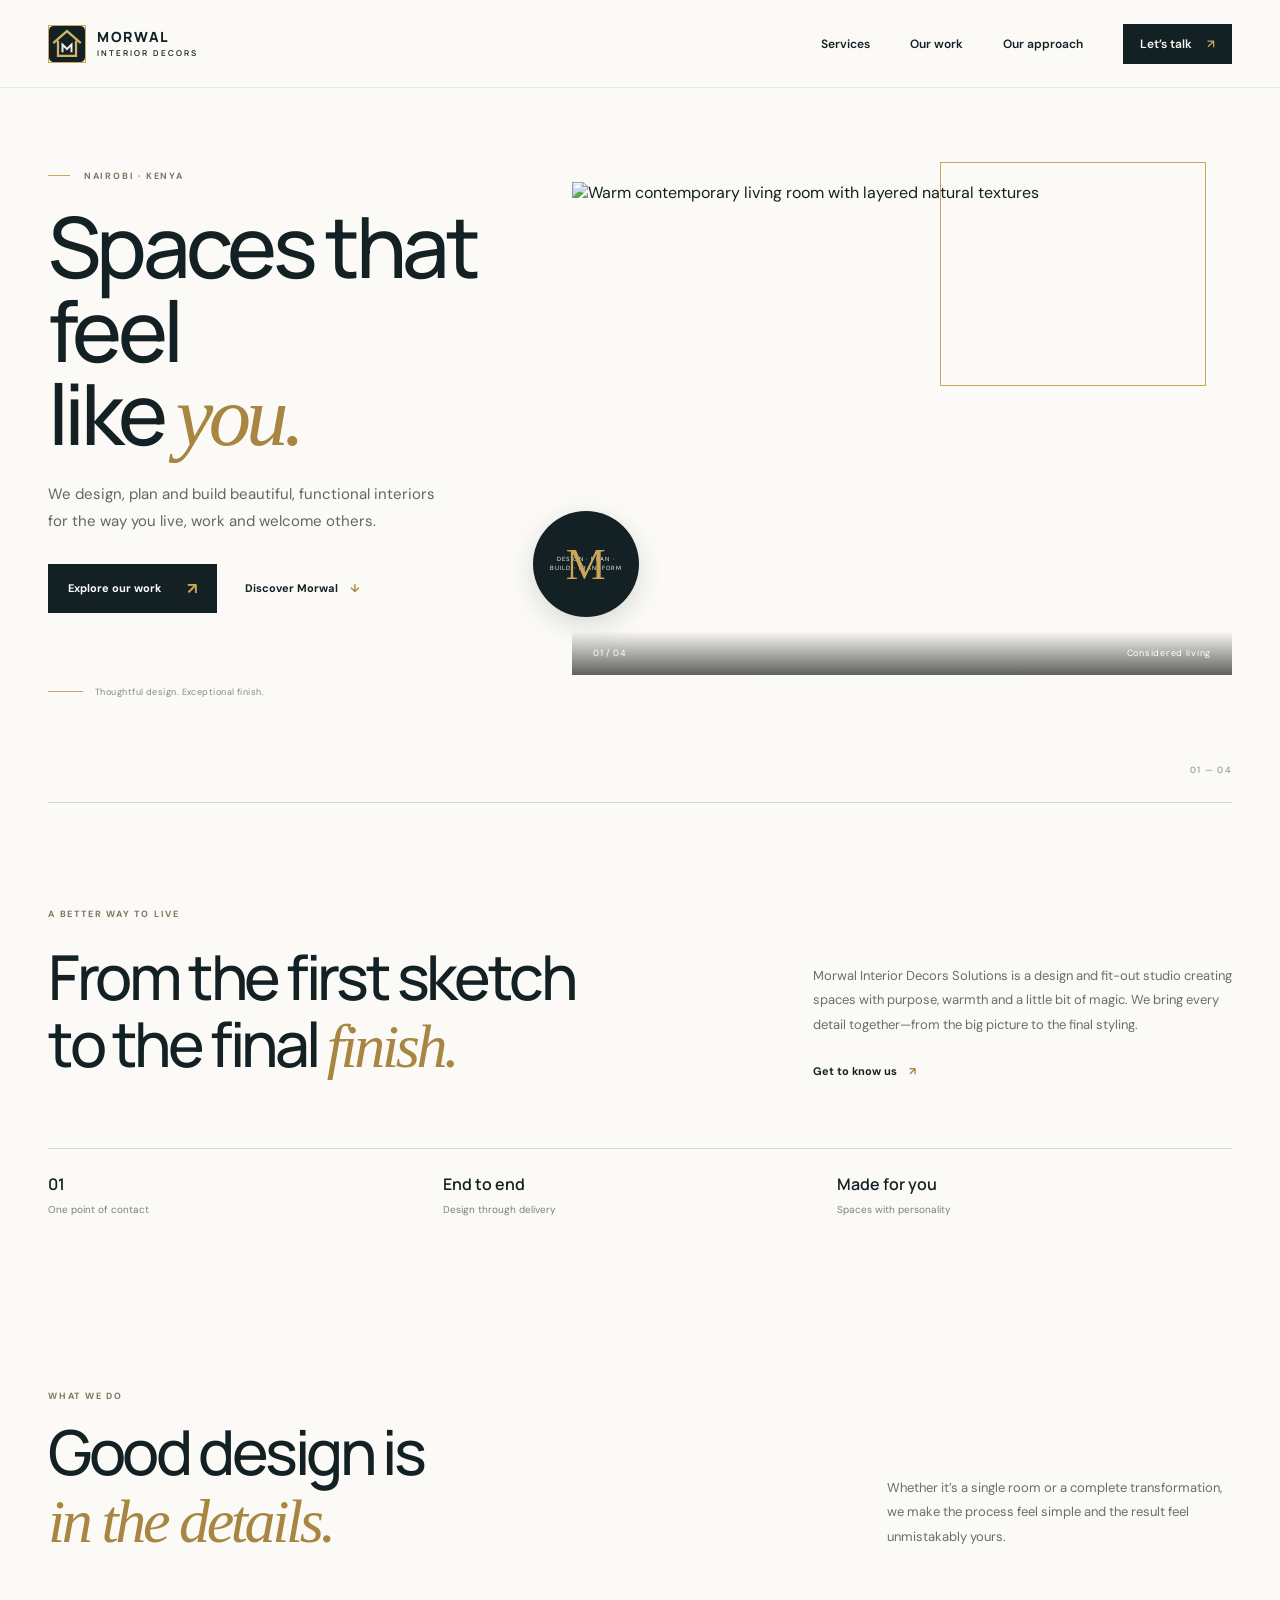
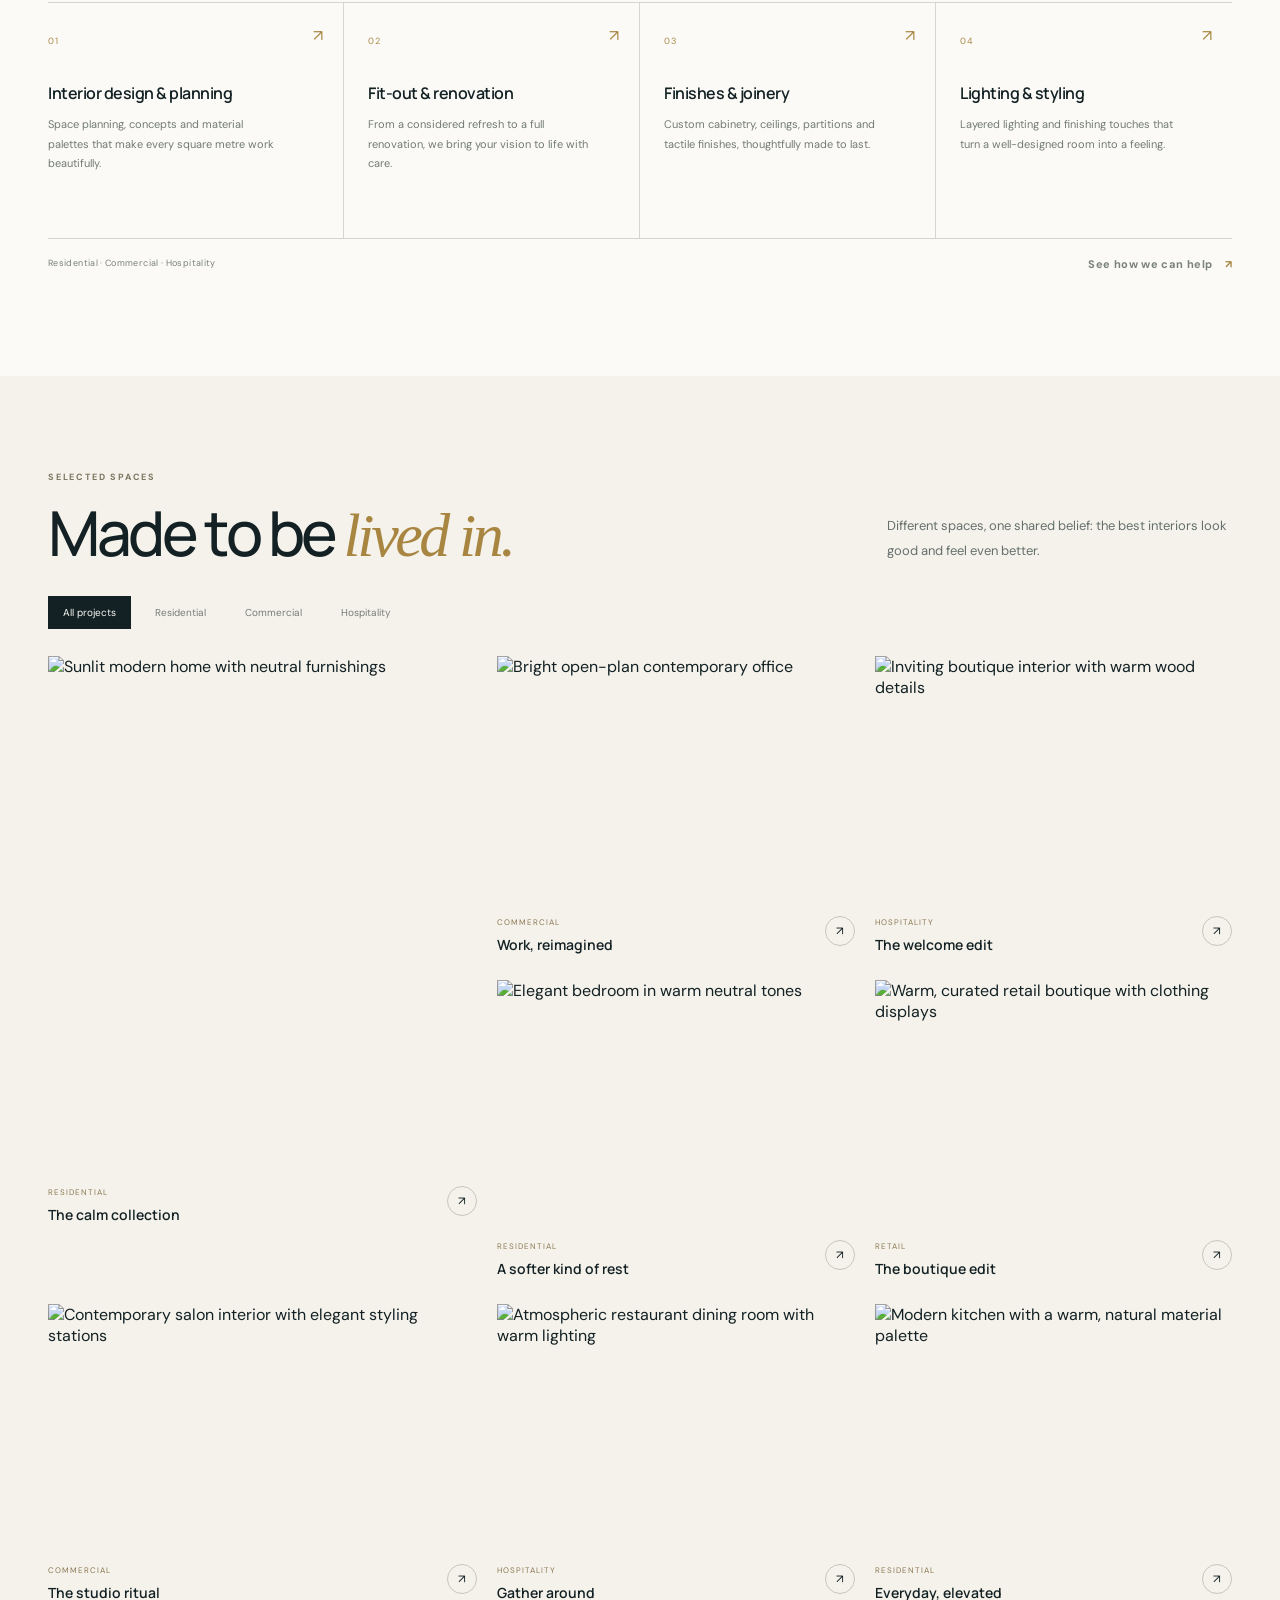
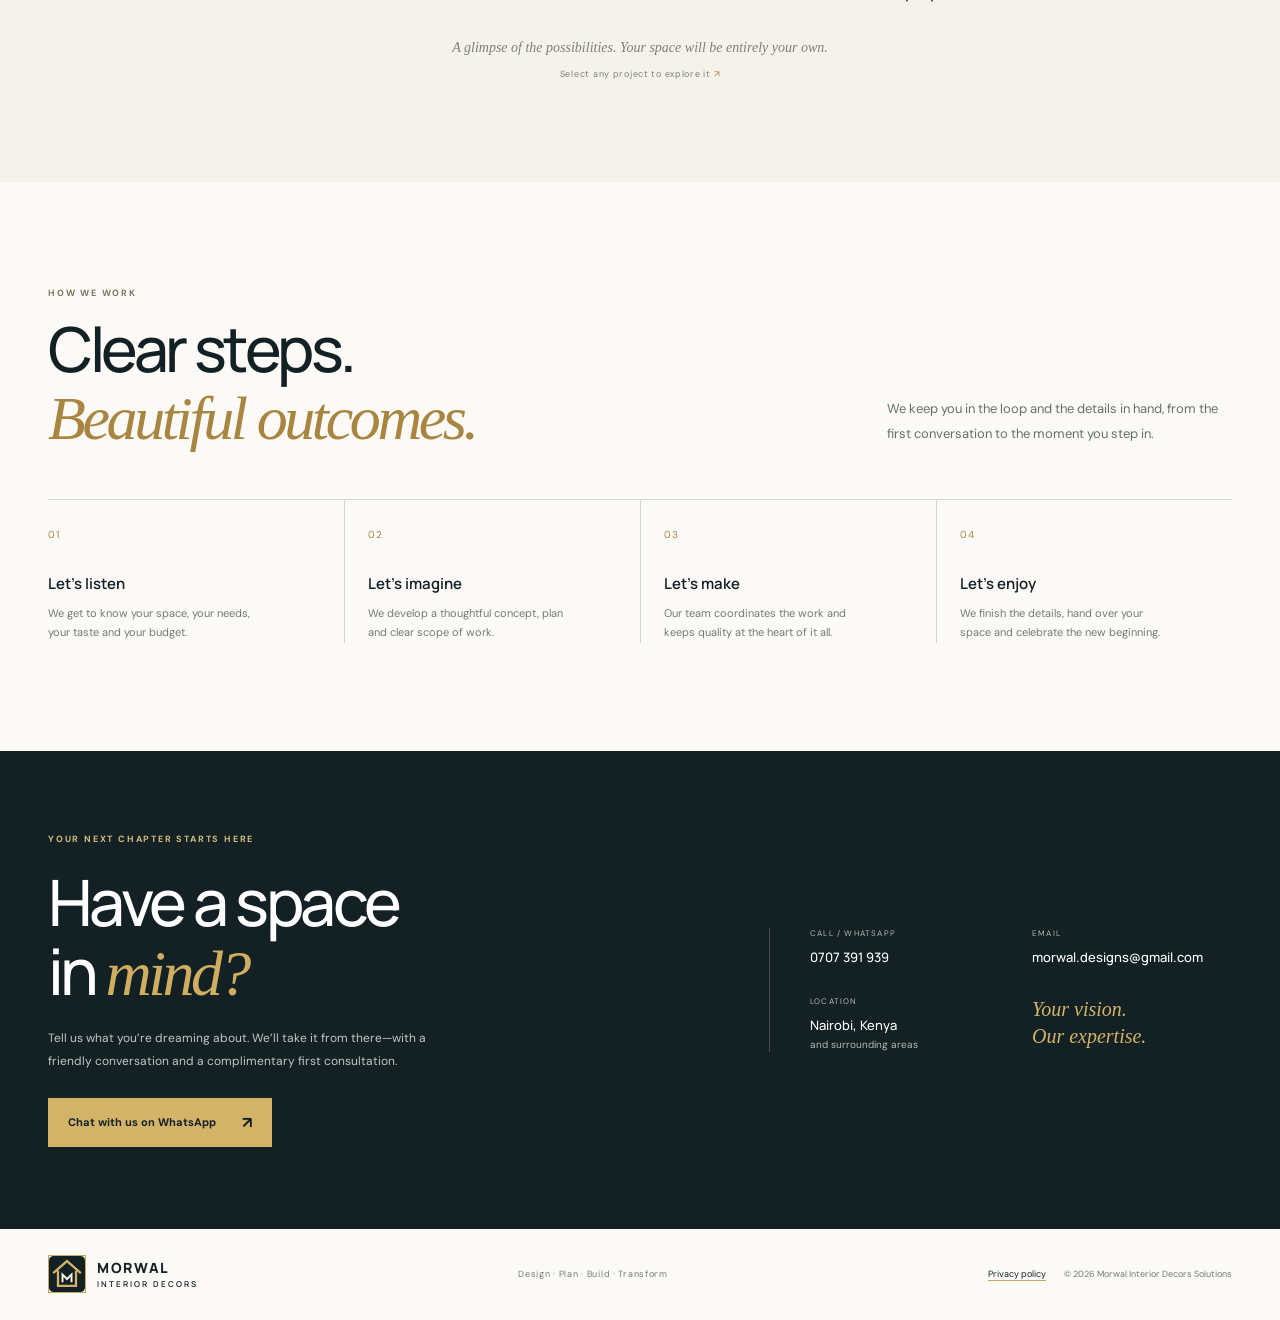
==== index.html @ 788d75ed "Add files via upload" ====
<!doctype html>
<html lang="en">
<head>
	<meta charset="utf-8">
	<meta name="viewport" content="width=device-width, initial-scale=1">
	<meta name="theme-color" content="#101d20">
	<meta name="description" content="Morwal Interior Decors Solutions.">
	<title>Morwal Interiors | Spaces that feel like you</title>
	<link rel="icon" href="favicon.svg" type="image/svg+xml">
	<link rel="preconnect" href="https://fonts.googleapis.com">
	<link rel="preconnect" href="https://fonts.gstatic.com" crossorigin>
	<link href="https://fonts.googleapis.com/css2?family=DM+Sans:wght@400;500;600;700&family=Manrope:wght@400;500;600;700;800&display=swap" rel="stylesheet">
	<link rel="stylesheet" href="style.css">
	<script src="script.js" defer></script>
</head>
<body>
	<header class="site-header" id="top">
		<a class="brand" href="#top" aria-label="Morwal Interiors home">
			<span class="brand-mark" aria-hidden="true"><img src="favicon.svg" alt=""></span>
			<span class="brand-name">MORWAL <small>INTERIOR DECORS</small></span>
		</a>
		<button class="menu-toggle" aria-label="Open navigation" aria-expanded="false" aria-controls="main-nav">
			<span></span><span></span>
		</button>
		<nav class="main-nav" id="main-nav" aria-label="Main navigation">
			<a href="#services">Services</a>
			<a href="#work">Our work</a>
			<a href="#about">Our approach</a>
			<a class="nav-cta" href="#contact">Let’s talk <span aria-hidden="true">↗</span></a>
		</nav>
	</header>

	<main>
		<section class="hero section-wrap">
			<div class="hero-copy reveal">
				<p class="eyebrow"><span></span> NAIROBI · KENYA</p>
				<h1>Spaces that feel<br>like <em>you.</em></h1>
				<p class="hero-intro">We design, plan and build beautiful, functional interiors for the way you live, work and welcome others.</p>
				<div class="hero-actions">
					<a class="button button-dark" href="#work">Explore our work <span aria-hidden="true">↗</span></a>
					<a class="text-link" href="#about">Discover Morwal <span aria-hidden="true">↓</span></a>
				</div>
				<div class="hero-note"><span class="note-line"></span><span>Thoughtful design. Exceptional finish.</span></div>
			</div>
			<div class="hero-visual reveal">
				<img src="https://images.unsplash.com/photo-1600210492486-724fe5c67fb0?auto=format&fit=crop&w=1500&q=85" alt="Warm contemporary living room with layered natural textures" fetchpriority="high">
				<div class="image-caption"><span>01 / 04</span><span>Considered living</span></div>
				<div class="hero-stamp" role="img" aria-label="Design, plan, build, transform"><span>DESIGN · PLAN · BUILD · TRANSFORM</span><b>M</b></div>
			</div>
			<div class="hero-index" aria-hidden="true">01 — 04</div>
		</section>

		<section class="intro-band section-wrap reveal" id="about">
			<p class="eyebrow">A BETTER WAY TO LIVE</p>
			<div class="intro-content">
				<h2>From the first sketch<br>to the final <em>finish.</em></h2>
				<div>
					<p>Morwal Interior Decors Solutions is a design and fit-out studio creating spaces with purpose, warmth and a little bit of magic. We bring every detail together—from the big picture to the final styling.</p>
					<a class="text-link" href="#contact">Get to know us <span aria-hidden="true">↗</span></a>
				</div>
			</div>
			<div class="stats-row">
				<div><strong>01</strong><span>One point of contact</span></div>
				<div><strong>End to end</strong><span>Design through delivery</span></div>
				<div><strong>Made for you</strong><span>Spaces with personality</span></div>
			</div>
		</section>

		<section class="services section-wrap" id="services">
			<div class="section-heading reveal">
				<div><p class="eyebrow">WHAT WE DO</p><h2>Good design is<br><em>in the details.</em></h2></div>
				<p>Whether it’s a single room or a complete transformation, we make the process feel simple and the result feel unmistakably yours.</p>
			</div>
			<div class="service-grid">
				<article class="service-card reveal"><span class="service-number">01</span><h3>Interior design & planning</h3><p>Space planning, concepts and material palettes that make every square metre work beautifully.</p><span class="service-arrow" aria-hidden="true">↗</span></article>
				<article class="service-card reveal"><span class="service-number">02</span><h3>Fit-out & renovation</h3><p>From a considered refresh to a full renovation, we bring your vision to life with care.</p><span class="service-arrow" aria-hidden="true">↗</span></article>
				<article class="service-card reveal"><span class="service-number">03</span><h3>Finishes & joinery</h3><p>Custom cabinetry, ceilings, partitions and tactile finishes, thoughtfully made to last.</p><span class="service-arrow" aria-hidden="true">↗</span></article>
				<article class="service-card reveal"><span class="service-number">04</span><h3>Lighting & styling</h3><p>Layered lighting and finishing touches that turn a well-designed room into a feeling.</p><span class="service-arrow" aria-hidden="true">↗</span></article>
			</div>
			<div class="service-foot"><span>Residential · Commercial · Hospitality</span><a class="text-link" href="#contact">See how we can help <span aria-hidden="true">↗</span></a></div>
		</section>

		<section class="work-section" id="work">
			<div class="section-wrap work-inner">
				<div class="section-heading reveal">
					<div><p class="eyebrow">SELECTED SPACES</p><h2>Made to be <em>lived in.</em></h2></div>
					<p>Different spaces, one shared belief: the best interiors look good and feel even better.</p>
				</div>
				<div class="filters reveal" role="group" aria-label="Filter projects">
					<button class="filter-button is-active" data-filter="all" aria-pressed="true">All projects</button>
					<button class="filter-button" data-filter="residential" aria-pressed="false">Residential</button>
					<button class="filter-button" data-filter="commercial" aria-pressed="false">Commercial</button>
					<button class="filter-button" data-filter="hospitality" aria-pressed="false">Hospitality</button>
				</div>
				<div class="project-grid">
					<a class="project-card project-large reveal" href="#work" data-category="residential" aria-label="View The calm collection project"><img src="https://images.unsplash.com/photo-1600210492486-724fe5c67fb0?auto=format&fit=crop&w=1200&q=85" alt="Sunlit modern home with neutral furnishings" loading="lazy"><div class="project-meta"><div><span>RESIDENTIAL</span><h3>The calm collection</h3></div><span class="round-arrow" aria-hidden="true">↗</span></div></a>
					<a class="project-card reveal" href="#work" data-category="commercial" aria-label="View Work, reimagined project"><img src="https://images.unsplash.com/photo-1497366754035-f200968a6e72?auto=format&fit=crop&w=1000&q=85" alt="Bright open-plan contemporary office" loading="lazy"><div class="project-meta"><div><span>COMMERCIAL</span><h3>Work, reimagined</h3></div><span class="round-arrow" aria-hidden="true">↗</span></div></a>
					<a class="project-card reveal" href="#work" data-category="hospitality" aria-label="View The welcome edit project"><img src="https://images.unsplash.com/photo-1600607687939-ce8a6c25118c?auto=format&fit=crop&w=1000&q=85" alt="Inviting boutique interior with warm wood details" loading="lazy"><div class="project-meta"><div><span>HOSPITALITY</span><h3>The welcome edit</h3></div><span class="round-arrow" aria-hidden="true">↗</span></div></a>
					<a class="project-card reveal" href="#work" data-category="residential" aria-label="View A softer kind of rest project"><img src="https://images.unsplash.com/photo-1600607687920-4e2a09cf159d?auto=format&fit=crop&w=1000&q=85" alt="Elegant bedroom in warm neutral tones" loading="lazy"><div class="project-meta"><div><span>RESIDENTIAL</span><h3>A softer kind of rest</h3></div><span class="round-arrow" aria-hidden="true">↗</span></div></a>
					<a class="project-card reveal" href="#work" data-category="commercial" aria-label="View The boutique edit project"><img src="https://images.unsplash.com/photo-1441986300917-64674bd600d8?auto=format&fit=crop&w=1000&q=85" alt="Warm, curated retail boutique with clothing displays" loading="lazy"><div class="project-meta"><div><span>RETAIL</span><h3>The boutique edit</h3></div><span class="round-arrow" aria-hidden="true">↗</span></div></a>
					<a class="project-card reveal" href="#work" data-category="commercial" aria-label="View The studio ritual project"><img src="https://images.unsplash.com/photo-1600948836101-f9ffda59d250?auto=format&fit=crop&w=1000&q=85" alt="Contemporary salon interior with elegant styling stations" loading="lazy"><div class="project-meta"><div><span>COMMERCIAL</span><h3>The studio ritual</h3></div><span class="round-arrow" aria-hidden="true">↗</span></div></a>
					<a class="project-card reveal" href="#work" data-category="hospitality" aria-label="View Gather around project"><img src="https://images.unsplash.com/photo-1414235077428-338989a2e8c0?auto=format&fit=crop&w=1000&q=85" alt="Atmospheric restaurant dining room with warm lighting" loading="lazy"><div class="project-meta"><div><span>HOSPITALITY</span><h3>Gather around</h3></div><span class="round-arrow" aria-hidden="true">↗</span></div></a>
					<a class="project-card reveal" href="#work" data-category="residential" aria-label="View Everyday, elevated project"><img src="https://images.unsplash.com/photo-1600566753086-00f18fb6b3ea?auto=format&fit=crop&w=1000&q=85" alt="Modern kitchen with a warm, natural material palette" loading="lazy"><div class="project-meta"><div><span>RESIDENTIAL</span><h3>Everyday, elevated</h3></div><span class="round-arrow" aria-hidden="true">↗</span></div></a>
				</div>
				<p class="portfolio-note">A glimpse of the possibilities. Your space will be entirely your own.</p>
				<p class="gallery-hint">Select any project to explore it <span aria-hidden="true">↗</span></p>
			</div>
		</section>

		<section class="process section-wrap">
			<div class="section-heading reveal"><div><p class="eyebrow">HOW WE WORK</p><h2>Clear steps.<br><em>Beautiful outcomes.</em></h2></div><p>We keep you in the loop and the details in hand, from the first conversation to the moment you step in.</p></div>
			<div class="process-grid">
				<article class="process-step reveal"><span>01</span><h3>Let’s listen</h3><p>We get to know your space, your needs, your taste and your budget.</p></article>
				<article class="process-step reveal"><span>02</span><h3>Let’s imagine</h3><p>We develop a thoughtful concept, plan and clear scope of work.</p></article>
				<article class="process-step reveal"><span>03</span><h3>Let’s make</h3><p>Our team coordinates the work and keeps quality at the heart of it all.</p></article>
				<article class="process-step reveal"><span>04</span><h3>Let’s enjoy</h3><p>We finish the details, hand over your space and celebrate the new beginning.</p></article>
			</div>
		</section>

		<section class="contact-section" id="contact">
			<div class="contact-inner section-wrap reveal">
				<div class="contact-copy"><p class="eyebrow">YOUR NEXT CHAPTER STARTS HERE</p><h2>Have a space<br>in <em>mind?</em></h2><p>Tell us what you’re dreaming about. We’ll take it from there—with a friendly conversation and a complimentary first consultation.</p><a class="button button-gold" href="https://wa.me/254707391939" target="_blank" rel="noopener">Chat with us on WhatsApp <span aria-hidden="true">↗</span></a></div>
				<div class="contact-details">
					<div><span>CALL / WHATSAPP</span><a href="tel:+254707391939">0707 391 939</a></div>
					<div><span>EMAIL</span><a href="mailto:morwal.designs@gmail.com">morwal.designs@gmail.com</a></div>
					<div><span>LOCATION</span><p>Nairobi, Kenya<br><small>and surrounding areas</small></p></div>
					<p class="contact-signoff">Your vision.<br><em>Our expertise.</em></p>
				</div>
			</div>
		</section>
	</main>

	<dialog class="project-dialog" aria-label="Project image viewer">
		<button class="dialog-close" type="button" aria-label="Close project viewer">×</button>
		<button class="dialog-arrow dialog-prev" type="button" aria-label="Previous project">←</button>
		<figure><img class="dialog-image" src="favicon.svg" alt=""><figcaption><span class="dialog-category"></span><h2 class="dialog-title">Project preview</h2><span class="dialog-count"></span></figcaption></figure>
		<button class="dialog-arrow dialog-next" type="button" aria-label="Next project">→</button>
	</dialog>

	<footer class="site-footer section-wrap"><a class="brand" href="#top" aria-label="Morwal Interiors home"><span class="brand-mark" aria-hidden="true"><img src="favicon.svg" alt=""></span><span class="brand-name">MORWAL <small>INTERIOR DECORS</small></span></a><p>Design · Plan · Build · Transform</p><div class="footer-legal"><a href="privacy.html">Privacy policy</a><span>© <span id="year"></span> Morwal Interior Decors Solutions</span></div></footer>
</body>
</html>
---- style.css ----
:root {
	--ink: #132124;
	--ink-soft: #263638;
	--cream: #f5f2eb;
	--paper: #fbfaf6;
	--gold: #c9a65a;
	--muted: #737b76;
	--line: rgba(19, 33, 36, .17);
	--serif: Georgia, 'Times New Roman', serif;
	--sans: 'DM Sans', sans-serif;
	--display: 'Manrope', sans-serif;
}

* { box-sizing: border-box; }
html { scroll-behavior: smooth; scroll-padding-top: 90px; }
body { margin: 0; color: var(--ink); background: var(--paper); font-family: var(--sans); -webkit-font-smoothing: antialiased; }
img { display: block; width: 100%; }
a { color: inherit; text-decoration: none; }
button { font: inherit; }
.section-wrap { width: min(1240px, calc(100% - 96px)); margin-inline: auto; }

.site-header { height: 88px; padding: 0 max(48px, calc((100vw - 1240px) / 2)); display: flex; align-items: center; justify-content: space-between; background: var(--paper); position: sticky; inset: 0 0 auto; z-index: 20; border-bottom: 1px solid rgba(19,33,36,.08); }
.brand { display: inline-flex; align-items: center; gap: 11px; }
.brand-mark { width: 38px; height: 38px; border: 1px solid var(--gold); display: grid; place-items: center; font: 800 24px/1 var(--display); letter-spacing: -3px; }
.brand-mark img { width: 100%; height: 100%; object-fit: cover; }
.brand-mark span { color: var(--gold); }
.brand-name { font: 800 14px/1.1 var(--display); letter-spacing: .12em; }
.brand-name small { display: block; margin-top: 5px; font-size: 8px; letter-spacing: .25em; font-weight: 600; }
.main-nav { display: flex; align-items: center; gap: 40px; font-size: 12px; font-weight: 600; }
.main-nav a:not(.nav-cta) { transition: color .2s ease; }
.main-nav a:not(.nav-cta):hover, .text-link:hover { color: #987638; }
.nav-cta { padding: 12px 17px; color: var(--paper); background: var(--ink); }
.nav-cta span { padding-left: 12px; color: var(--gold); }
.menu-toggle { display: none; }

.hero { position: relative; min-height: 610px; display: grid; grid-template-columns: .82fr 1.18fr; align-items: center; gap: 5.5%; padding-block: 36px 68px; }
.hero-copy { padding: 46px 0 36px; }
.eyebrow { margin: 0 0 22px; color: #7b765f; font-size: 9px; font-weight: 700; letter-spacing: .2em; }
.eyebrow span { display: inline-block; width: 22px; height: 1px; margin: 0 10px 3px 0; background: var(--gold); }
h1, h2, h3, p { margin-top: 0; }
h1, h2 { font-family: var(--display); letter-spacing: -.055em; }
h1 { margin-bottom: 22px; font-size: clamp(56px, 6.6vw, 88px); line-height: .99; font-weight: 500; }
h1 em, h2 em { color: #a88642; font-family: var(--serif); font-weight: 400; }
.hero-intro { max-width: 390px; margin-bottom: 29px; color: #5e6865; font-size: 15px; line-height: 1.8; }
.hero-actions { display: flex; align-items: center; gap: 28px; }
.button { min-height: 49px; display: inline-flex; align-items: center; justify-content: center; gap: 26px; padding: 0 20px; font-size: 11px; font-weight: 700; transition: transform .2s, background .2s; }
.button:hover { transform: translateY(-2px); }
.button-dark { color: white; background: var(--ink); }
.button-dark span, .button-gold span { color: var(--gold); font-size: 16px; }
.text-link { font-size: 11px; font-weight: 700; transition: color .2s; }
.text-link span { padding-left: 9px; color: #a88642; }
.hero-note { display: flex; align-items: center; gap: 12px; margin-top: 73px; color: #858981; font-size: 9px; letter-spacing: .05em; }
.note-line { width: 35px; height: 1px; background: var(--gold); }
.hero-visual { position: relative; height: 493px; margin-right: 0; }
.hero-visual::before { content: ''; position: absolute; z-index: -1; top: -20px; right: 4%; width: 40%; height: 45%; border: 1px solid var(--gold); }
.hero-visual img { height: 100%; object-fit: cover; }
.image-caption { position: absolute; right: 0; bottom: 0; left: 0; padding: 16px 21px; display: flex; justify-content: space-between; color: white; background: linear-gradient(transparent, rgba(0,0,0,.62)); font-size: 9px; letter-spacing: .08em; }
.hero-stamp { position: absolute; left: -39px; bottom: 58px; width: 106px; height: 106px; display: grid; place-items: center; border-radius: 50%; color: var(--paper); background: var(--ink); box-shadow: 0 8px 26px #14212426; }
.hero-stamp b { position: absolute; font: 400 45px var(--serif); color: var(--gold); }
.hero-stamp span { max-width: 78px; text-align: center; font-size: 6px; letter-spacing: .15em; line-height: 1.6; }
.hero-index { position: absolute; right: 0; bottom: 26px; color: #858981; font-size: 9px; letter-spacing: .14em; }

.intro-band { padding-block: 105px 92px; border-top: 1px solid var(--line); }
.intro-band > .eyebrow { margin-bottom: 24px; }
.intro-content { display: grid; grid-template-columns: 1.1fr .7fr; gap: 9%; align-items: end; }
.intro-content > *, .section-heading > *, .contact-inner > *, .contact-details > * { min-width: 0; }
h2 { margin-bottom: 0; font-size: clamp(40px, 5vw, 62px); line-height: 1.08; font-weight: 500; }
.intro-content > div { max-width: 430px; }
.intro-content p, .section-heading > p { margin-bottom: 21px; color: #65706c; font-size: 13px; line-height: 1.9; }
.stats-row { display: grid; grid-template-columns: repeat(3, 1fr); margin-top: 68px; border-top: 1px solid var(--line); }
.stats-row > * { min-width: 0; }
.stats-row div { padding: 24px 12px 0 0; display: grid; gap: 8px; }
.stats-row strong { font: 600 16px var(--display); }
.stats-row span { color: #7a817d; font-size: 10px; }

.services { padding-block: 82px 105px; }
.section-heading { display: flex; align-items: end; justify-content: space-between; gap: 50px; margin-bottom: 47px; }
.section-heading .eyebrow { margin-bottom: 17px; }
.section-heading > p { max-width: 345px; margin-bottom: 5px; }
.service-grid { display: grid; grid-template-columns: repeat(4, 1fr); border-top: 1px solid var(--line); border-bottom: 1px solid var(--line); }
.service-card { min-width: 0; }
.service-card { position: relative; min-height: 235px; padding: 25px 24px 27px 0; border-right: 1px solid var(--line); }
.service-card + .service-card { padding-left: 24px; }
.service-card:last-child { border-right: 0; }
.service-number { color: #aa8849; font-size: 9px; letter-spacing: .1em; }
.service-card h3 { max-width: 190px; margin: 34px 0 11px; font: 600 16px/1.35 var(--display); letter-spacing: -.03em; }
.service-card p { max-width: 230px; margin: 0; color: #727a76; font-size: 11px; line-height: 1.75; }
.service-arrow { position: absolute; top: 22px; right: 20px; color: #a88642; font-size: 16px; }
.service-foot { display: flex; justify-content: space-between; padding-top: 18px; color: #7a817d; font-size: 9px; letter-spacing: .04em; }

.work-section { padding-block: 95px 102px; background: var(--cream); }
.work-inner .section-heading { margin-bottom: 27px; }
.filters { display: flex; gap: 9px; margin-bottom: 27px; }
.filter-button { padding: 9px 14px; border: 1px solid transparent; color: #777d78; background: transparent; cursor: pointer; font-size: 10px; transition: .2s; }
.filter-button:hover, .filter-button.is-active { border-color: var(--ink); color: var(--paper); background: var(--ink); }
.project-grid { display: grid; grid-template-columns: 1.2fr 1fr 1fr; gap: 26px 20px; align-items: start; }
.project-card { min-width: 0; }
.project-card img { height: 240px; object-fit: cover; transition: transform .6s cubic-bezier(.2,.7,.2,1); }
.project-card { overflow: hidden; }
.project-card { cursor: zoom-in; }
.project-card:focus-visible { outline: 2px solid var(--gold); outline-offset: 4px; }
.project-card:hover img { transform: scale(1.035); }
.project-large { grid-row: span 2; }
.project-large img { height: 510px; }
.project-meta { padding-top: 13px; display: flex; align-items: center; justify-content: space-between; }
.project-meta div > span { color: #8b7854; font-size: 8px; letter-spacing: .13em; }
.project-meta h3 { margin: 5px 0 0; font: 600 14px var(--display); }
.round-arrow { width: 30px; height: 30px; display: grid; place-items: center; border: 1px solid #c7c5bc; border-radius: 50%; font-size: 12px; }
.portfolio-note { margin: 38px 0 0; color: #7b817c; text-align: center; font: italic 14px var(--serif); }
.gallery-hint { margin: 12px 0 0; color: #7b817c; text-align: center; font-size: 9px; letter-spacing: .08em; }
.gallery-hint span { color: #a88642; }

.project-dialog { width: min(1000px, calc(100% - 32px)); max-width: none; max-height: min(90vh, 820px); padding: 18px; overflow: visible; border: 1px solid #ffffff26; color: white; background: var(--ink); box-shadow: 0 24px 90px #0008; }
.project-dialog::backdrop { background: #10191bd9; backdrop-filter: blur(5px); }
.project-dialog figure { margin: 0; }
.dialog-image { width: 100%; max-height: min(68vh, 660px); object-fit: contain; background: #0c1517; }
.project-dialog figcaption { display: grid; grid-template-columns: 1fr auto; align-items: center; gap: 5px 16px; padding: 17px 5px 2px; }
.dialog-category { color: #d2b368; font-size: 9px; letter-spacing: .16em; }
.dialog-title { grid-column: 1; margin: 0; font: 500 21px var(--display); }
.dialog-count { grid-column: 2; grid-row: 1 / span 2; color: #c1c7c2; font-size: 10px; }
.dialog-close, .dialog-arrow { position: absolute; z-index: 1; display: grid; place-items: center; border: 1px solid #ffffff50; border-radius: 50%; color: white; background: #132124d9; cursor: pointer; transition: background .2s, transform .2s; }
.dialog-close:hover, .dialog-arrow:hover { background: #a88642; transform: scale(1.06); }
.dialog-close { top: -15px; right: -15px; width: 38px; height: 38px; font-size: 24px; }
.dialog-arrow { top: 46%; width: 44px; height: 44px; font-size: 20px; }
.dialog-prev { left: -22px; }
.dialog-next { right: -22px; }
.dialog-close:focus-visible, .dialog-arrow:focus-visible { outline: 2px solid white; outline-offset: 3px; }

.process { padding-block: 105px 108px; }
.process-grid { display: grid; grid-template-columns: repeat(4,1fr); border-top: 1px solid var(--line); }
.process-step { min-width: 0; }
.process-step { padding: 22px 24px 0 0; }
.process-step + .process-step { padding-left: 23px; border-left: 1px solid var(--line); }
.process-step > span { color: #a88642; font-size: 10px; letter-spacing: .08em; }
.process-step h3 { margin: 30px 0 10px; font: 600 15px var(--display); }
.process-step p { max-width: 215px; margin: 0; color: #727a76; font-size: 11px; line-height: 1.8; }

.contact-section { padding-block: 82px; color: white; background: var(--ink); }
.contact-inner { display: grid; grid-template-columns: 1fr .8fr; gap: 12%; align-items: center; }
.contact-copy .eyebrow { color: #d3bb80; }
.contact-copy h2 { margin-bottom: 19px; font-size: clamp(46px, 5vw, 66px); }
.contact-copy h2 em { color: #d0ad60; }
.contact-copy > p:not(.eyebrow) { max-width: 400px; margin-bottom: 25px; color: #c1c7c2; font-size: 12px; line-height: 1.9; }
.button-gold { color: var(--ink); background: #d2b368; }
.button-gold span { color: var(--ink); }
.contact-details { display: grid; grid-template-columns: 1fr 1fr; gap: 30px 22px; padding-left: 40px; border-left: 1px solid #ffffff32; }
.contact-details > div { display: grid; gap: 10px; }
.contact-details > div > span { color: #b6b9b1; font-size: 8px; letter-spacing: .15em; }
.contact-details a, .contact-details p { margin: 0; font: 500 13px var(--display); }
.contact-details a { overflow-wrap: anywhere; }
.contact-details small { color: #b6b9b1; font: 400 10px var(--sans); }
.contact-signoff { grid-column: 2; color: #d2b368; font: italic 20px/1.35 var(--serif) !important; }
.site-footer { min-height: 91px; display: flex; align-items: center; justify-content: space-between; gap: 20px; color: #737b76; font-size: 9px; }
.site-footer .brand { color: var(--ink); }
.site-footer > p { margin: 0; letter-spacing: .08em; }
.footer-legal { display: flex; align-items: center; gap: 18px; }
.footer-legal a { color: var(--ink); text-decoration: underline; text-decoration-color: var(--gold); text-underline-offset: 3px; }
.footer-legal a:hover { color: #987638; }

.policy-main { max-width: 860px; padding-block: 86px 100px; }
.policy-main > h1 { margin-bottom: 12px; font-size: clamp(48px, 7vw, 78px); }
.policy-updated { margin-bottom: 32px; color: var(--muted); font-size: 11px; }
.policy-intro { max-width: 720px; margin-bottom: 52px; color: #53605c; font-size: 16px; line-height: 1.9; }
.policy-section { max-width: 720px; padding-block: 24px; border-top: 1px solid var(--line); }
.policy-section h2 { margin-bottom: 12px; font-size: 24px; letter-spacing: -.035em; }
.policy-section p, .policy-note { color: #626d68; font-size: 13px; line-height: 1.9; }
.policy-section p { margin-bottom: 0; }
.policy-section p + p { margin-top: 12px; }
.policy-section a { color: #80632c; text-decoration: underline; text-underline-offset: 3px; }
.policy-note { margin: 30px 0 0; padding: 18px 20px; border-left: 2px solid var(--gold); background: var(--cream); font-size: 11px; }
.policy-home-link { display: inline-flex; align-items: center; gap: 10px; white-space: nowrap; }
.policy-home-link span { color: var(--gold); }

.reveal { opacity: 0; transform: translateY(18px); transition: opacity .65s ease, transform .65s ease; }
.reveal.is-visible { opacity: 1; transform: translateY(0); }
.project-card[hidden] { display: none; }

@media (max-width: 900px) {
	.section-wrap { width: min(100% - 56px, 700px); }
	.site-header { height: 74px; padding-inline: 28px; }
	.main-nav { gap: 22px; }
	.hero { min-height: 520px; grid-template-columns: .9fr 1.1fr; gap: 4%; }
	.hero-visual { height: 410px; margin-right: 0; }
	.hero-note { margin-top: 48px; }
	.service-grid { grid-template-columns: repeat(2, 1fr); }
	.service-card { min-height: 205px; border-bottom: 1px solid var(--line); }
	.service-card:nth-child(2) { border-right: 0; }
	.service-card:nth-child(3) { padding-left: 0; border-bottom: 0; }
	.service-card:nth-child(4) { border-bottom: 0; }
	.project-grid { grid-template-columns: 1fr 1fr; }
	.project-large { grid-row: span 1; }
	.project-large img, .project-card img { height: 260px; }
	.contact-inner { gap: 8%; }
	.contact-details { padding-left: 25px; }
}

@media (max-width: 620px) {
	html { scroll-padding-top: 70px; }
	.section-wrap { width: calc(100% - 40px); }
	.site-header { height: 68px; padding-inline: 20px; }
	.brand-mark { width: 33px; height: 33px; font-size: 21px; }
	.brand-name { font-size: 12px; }
	.menu-toggle { width: 40px; height: 40px; display: grid; align-content: center; justify-items: center; gap: 6px; border: 0; background: transparent; cursor: pointer; }
	.menu-toggle span { width: 22px; height: 1px; background: var(--ink); transition: transform .2s; }
	.menu-toggle[aria-expanded="true"] span:first-child { transform: translateY(3.5px) rotate(45deg); }
	.menu-toggle[aria-expanded="true"] span:last-child { transform: translateY(-3.5px) rotate(-45deg); }
	.main-nav { position: absolute; top: 68px; right: 0; left: 0; display: none; align-items: stretch; gap: 0; padding: 10px 20px 20px; border-bottom: 1px solid var(--line); background: var(--paper); }
	.main-nav.is-open { display: flex; flex-direction: column; }
	.main-nav > a:not(.nav-cta) { padding: 14px 0; border-bottom: 1px solid var(--line); }
	.nav-cta { margin-top: 15px; text-align: center; }
	.hero { display: flex; flex-direction: column; align-items: stretch; gap: 28px; padding-block: 47px 55px; }
	.hero-copy { padding: 0; }
	.eyebrow { margin-bottom: 18px; font-size: 8px; }
	h1 { font-size: clamp(48px, 14vw, 72px); }
	.hero-intro { max-width: 340px; font-size: 13px; }
	.hero-note { margin-top: 37px; }
	.hero-visual { height: 330px; margin: 0 0 0 10px; }
	.hero-stamp { left: -19px; bottom: 38px; width: 78px; height: 78px; }
	.hero-stamp b { font-size: 35px; }
	.hero-stamp span { max-width: 57px; font-size: 5px; }
	.hero-index { bottom: 24px; }
	.intro-band { padding-block: 72px 64px; }
	.intro-content { grid-template-columns: 1fr; gap: 22px; }
	h2 { font-size: clamp(39px, 11vw, 55px); }
	.intro-content p { font-size: 12px; }
	.stats-row { margin-top: 38px; }
	.stats-row div { gap: 7px; }
	.stats-row strong { font-size: 13px; }
	.stats-row span { font-size: 8px; line-height: 1.5; }
	.services, .process { padding-block: 68px; }
	.section-heading { display: block; margin-bottom: 30px; }
	.section-heading > p { max-width: 360px; margin-top: 17px; font-size: 12px; }
	.service-grid { grid-template-columns: 1fr 1fr; }
	.service-card { min-height: 222px; padding: 19px 13px 20px 0; }
	.service-card + .service-card { padding-left: 14px; }
	.service-card:nth-child(3) { padding-left: 0; }
	.service-card:nth-child(2) { padding-right: 0; }
	.service-card h3 { margin-top: 29px; font-size: 14px; }
	.service-card p { font-size: 10px; }
	.service-arrow { right: 10px; }
	.service-foot { flex-direction: column; align-items: flex-start; gap: 12px; font-size: 8px; }
	.service-foot .text-link { text-align: left; white-space: normal; font-size: 10px; }
	.work-section { padding-block: 69px; }
	.filters { flex-wrap: wrap; gap: 5px; margin-bottom: 20px; }
	.filter-button { min-height: 40px; padding: 8px 10px; font-size: 9px; }
	.project-grid { grid-template-columns: 1fr; gap: 24px; }
	.project-large img, .project-card img { height: 260px; }
	.portfolio-note { font-size: 12px; }
	.project-dialog { padding: 10px; }
	.dialog-arrow { top: 42%; width: 36px; height: 36px; }
	.dialog-prev { left: 8px; }
	.dialog-next { right: 8px; }
	.dialog-close { top: 8px; right: 8px; width: 40px; height: 40px; }
	.project-dialog figcaption { padding-top: 12px; }
	.dialog-title { font-size: 17px; }
	.process-grid { grid-template-columns: 1fr 1fr; }
	.process-step { min-height: 175px; padding: 18px 13px 18px 0; }
	.process-step + .process-step { padding-left: 14px; }
	.process-step:nth-child(3) { padding-left: 0; border-left: 0; border-top: 1px solid var(--line); }
	.process-step:nth-child(4) { border-top: 1px solid var(--line); }
	.process-step h3 { margin-top: 23px; }
	.contact-section { padding-block: 65px; }
	.contact-inner { grid-template-columns: 1fr; gap: 42px; }
	.contact-copy h2 { font-size: 55px; }
	.contact-details { padding: 25px 0 0; border-top: 1px solid #ffffff32; border-left: 0; }
	.contact-signoff { font-size: 18px !important; }
	.site-footer { padding-block: 20px; min-height: 125px; flex-wrap: wrap; justify-content: space-between; }
	.site-footer > p { order: 3; width: 100%; }
	.site-footer > span { font-size: 8px; }
	.footer-legal { width: 100%; justify-content: space-between; gap: 12px; font-size: 8px; }
	.policy-main { padding-block: 62px 72px; }
	.policy-main > h1 { font-size: clamp(48px, 13vw, 64px); }
	.policy-intro { margin-bottom: 34px; font-size: 14px; }
	.policy-section h2 { font-size: 21px; }
	.policy-section p { font-size: 12px; }
	.policy-note { padding: 14px; }
	.policy-home-link { padding: 10px 12px; font-size: 10px; }
}

@media (max-width: 380px) {
	.section-wrap { width: calc(100% - 32px); }
	.site-header { padding-inline: 16px; }
	.hero { padding-top: 38px; }
	.hero-actions { flex-wrap: wrap; gap: 14px 18px; }
	.hero-visual { height: 290px; }
	.stats-row { grid-template-columns: repeat(3, minmax(0, 1fr)); gap: 8px; }
	.stats-row strong { font-size: 12px; }
	.stats-row span { overflow-wrap: anywhere; }
	.service-card { padding-right: 9px; }
	.service-card + .service-card { padding-left: 10px; }
	.service-card:nth-child(3) { padding-left: 0; }
	.service-card h3 { font-size: 13px; }
	.contact-details { grid-template-columns: minmax(0, 1fr) minmax(0, 1fr); gap: 24px 12px; }
	.contact-details a { font-size: 12px; }
	.site-footer { column-gap: 12px; }
	.footer-legal { align-items: flex-start; flex-direction: column; }
}

@media (prefers-reduced-motion: reduce) {
	*, *::before, *::after { scroll-behavior: auto !important; transition-duration: .01ms !important; animation-duration: .01ms !important; }
	.reveal { opacity: 1; transform: none; }
}
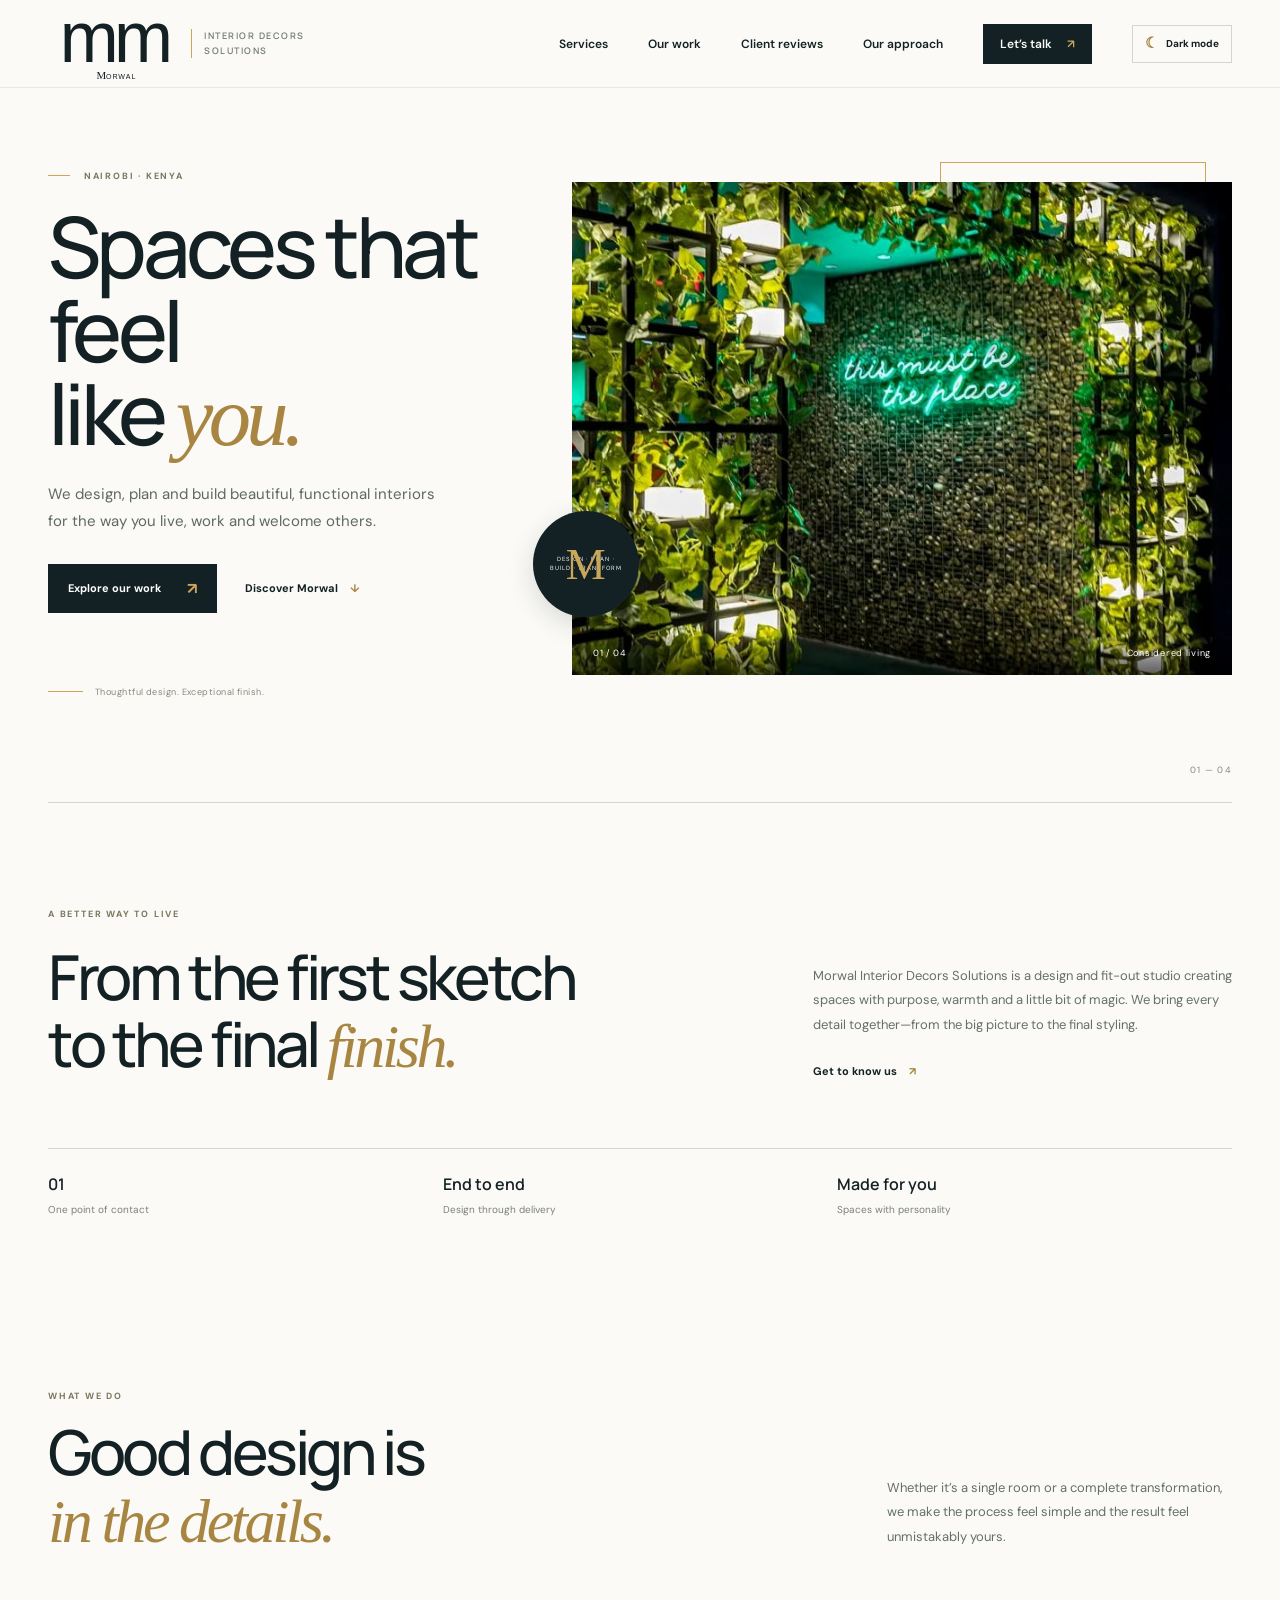
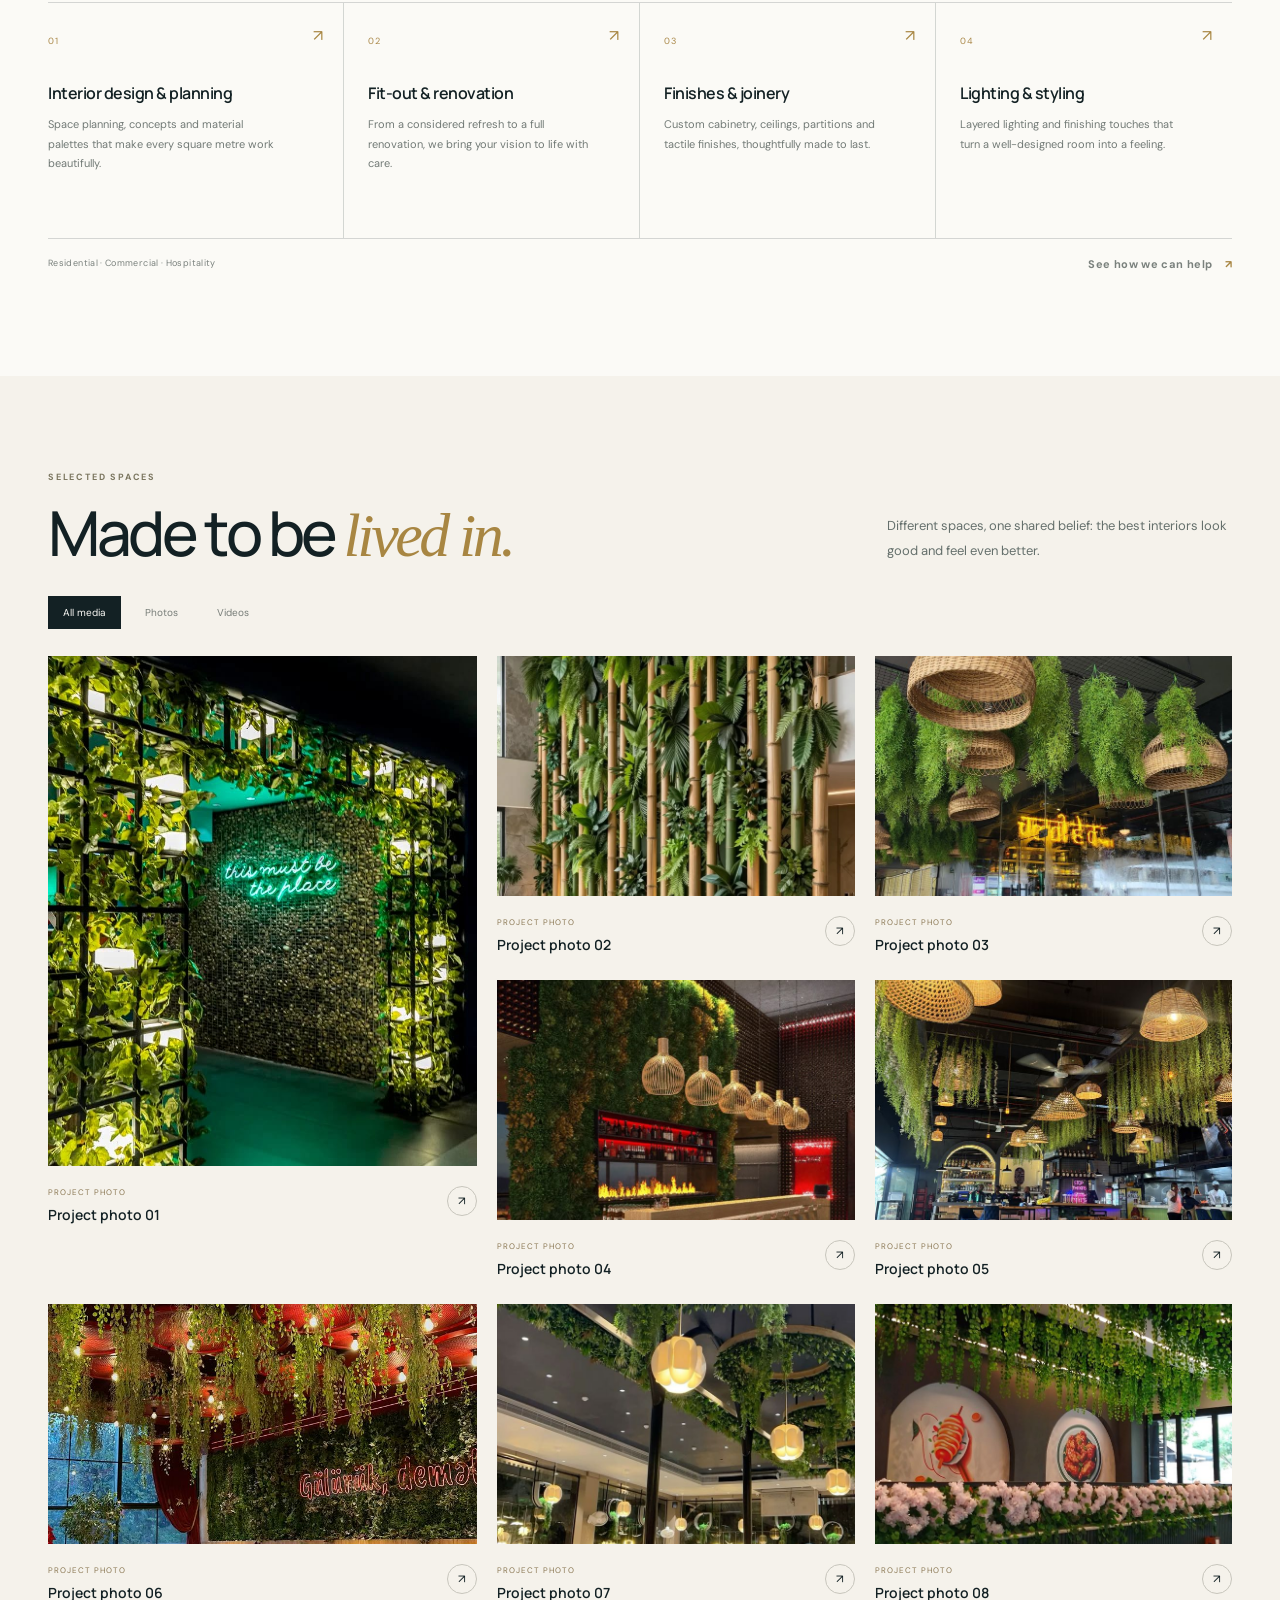
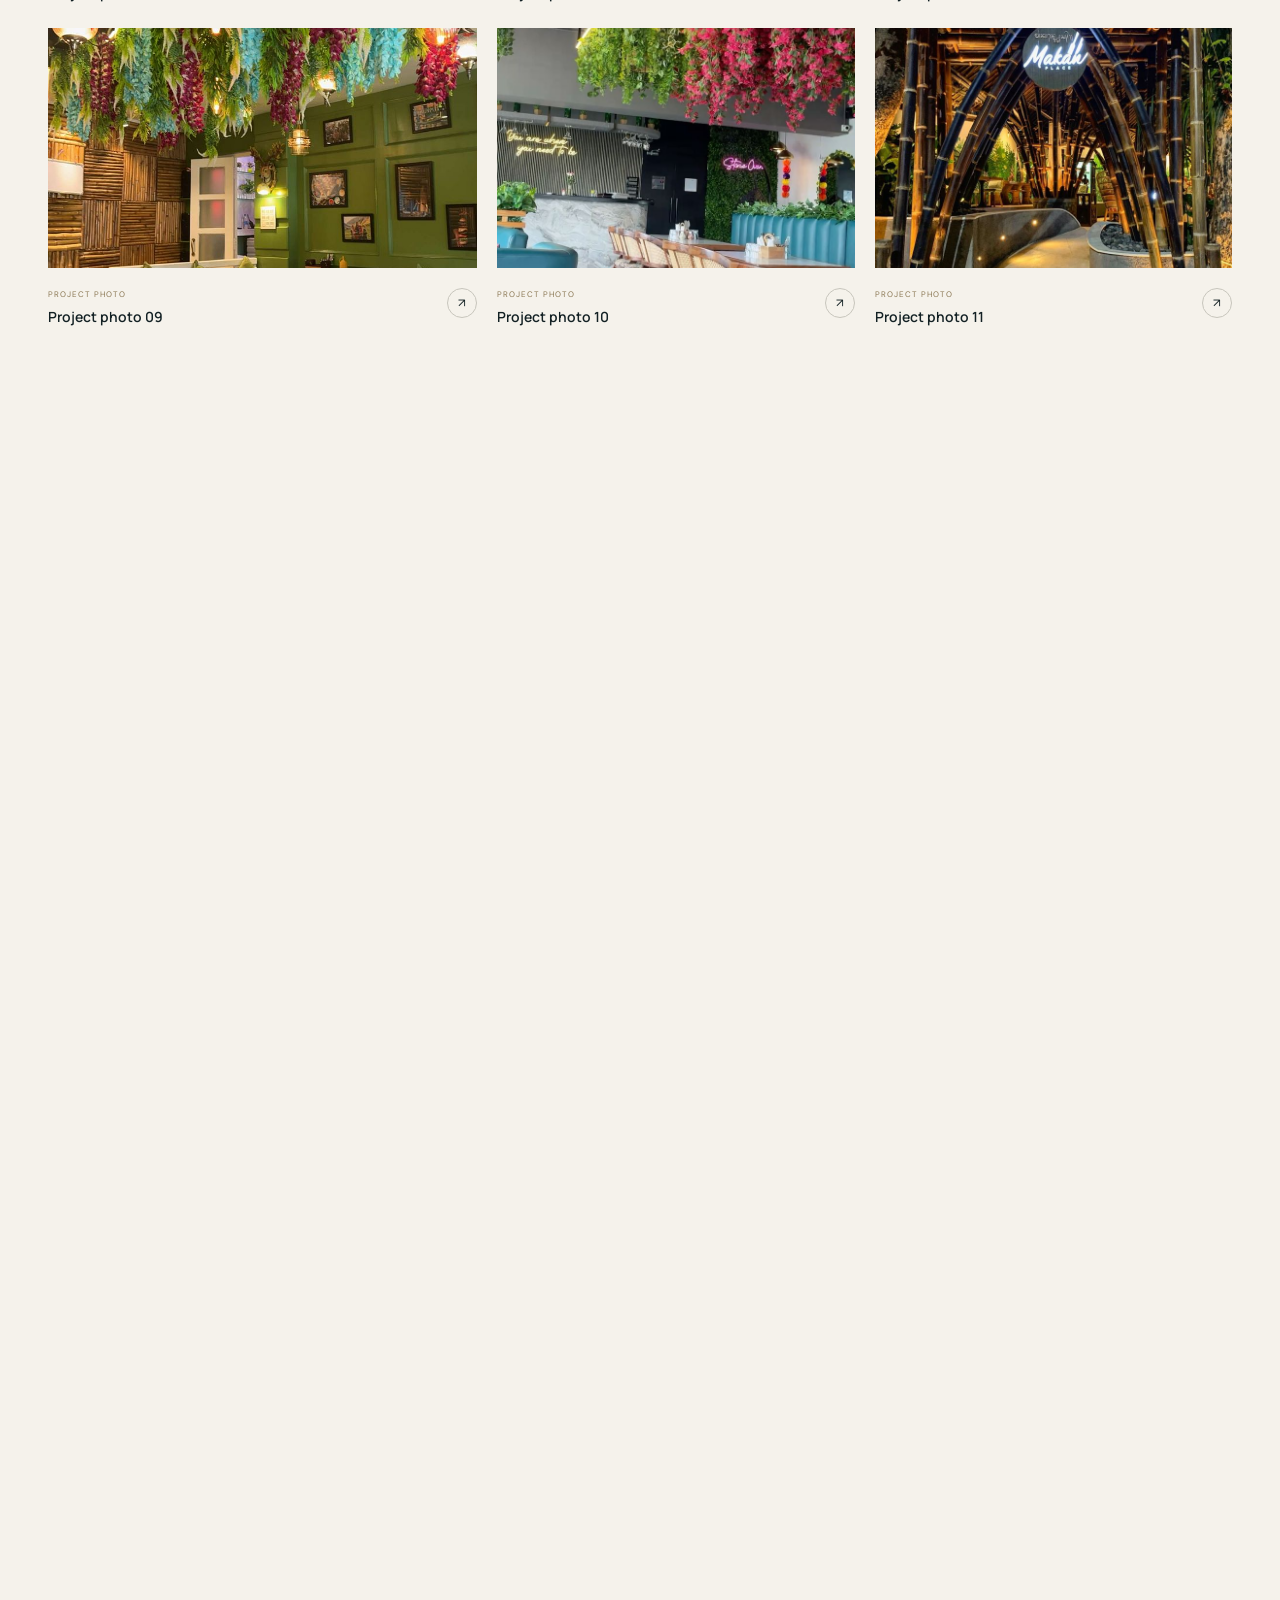
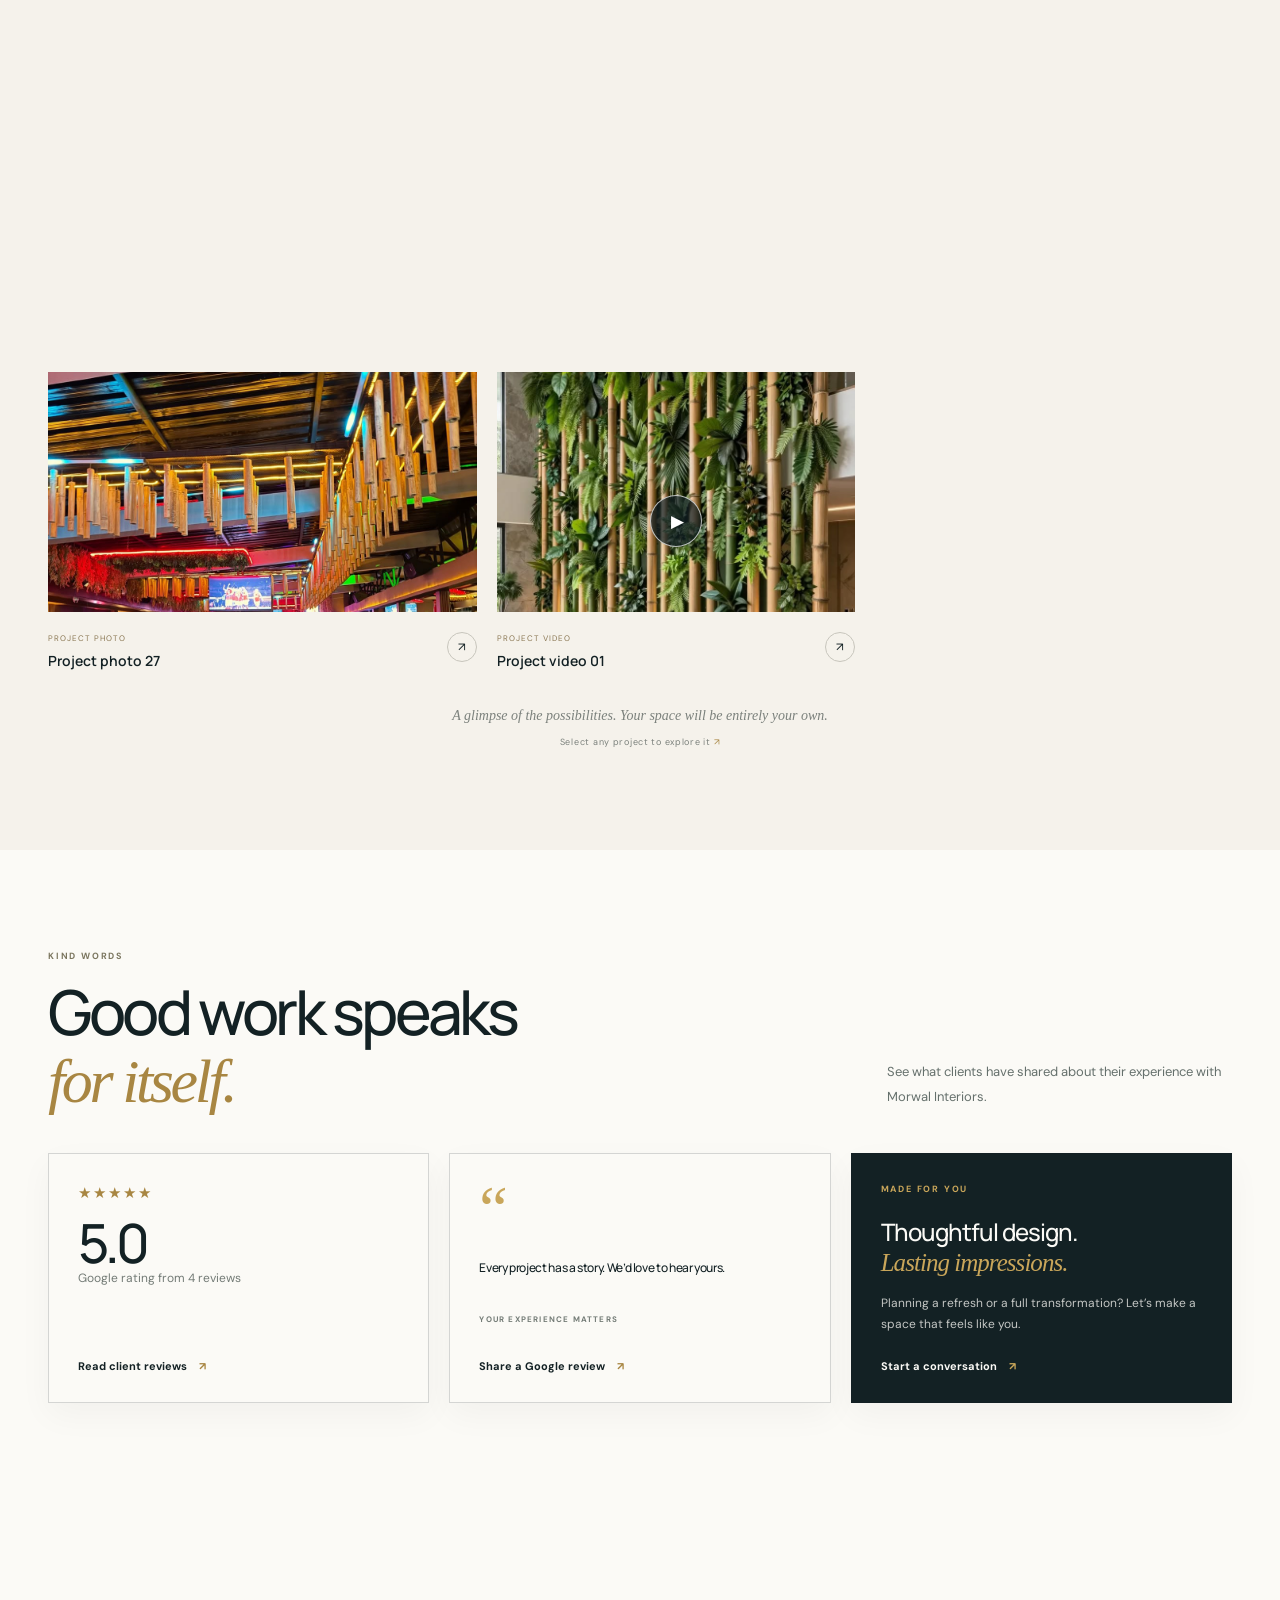
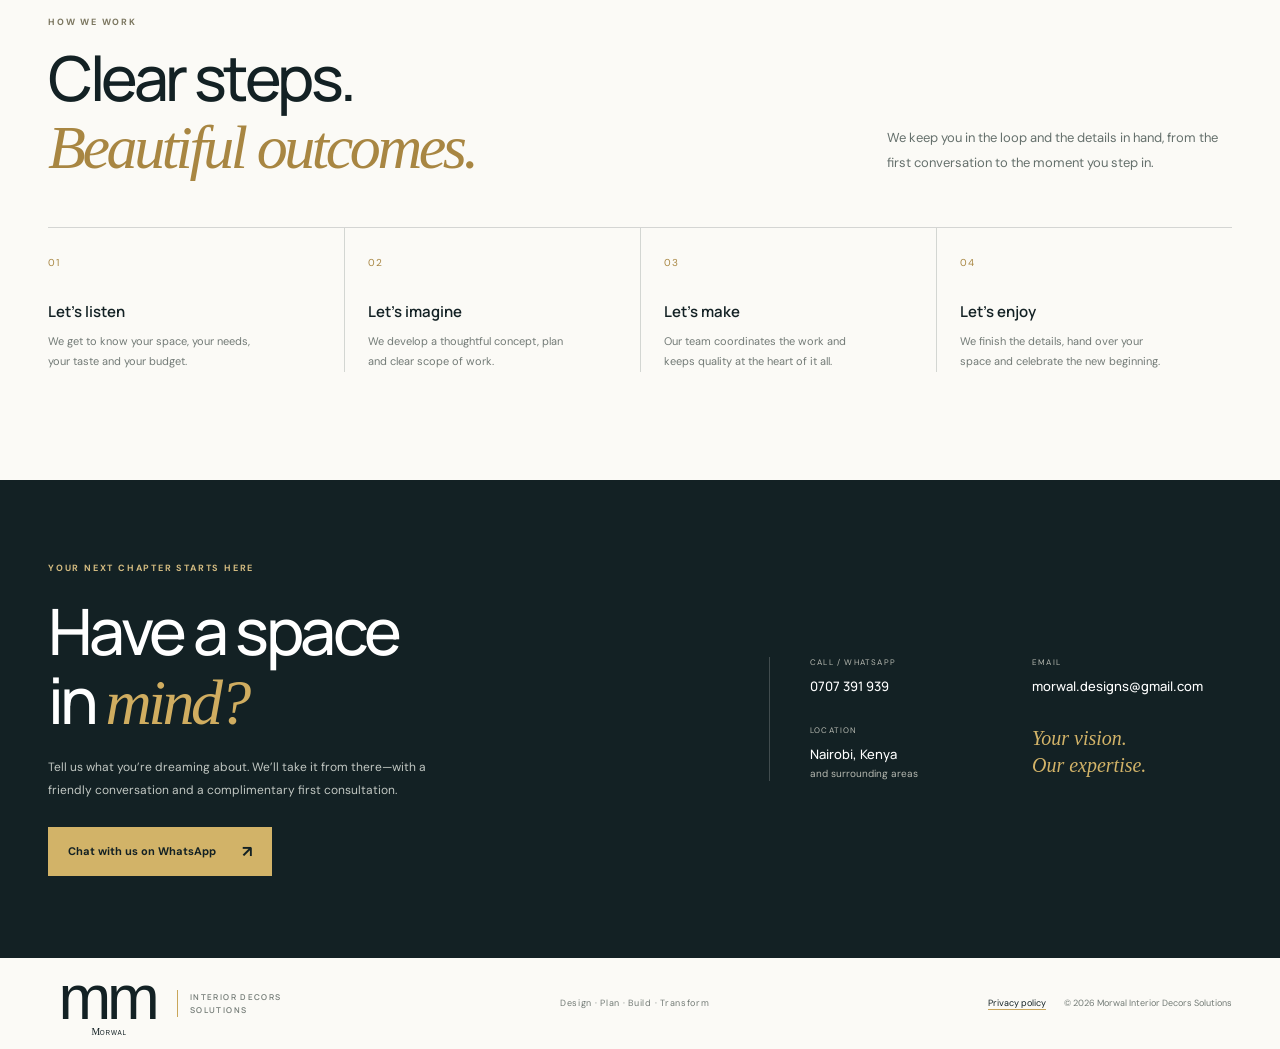
==== commit 4fe3687d: "Update Morwal website" ====
--- a/index.html
+++ b/index.html
@@ -16,8 +16,8 @@
 <body>
 	<header class="site-header" id="top">
 		<a class="brand" href="#top" aria-label="Morwal Interiors home">
-			<span class="brand-mark" aria-hidden="true"><img src="favicon.svg" alt=""></span>
-			<span class="brand-name">MORWAL <small>INTERIOR DECORS</small></span>
+			<img class="brand-logo" src="logo.svg" alt="Morwal">
+			<span class="brand-descriptor">INTERIOR DECORS<br>SOLUTIONS</span>
 		</a>
 		<button class="menu-toggle" aria-label="Open navigation" aria-expanded="false" aria-controls="main-nav">
 			<span></span><span></span>
@@ -25,8 +25,10 @@
 		<nav class="main-nav" id="main-nav" aria-label="Main navigation">
 			<a href="#services">Services</a>
 			<a href="#work">Our work</a>
+			<a href="#testimonials">Client reviews</a>
 			<a href="#about">Our approach</a>
 			<a class="nav-cta" href="#contact">Let’s talk <span aria-hidden="true">↗</span></a>
+			<button class="theme-toggle" type="button" aria-label="Switch to dark mode" aria-pressed="false"><span class="theme-icon" aria-hidden="true">☾</span><span class="theme-label">Dark mode</span></button>
 		</nav>
 	</header>
 
@@ -43,7 +45,7 @@
 				<div class="hero-note"><span class="note-line"></span><span>Thoughtful design. Exceptional finish.</span></div>
 			</div>
 			<div class="hero-visual reveal">
-				<img src="https://images.unsplash.com/photo-1600210492486-724fe5c67fb0?auto=format&fit=crop&w=1500&q=85" alt="Warm contemporary living room with layered natural textures" fetchpriority="high">
+				<img src="Photos/photo.jpeg" alt="Morwal interior design project" fetchpriority="high">
 				<div class="image-caption"><span>01 / 04</span><span>Considered living</span></div>
 				<div class="hero-stamp" role="img" aria-label="Design, plan, build, transform"><span>DESIGN · PLAN · BUILD · TRANSFORM</span><b>M</b></div>
 			</div>
@@ -87,23 +89,69 @@
 					<p>Different spaces, one shared belief: the best interiors look good and feel even better.</p>
 				</div>
 				<div class="filters reveal" role="group" aria-label="Filter projects">
-					<button class="filter-button is-active" data-filter="all" aria-pressed="true">All projects</button>
-					<button class="filter-button" data-filter="residential" aria-pressed="false">Residential</button>
-					<button class="filter-button" data-filter="commercial" aria-pressed="false">Commercial</button>
-					<button class="filter-button" data-filter="hospitality" aria-pressed="false">Hospitality</button>
+					<button class="filter-button is-active" data-filter="all" aria-pressed="true">All media</button>
+					<button class="filter-button" data-filter="photo" aria-pressed="false">Photos</button>
+					<button class="filter-button" data-filter="video" aria-pressed="false">Videos</button>
 				</div>
 				<div class="project-grid">
-					<a class="project-card project-large reveal" href="#work" data-category="residential" aria-label="View The calm collection project"><img src="https://images.unsplash.com/photo-1600210492486-724fe5c67fb0?auto=format&fit=crop&w=1200&q=85" alt="Sunlit modern home with neutral furnishings" loading="lazy"><div class="project-meta"><div><span>RESIDENTIAL</span><h3>The calm collection</h3></div><span class="round-arrow" aria-hidden="true">↗</span></div></a>
-					<a class="project-card reveal" href="#work" data-category="commercial" aria-label="View Work, reimagined project"><img src="https://images.unsplash.com/photo-1497366754035-f200968a6e72?auto=format&fit=crop&w=1000&q=85" alt="Bright open-plan contemporary office" loading="lazy"><div class="project-meta"><div><span>COMMERCIAL</span><h3>Work, reimagined</h3></div><span class="round-arrow" aria-hidden="true">↗</span></div></a>
-					<a class="project-card reveal" href="#work" data-category="hospitality" aria-label="View The welcome edit project"><img src="https://images.unsplash.com/photo-1600607687939-ce8a6c25118c?auto=format&fit=crop&w=1000&q=85" alt="Inviting boutique interior with warm wood details" loading="lazy"><div class="project-meta"><div><span>HOSPITALITY</span><h3>The welcome edit</h3></div><span class="round-arrow" aria-hidden="true">↗</span></div></a>
-					<a class="project-card reveal" href="#work" data-category="residential" aria-label="View A softer kind of rest project"><img src="https://images.unsplash.com/photo-1600607687920-4e2a09cf159d?auto=format&fit=crop&w=1000&q=85" alt="Elegant bedroom in warm neutral tones" loading="lazy"><div class="project-meta"><div><span>RESIDENTIAL</span><h3>A softer kind of rest</h3></div><span class="round-arrow" aria-hidden="true">↗</span></div></a>
-					<a class="project-card reveal" href="#work" data-category="commercial" aria-label="View The boutique edit project"><img src="https://images.unsplash.com/photo-1441986300917-64674bd600d8?auto=format&fit=crop&w=1000&q=85" alt="Warm, curated retail boutique with clothing displays" loading="lazy"><div class="project-meta"><div><span>RETAIL</span><h3>The boutique edit</h3></div><span class="round-arrow" aria-hidden="true">↗</span></div></a>
-					<a class="project-card reveal" href="#work" data-category="commercial" aria-label="View The studio ritual project"><img src="https://images.unsplash.com/photo-1600948836101-f9ffda59d250?auto=format&fit=crop&w=1000&q=85" alt="Contemporary salon interior with elegant styling stations" loading="lazy"><div class="project-meta"><div><span>COMMERCIAL</span><h3>The studio ritual</h3></div><span class="round-arrow" aria-hidden="true">↗</span></div></a>
-					<a class="project-card reveal" href="#work" data-category="hospitality" aria-label="View Gather around project"><img src="https://images.unsplash.com/photo-1414235077428-338989a2e8c0?auto=format&fit=crop&w=1000&q=85" alt="Atmospheric restaurant dining room with warm lighting" loading="lazy"><div class="project-meta"><div><span>HOSPITALITY</span><h3>Gather around</h3></div><span class="round-arrow" aria-hidden="true">↗</span></div></a>
-					<a class="project-card reveal" href="#work" data-category="residential" aria-label="View Everyday, elevated project"><img src="https://images.unsplash.com/photo-1600566753086-00f18fb6b3ea?auto=format&fit=crop&w=1000&q=85" alt="Modern kitchen with a warm, natural material palette" loading="lazy"><div class="project-meta"><div><span>RESIDENTIAL</span><h3>Everyday, elevated</h3></div><span class="round-arrow" aria-hidden="true">↗</span></div></a>
+					<a class="project-card project-large reveal" href="#work" data-category="photo" aria-label="View project photo 01"><img src="Photos/photo.jpeg" alt="Morwal interior project photo 01" loading="lazy"><div class="project-meta"><div><span>PROJECT PHOTO</span><h3>Project photo 01</h3></div><span class="round-arrow" aria-hidden="true">↗</span></div></a>
+					<a class="project-card reveal" href="#work" data-category="photo" aria-label="View project photo 02"><img src="Photos/WhatsApp%20Image%202026-10-30%20at%205.00.52%20PM%20%281%29.jpeg" alt="Morwal interior project photo 02" loading="lazy"><div class="project-meta"><div><span>PROJECT PHOTO</span><h3>Project photo 02</h3></div><span class="round-arrow" aria-hidden="true">↗</span></div></a>
+					<a class="project-card reveal" href="#work" data-category="photo" aria-label="View project photo 03"><img src="Photos/WhatsApp%20Image%202026-10-30%20at%205.00.52%20PM%20%283%29.jpeg" alt="Morwal interior project photo 03" loading="lazy"><div class="project-meta"><div><span>PROJECT PHOTO</span><h3>Project photo 03</h3></div><span class="round-arrow" aria-hidden="true">↗</span></div></a>
+					<a class="project-card reveal" href="#work" data-category="photo" aria-label="View project photo 04"><img src="Photos/WhatsApp%20Image%202026-10-30%20at%205.00.52%20PM%20%282%29.jpeg" alt="Morwal interior project photo 04" loading="lazy"><div class="project-meta"><div><span>PROJECT PHOTO</span><h3>Project photo 04</h3></div><span class="round-arrow" aria-hidden="true">↗</span></div></a>
+					<a class="project-card reveal" href="#work" data-category="photo" aria-label="View project photo 05"><img src="Photos/WhatsApp%20Image%202026-10-30%20at%205.00.52%20PM.jpeg" alt="Morwal interior project photo 05" loading="lazy"><div class="project-meta"><div><span>PROJECT PHOTO</span><h3>Project photo 05</h3></div><span class="round-arrow" aria-hidden="true">↗</span></div></a>
+					<a class="project-card reveal" href="#work" data-category="photo" aria-label="View project photo 06"><img src="Photos/WhatsApp%20Image%202026-10-30%20at%205.00.53%20PM%20%281%29.jpeg" alt="Morwal interior project photo 06" loading="lazy"><div class="project-meta"><div><span>PROJECT PHOTO</span><h3>Project photo 06</h3></div><span class="round-arrow" aria-hidden="true">↗</span></div></a>
+					<a class="project-card reveal" href="#work" data-category="photo"><img src="Photos/WhatsApp%20Image%202026-10-30%20at%205.00.53%20PM%20%282%29.jpeg" alt="Morwal interior project photo 07" loading="lazy"><div class="project-meta"><div><span>PROJECT PHOTO</span><h3>Project photo 07</h3></div><span class="round-arrow" aria-hidden="true">↗</span></div></a>
+					<a class="project-card reveal" href="#work" data-category="photo"><img src="Photos/WhatsApp%20Image%202026-10-30%20at%205.00.53%20PM%20%283%29.jpeg" alt="Morwal interior project photo 08" loading="lazy"><div class="project-meta"><div><span>PROJECT PHOTO</span><h3>Project photo 08</h3></div><span class="round-arrow" aria-hidden="true">↗</span></div></a>
+					<a class="project-card reveal" href="#work" data-category="photo"><img src="Photos/WhatsApp%20Image%202026-10-30%20at%205.00.53%20PM.jpeg" alt="Morwal interior project photo 09" loading="lazy"><div class="project-meta"><div><span>PROJECT PHOTO</span><h3>Project photo 09</h3></div><span class="round-arrow" aria-hidden="true">↗</span></div></a>
+					<a class="project-card reveal" href="#work" data-category="photo"><img src="Photos/WhatsApp%20Image%202026-10-30%20at%205.00.54%20PM%20%281%29.jpeg" alt="Morwal interior project photo 10" loading="lazy"><div class="project-meta"><div><span>PROJECT PHOTO</span><h3>Project photo 10</h3></div><span class="round-arrow" aria-hidden="true">↗</span></div></a>
+					<a class="project-card reveal" href="#work" data-category="photo"><img src="Photos/WhatsApp%20Image%202026-10-30%20at%205.00.54%20PM%20%282%29.jpeg" alt="Morwal interior project photo 11" loading="lazy"><div class="project-meta"><div><span>PROJECT PHOTO</span><h3>Project photo 11</h3></div><span class="round-arrow" aria-hidden="true">↗</span></div></a>
+					<a class="project-card reveal" href="#work" data-category="photo"><img src="Photos/WhatsApp%20Image%202026-10-30%20at%205.00.54%20PM%20%283%29.jpeg" alt="Morwal interior project photo 12" loading="lazy"><div class="project-meta"><div><span>PROJECT PHOTO</span><h3>Project photo 12</h3></div><span class="round-arrow" aria-hidden="true">↗</span></div></a>
+					<a class="project-card reveal" href="#work" data-category="photo"><img src="Photos/WhatsApp%20Image%202026-10-30%20at%205.00.54%20PM.jpeg" alt="Morwal interior project photo 13" loading="lazy"><div class="project-meta"><div><span>PROJECT PHOTO</span><h3>Project photo 13</h3></div><span class="round-arrow" aria-hidden="true">↗</span></div></a>
+					<a class="project-card reveal" href="#work" data-category="photo"><img src="Photos/WhatsApp%20Image%202026-10-30%20at%205.00.55%20PM%20%281%29.jpeg" alt="Morwal interior project photo 14" loading="lazy"><div class="project-meta"><div><span>PROJECT PHOTO</span><h3>Project photo 14</h3></div><span class="round-arrow" aria-hidden="true">↗</span></div></a>
+					<a class="project-card reveal" href="#work" data-category="photo"><img src="Photos/WhatsApp%20Image%202026-10-30%20at%205.00.55%20PM%20%282%29.jpeg" alt="Morwal interior project photo 15" loading="lazy"><div class="project-meta"><div><span>PROJECT PHOTO</span><h3>Project photo 15</h3></div><span class="round-arrow" aria-hidden="true">↗</span></div></a>
+					<a class="project-card reveal" href="#work" data-category="photo"><img src="Photos/WhatsApp%20Image%202026-10-30%20at%205.00.55%20PM%20%283%29.jpeg" alt="Morwal interior project photo 16" loading="lazy"><div class="project-meta"><div><span>PROJECT PHOTO</span><h3>Project photo 16</h3></div><span class="round-arrow" aria-hidden="true">↗</span></div></a>
+					<a class="project-card reveal" href="#work" data-category="photo"><img src="Photos/WhatsApp%20Image%202026-10-30%20at%205.00.55%20PM.jpeg" alt="Morwal interior project photo 17" loading="lazy"><div class="project-meta"><div><span>PROJECT PHOTO</span><h3>Project photo 17</h3></div><span class="round-arrow" aria-hidden="true">↗</span></div></a>
+					<a class="project-card reveal" href="#work" data-category="photo"><img src="Photos/WhatsApp%20Image%202026-10-30%20at%205.00.56%20PM%20%281%29.jpeg" alt="Morwal interior project photo 18" loading="lazy"><div class="project-meta"><div><span>PROJECT PHOTO</span><h3>Project photo 18</h3></div><span class="round-arrow" aria-hidden="true">↗</span></div></a>
+					<a class="project-card reveal" href="#work" data-category="photo"><img src="Photos/WhatsApp%20Image%202026-10-30%20at%205.00.56%20PM%20%282%29.jpeg" alt="Morwal interior project photo 19" loading="lazy"><div class="project-meta"><div><span>PROJECT PHOTO</span><h3>Project photo 19</h3></div><span class="round-arrow" aria-hidden="true">↗</span></div></a>
+					<a class="project-card reveal" href="#work" data-category="photo"><img src="Photos/WhatsApp%20Image%202026-10-30%20at%205.00.56%20PM.jpeg" alt="Morwal interior project photo 20" loading="lazy"><div class="project-meta"><div><span>PROJECT PHOTO</span><h3>Project photo 20</h3></div><span class="round-arrow" aria-hidden="true">↗</span></div></a>
+					<a class="project-card reveal" href="#work" data-category="photo"><img src="Photos/WhatsApp%20Image%202026-10-30%20at%205.00.57%20PM%20%281%29.jpeg" alt="Morwal interior project photo 21" loading="lazy"><div class="project-meta"><div><span>PROJECT PHOTO</span><h3>Project photo 21</h3></div><span class="round-arrow" aria-hidden="true">↗</span></div></a>
+					<a class="project-card reveal" href="#work" data-category="photo"><img src="Photos/WhatsApp%20Image%202026-10-30%20at%205.00.57%20PM%20%282%29.jpeg" alt="Morwal interior project photo 22" loading="lazy"><div class="project-meta"><div><span>PROJECT PHOTO</span><h3>Project photo 22</h3></div><span class="round-arrow" aria-hidden="true">↗</span></div></a>
+					<a class="project-card reveal" href="#work" data-category="photo"><img src="Photos/WhatsApp%20Image%202026-10-30%20at%205.00.57%20PM.jpeg" alt="Morwal interior project photo 23" loading="lazy"><div class="project-meta"><div><span>PROJECT PHOTO</span><h3>Project photo 23</h3></div><span class="round-arrow" aria-hidden="true">↗</span></div></a>
+					<a class="project-card reveal" href="#work" data-category="photo"><img src="Photos/WhatsApp%20Image%202026-10-30%20at%205.00.58%20PM%20%281%29.jpeg" alt="Morwal interior project photo 24" loading="lazy"><div class="project-meta"><div><span>PROJECT PHOTO</span><h3>Project photo 24</h3></div><span class="round-arrow" aria-hidden="true">↗</span></div></a>
+					<a class="project-card reveal" href="#work" data-category="photo"><img src="Photos/WhatsApp%20Image%202026-10-30%20at%205.00.58%20PM.jpeg" alt="Morwal interior project photo 25" loading="lazy"><div class="project-meta"><div><span>PROJECT PHOTO</span><h3>Project photo 25</h3></div><span class="round-arrow" aria-hidden="true">↗</span></div></a>
+					<a class="project-card reveal" href="#work" data-category="photo"><img src="Photos/WhatsApp%20Image%202026-10-30%20at%205.00.59%20PM%20%281%29.jpeg" alt="Morwal interior project photo 26" loading="lazy"><div class="project-meta"><div><span>PROJECT PHOTO</span><h3>Project photo 26</h3></div><span class="round-arrow" aria-hidden="true">↗</span></div></a>
+					<a class="project-card reveal" href="#work" data-category="photo"><img src="Photos/WhatsApp%20Image%202026-10-30%20at%205.00.59%20PM.jpeg" alt="Morwal interior project photo 27" loading="lazy"><div class="project-meta"><div><span>PROJECT PHOTO</span><h3>Project photo 27</h3></div><span class="round-arrow" aria-hidden="true">↗</span></div></a>
+					<a class="project-card reveal" href="#work" data-category="video" data-media-type="video" data-media-src="Photos/WhatsApp%20Video%202026-10-30%20at%205.00.59%20PM.mp4" aria-label="Play Morwal project video"><img src="Photos/WhatsApp%20Image%202026-10-30%20at%205.00.52%20PM%20%281%29.jpeg" alt="Preview for Morwal project video" loading="lazy"><span class="video-play" aria-hidden="true">▶</span><div class="project-meta"><div><span>PROJECT VIDEO</span><h3>Project video 01</h3></div><span class="round-arrow" aria-hidden="true">↗</span></div></a>
 				</div>
 				<p class="portfolio-note">A glimpse of the possibilities. Your space will be entirely your own.</p>
 				<p class="gallery-hint">Select any project to explore it <span aria-hidden="true">↗</span></p>
+			</div>
+		</section>
+
+		<section class="testimonials section-wrap" id="testimonials">
+			<div class="section-heading reveal">
+				<div><p class="eyebrow">KIND WORDS</p><h2>Good work speaks<br><em>for itself.</em></h2></div>
+				<p>See what clients have shared about their experience with Morwal Interiors.</p>
+			</div>
+			<div class="testimonial-grid">
+				<article class="testimonial-card testimonial-rating reveal">
+					<span class="testimonial-stars" aria-label="5 out of 5 stars">★★★★★</span>
+					<strong class="rating-score">5.0</strong>
+					<p>Google rating from 4 reviews</p>
+					<a class="text-link" href="https://share.google/jXkJpjpmjjiddEKMH" target="_blank" rel="noopener">Read client reviews <span aria-hidden="true">↗</span></a>
+				</article>
+				<article class="testimonial-card reveal">
+					<span class="testimonial-mark" aria-hidden="true">“</span>
+					<p class="testimonial-prompt">Every project has a story. We’d love to hear yours.</p>
+					<span class="testimonial-author">YOUR EXPERIENCE MATTERS</span>
+					<a class="text-link" href="https://share.google/jXkJpjpmjjiddEKMH" target="_blank" rel="noopener">Share a Google review <span aria-hidden="true">↗</span></a>
+				</article>
+				<article class="testimonial-card testimonial-feature reveal">
+					<p class="eyebrow">MADE FOR YOU</p>
+					<h3>Thoughtful design.<br><em>Lasting impressions.</em></h3>
+					<p>Planning a refresh or a full transformation? Let’s make a space that feels like you.</p>
+					<a class="text-link" href="#contact">Start a conversation <span aria-hidden="true">↗</span></a>
+				</article>
 			</div>
 		</section>
 
@@ -133,10 +181,10 @@
 	<dialog class="project-dialog" aria-label="Project image viewer">
 		<button class="dialog-close" type="button" aria-label="Close project viewer">×</button>
 		<button class="dialog-arrow dialog-prev" type="button" aria-label="Previous project">←</button>
-		<figure><img class="dialog-image" src="favicon.svg" alt=""><figcaption><span class="dialog-category"></span><h2 class="dialog-title">Project preview</h2><span class="dialog-count"></span></figcaption></figure>
+		<figure><img class="dialog-image" src="favicon.svg" alt=""><video class="dialog-video" controls playsinline hidden></video><figcaption><span class="dialog-category"></span><h2 class="dialog-title">Project preview</h2><span class="dialog-count"></span></figcaption></figure>
 		<button class="dialog-arrow dialog-next" type="button" aria-label="Next project">→</button>
 	</dialog>
 
-	<footer class="site-footer section-wrap"><a class="brand" href="#top" aria-label="Morwal Interiors home"><span class="brand-mark" aria-hidden="true"><img src="favicon.svg" alt=""></span><span class="brand-name">MORWAL <small>INTERIOR DECORS</small></span></a><p>Design · Plan · Build · Transform</p><div class="footer-legal"><a href="privacy.html">Privacy policy</a><span>© <span id="year"></span> Morwal Interior Decors Solutions</span></div></footer>
+	<footer class="site-footer section-wrap"><a class="brand" href="#top" aria-label="Morwal Interiors home"><img class="brand-logo" src="logo.svg" alt="Morwal"><span class="brand-descriptor">INTERIOR DECORS<br>SOLUTIONS</span></a><p>Design · Plan · Build · Transform</p><div class="footer-legal"><a href="privacy.html">Privacy policy</a><span>© <span id="year"></span> Morwal Interior Decors Solutions</span></div></footer>
 </body>
 </html>
--- a/style.css
+++ b/style.css
@@ -6,6 +6,10 @@
 	--gold: #c9a65a;
 	--muted: #737b76;
 	--line: rgba(19, 33, 36, .17);
+	--accent: #a88642;
+	--contact-bg: #132124;
+	--button-bg: #132124;
+	--button-text: #ffffff;
 	--serif: Georgia, 'Times New Roman', serif;
 	--sans: 'DM Sans', sans-serif;
 	--display: 'Manrope', sans-serif;
@@ -13,24 +17,40 @@
 
 * { box-sizing: border-box; }
 html { scroll-behavior: smooth; scroll-padding-top: 90px; }
-body { margin: 0; color: var(--ink); background: var(--paper); font-family: var(--sans); -webkit-font-smoothing: antialiased; }
+body { margin: 0; color: var(--ink); background: var(--paper); font-family: var(--sans); -webkit-font-smoothing: antialiased; transition: color .3s ease, background-color .3s ease; }
 img { display: block; width: 100%; }
 a { color: inherit; text-decoration: none; }
 button { font: inherit; }
 .section-wrap { width: min(1240px, calc(100% - 96px)); margin-inline: auto; }
 
+:root[data-theme="dark"] {
+	color-scheme: dark;
+	--ink: #e9e6dc;
+	--ink-soft: #d3d4ca;
+	--cream: #1c2728;
+	--paper: #11191a;
+	--gold: #d2b368;
+	--muted: #aab2ad;
+	--line: rgba(233, 230, 220, .16);
+	--accent: #d2b368;
+	--contact-bg: #090f10;
+	--button-bg: #d2b368;
+	--button-text: #132124;
+}
+
 .site-header { height: 88px; padding: 0 max(48px, calc((100vw - 1240px) / 2)); display: flex; align-items: center; justify-content: space-between; background: var(--paper); position: sticky; inset: 0 0 auto; z-index: 20; border-bottom: 1px solid rgba(19,33,36,.08); }
 .brand { display: inline-flex; align-items: center; gap: 11px; }
-.brand-mark { width: 38px; height: 38px; border: 1px solid var(--gold); display: grid; place-items: center; font: 800 24px/1 var(--display); letter-spacing: -3px; }
-.brand-mark img { width: 100%; height: 100%; object-fit: cover; }
-.brand-mark span { color: var(--gold); }
-.brand-name { font: 800 14px/1.1 var(--display); letter-spacing: .12em; }
-.brand-name small { display: block; margin-top: 5px; font-size: 8px; letter-spacing: .25em; font-weight: 600; }
+.brand-logo { display: block; width: 132px; height: 86px; object-fit: contain; }
+.brand-descriptor { padding-left: 12px; border-left: 1px solid var(--gold); color: var(--muted); font: 600 9px/1.65 var(--display); letter-spacing: .17em; white-space: nowrap; }
 .main-nav { display: flex; align-items: center; gap: 40px; font-size: 12px; font-weight: 600; }
 .main-nav a:not(.nav-cta) { transition: color .2s ease; }
 .main-nav a:not(.nav-cta):hover, .text-link:hover { color: #987638; }
 .nav-cta { padding: 12px 17px; color: var(--paper); background: var(--ink); }
 .nav-cta span { padding-left: 12px; color: var(--gold); }
+.theme-toggle { min-height: 38px; display: inline-flex; align-items: center; justify-content: center; gap: 8px; padding: 0 12px; border: 1px solid var(--line); color: var(--ink); background: transparent; cursor: pointer; font-size: 10px; font-weight: 700; transition: color .2s, background .2s, border-color .2s; }
+.theme-toggle:hover { border-color: var(--gold); background: var(--cream); }
+.theme-toggle:focus-visible { outline: 2px solid var(--gold); outline-offset: 3px; }
+.theme-icon { color: var(--accent); font-size: 15px; line-height: 1; }
 .menu-toggle { display: none; }
 
 .hero { position: relative; min-height: 610px; display: grid; grid-template-columns: .82fr 1.18fr; align-items: center; gap: 5.5%; padding-block: 36px 68px; }
@@ -40,12 +60,12 @@
 h1, h2, h3, p { margin-top: 0; }
 h1, h2 { font-family: var(--display); letter-spacing: -.055em; }
 h1 { margin-bottom: 22px; font-size: clamp(56px, 6.6vw, 88px); line-height: .99; font-weight: 500; }
-h1 em, h2 em { color: #a88642; font-family: var(--serif); font-weight: 400; }
+h1 em, h2 em { color: var(--accent); font-family: var(--serif); font-weight: 400; }
 .hero-intro { max-width: 390px; margin-bottom: 29px; color: #5e6865; font-size: 15px; line-height: 1.8; }
 .hero-actions { display: flex; align-items: center; gap: 28px; }
 .button { min-height: 49px; display: inline-flex; align-items: center; justify-content: center; gap: 26px; padding: 0 20px; font-size: 11px; font-weight: 700; transition: transform .2s, background .2s; }
 .button:hover { transform: translateY(-2px); }
-.button-dark { color: white; background: var(--ink); }
+.button-dark { color: var(--button-text); background: var(--button-bg); }
 .button-dark span, .button-gold span { color: var(--gold); font-size: 16px; }
 .text-link { font-size: 11px; font-weight: 700; transition: color .2s; }
 .text-link span { padding-left: 9px; color: #a88642; }
@@ -100,6 +120,10 @@
 .project-card { cursor: zoom-in; }
 .project-card:focus-visible { outline: 2px solid var(--gold); outline-offset: 4px; }
 .project-card:hover img { transform: scale(1.035); }
+.video-play { position: absolute; top: 50%; left: 50%; width: 52px; height: 52px; display: grid; place-items: center; padding-left: 4px; transform: translate(-50%, -50%); border: 1px solid #ffffffb0; border-radius: 50%; color: white; background: #132124b8; font-size: 17px; pointer-events: none; }
+.project-card[data-media-type="video"] { position: relative; }
+.dialog-video { display: block; width: 100%; max-height: min(68vh, 660px); background: #0c1517; }
+.dialog-video[hidden], .dialog-image[hidden] { display: none; }
 .project-large { grid-row: span 2; }
 .project-large img { height: 510px; }
 .project-meta { padding-top: 13px; display: flex; align-items: center; justify-content: space-between; }
@@ -109,6 +133,25 @@
 .portfolio-note { margin: 38px 0 0; color: #7b817c; text-align: center; font: italic 14px var(--serif); }
 .gallery-hint { margin: 12px 0 0; color: #7b817c; text-align: center; font-size: 9px; letter-spacing: .08em; }
 .gallery-hint span { color: #a88642; }
+
+.testimonials { padding-block: 100px 108px; }
+.testimonials .section-heading { margin-bottom: 38px; }
+.testimonial-grid { display: grid; grid-template-columns: repeat(3, 1fr); gap: 20px; }
+.testimonial-card { min-width: 0; min-height: 250px; padding: 29px; display: flex; flex-direction: column; align-items: flex-start; border: 1px solid var(--line); background: var(--paper); box-shadow: 0 12px 32px #1421240a; }
+.testimonial-stars { color: var(--accent); font-size: 15px; letter-spacing: .13em; }
+.rating-score { margin-top: 14px; font: 500 54px/.95 var(--display); letter-spacing: -.07em; }
+.testimonial-card > p:not(.eyebrow) { color: var(--muted); font-size: 12px; line-height: 1.8; }
+.testimonial-card .text-link { margin-top: auto; }
+.testimonial-mark { color: var(--gold); font: 400 64px/.8 var(--serif); }
+.testimonial-prompt { margin: 23px 0 18px; color: var(--ink) !important; font: 500 19px/1.5 var(--display); letter-spacing: -.03em; }
+.testimonial-author { margin: auto 0 17px; color: var(--muted); font-size: 8px; font-weight: 700; letter-spacing: .15em; }
+.testimonial-feature { color: var(--paper); background: var(--ink); }
+.testimonial-feature .eyebrow { color: var(--gold); }
+.testimonial-feature h3 { margin: 0 0 16px; font: 500 24px/1.25 var(--display); letter-spacing: -.04em; }
+.testimonial-feature h3 em { color: var(--gold); font: italic 400 25px var(--serif); }
+.testimonial-feature > p:not(.eyebrow) { color: var(--paper); opacity: .76; }
+.testimonial-feature .text-link { color: var(--paper); }
+.testimonial-feature .text-link span { color: var(--gold); }
 
 .project-dialog { width: min(1000px, calc(100% - 32px)); max-width: none; max-height: min(90vh, 820px); padding: 18px; overflow: visible; border: 1px solid #ffffff26; color: white; background: var(--ink); box-shadow: 0 24px 90px #0008; }
 .project-dialog::backdrop { background: #10191bd9; backdrop-filter: blur(5px); }
@@ -135,13 +178,13 @@
 .process-step h3 { margin: 30px 0 10px; font: 600 15px var(--display); }
 .process-step p { max-width: 215px; margin: 0; color: #727a76; font-size: 11px; line-height: 1.8; }
 
-.contact-section { padding-block: 82px; color: white; background: var(--ink); }
+.contact-section { padding-block: 82px; color: white; background: var(--contact-bg); }
 .contact-inner { display: grid; grid-template-columns: 1fr .8fr; gap: 12%; align-items: center; }
 .contact-copy .eyebrow { color: #d3bb80; }
 .contact-copy h2 { margin-bottom: 19px; font-size: clamp(46px, 5vw, 66px); }
 .contact-copy h2 em { color: #d0ad60; }
 .contact-copy > p:not(.eyebrow) { max-width: 400px; margin-bottom: 25px; color: #c1c7c2; font-size: 12px; line-height: 1.9; }
-.button-gold { color: var(--ink); background: #d2b368; }
+.button-gold { color: #132124; background: #d2b368; }
 .button-gold span { color: var(--ink); }
 .contact-details { display: grid; grid-template-columns: 1fr 1fr; gap: 30px 22px; padding-left: 40px; border-left: 1px solid #ffffff32; }
 .contact-details > div { display: grid; gap: 10px; }
@@ -152,6 +195,8 @@
 .contact-signoff { grid-column: 2; color: #d2b368; font: italic 20px/1.35 var(--serif) !important; }
 .site-footer { min-height: 91px; display: flex; align-items: center; justify-content: space-between; gap: 20px; color: #737b76; font-size: 9px; }
 .site-footer .brand { color: var(--ink); }
+.site-footer .brand-logo { width: 118px; height: 77px; }
+.site-footer .brand-descriptor { font-size: 8px; }
 .site-footer > p { margin: 0; letter-spacing: .08em; }
 .footer-legal { display: flex; align-items: center; gap: 18px; }
 .footer-legal a { color: var(--ink); text-decoration: underline; text-decoration-color: var(--gold); text-underline-offset: 3px; }
@@ -170,15 +215,50 @@
 .policy-note { margin: 30px 0 0; padding: 18px 20px; border-left: 2px solid var(--gold); background: var(--cream); font-size: 11px; }
 .policy-home-link { display: inline-flex; align-items: center; gap: 10px; white-space: nowrap; }
 .policy-home-link span { color: var(--gold); }
-
-.reveal { opacity: 0; transform: translateY(18px); transition: opacity .65s ease, transform .65s ease; }
-.reveal.is-visible { opacity: 1; transform: translateY(0); }
+.policy-header-actions { display: flex; align-items: center; gap: 12px; }
+
+.reveal { opacity: 0; transform: translateY(24px) scale(.985); filter: blur(3px); transition: opacity .7s ease, transform .7s cubic-bezier(.2,.7,.2,1), filter .7s ease; }
+.reveal.is-visible { opacity: 1; transform: translateY(0) scale(1); filter: blur(0); }
+.service-card:nth-child(2), .process-step:nth-child(2), .testimonial-card:nth-child(2), .project-card:nth-child(3n + 2) { transition-delay: .08s; }
+.service-card:nth-child(3), .process-step:nth-child(3), .testimonial-card:nth-child(3), .project-card:nth-child(3n + 3) { transition-delay: .16s; }
+.service-card:nth-child(4), .process-step:nth-child(4) { transition-delay: .24s; }
 .project-card[hidden] { display: none; }
+
+:root[data-theme="dark"] .hero-intro,
+:root[data-theme="dark"] .intro-content p,
+:root[data-theme="dark"] .section-heading > p,
+:root[data-theme="dark"] .service-card p,
+:root[data-theme="dark"] .service-foot,
+:root[data-theme="dark"] .stats-row span,
+:root[data-theme="dark"] .process-step p,
+:root[data-theme="dark"] .portfolio-note,
+:root[data-theme="dark"] .gallery-hint,
+:root[data-theme="dark"] .policy-intro,
+:root[data-theme="dark"] .policy-section p,
+:root[data-theme="dark"] .policy-note { color: var(--muted); }
+:root[data-theme="dark"] .site-header { border-bottom-color: var(--line); }
+:root[data-theme="dark"] .brand-logo { filter: invert(1); }
+:root[data-theme="dark"] .eyebrow,
+:root[data-theme="dark"] .project-meta div > span,
+:root[data-theme="dark"] .service-number,
+:root[data-theme="dark"] .service-arrow,
+:root[data-theme="dark"] .process-step > span,
+:root[data-theme="dark"] .hero-note,
+:root[data-theme="dark"] .hero-index { color: var(--gold); }
+:root[data-theme="dark"] .text-link span,
+:root[data-theme="dark"] .main-nav a:not(.nav-cta):hover,
+:root[data-theme="dark"] .text-link:hover { color: var(--gold); }
+:root[data-theme="dark"] .button-dark span { color: var(--button-text); }
+:root[data-theme="dark"] .contact-section { color: white; }
+:root[data-theme="dark"] .policy-note { background: var(--cream); }
 
 @media (max-width: 900px) {
 	.section-wrap { width: min(100% - 56px, 700px); }
 	.site-header { height: 74px; padding-inline: 28px; }
 	.main-nav { gap: 22px; }
+	.theme-toggle { padding-inline: 9px; }
+	.testimonial-grid { grid-template-columns: repeat(2, 1fr); }
+	.testimonial-card:last-child { grid-column: 1 / -1; }
 	.hero { min-height: 520px; grid-template-columns: .9fr 1.1fr; gap: 4%; }
 	.hero-visual { height: 410px; margin-right: 0; }
 	.hero-note { margin-top: 48px; }
@@ -198,8 +278,8 @@
 	html { scroll-padding-top: 70px; }
 	.section-wrap { width: calc(100% - 40px); }
 	.site-header { height: 68px; padding-inline: 20px; }
-	.brand-mark { width: 33px; height: 33px; font-size: 21px; }
-	.brand-name { font-size: 12px; }
+	.brand-logo { width: 104px; height: 68px; }
+	.brand-descriptor { padding-left: 8px; font-size: 8px; letter-spacing: .1em; }
 	.menu-toggle { width: 40px; height: 40px; display: grid; align-content: center; justify-items: center; gap: 6px; border: 0; background: transparent; cursor: pointer; }
 	.menu-toggle span { width: 22px; height: 1px; background: var(--ink); transition: transform .2s; }
 	.menu-toggle[aria-expanded="true"] span:first-child { transform: translateY(3.5px) rotate(45deg); }
@@ -207,6 +287,9 @@
 	.main-nav { position: absolute; top: 68px; right: 0; left: 0; display: none; align-items: stretch; gap: 0; padding: 10px 20px 20px; border-bottom: 1px solid var(--line); background: var(--paper); }
 	.main-nav.is-open { display: flex; flex-direction: column; }
 	.main-nav > a:not(.nav-cta) { padding: 14px 0; border-bottom: 1px solid var(--line); }
+	.main-nav .theme-toggle { margin-top: 12px; }
+	.policy-header-actions { gap: 7px; }
+	.policy-header-actions .theme-toggle { padding-inline: 8px; }
 	.nav-cta { margin-top: 15px; text-align: center; }
 	.hero { display: flex; flex-direction: column; align-items: stretch; gap: 28px; padding-block: 47px 55px; }
 	.hero-copy { padding: 0; }
@@ -244,6 +327,10 @@
 	.filters { flex-wrap: wrap; gap: 5px; margin-bottom: 20px; }
 	.filter-button { min-height: 40px; padding: 8px 10px; font-size: 9px; }
 	.project-grid { grid-template-columns: 1fr; gap: 24px; }
+	.testimonials { padding-block: 68px; }
+	.testimonial-grid { grid-template-columns: 1fr; gap: 14px; }
+	.testimonial-card { min-height: 220px; padding: 24px; }
+	.testimonial-card:last-child { grid-column: auto; }
 	.project-large img, .project-card img { height: 260px; }
 	.portfolio-note { font-size: 12px; }
 	.project-dialog { padding: 10px; }
@@ -298,5 +385,5 @@
 
 @media (prefers-reduced-motion: reduce) {
 	*, *::before, *::after { scroll-behavior: auto !important; transition-duration: .01ms !important; animation-duration: .01ms !important; }
-	.reveal { opacity: 1; transform: none; }
-}
+	.reveal { opacity: 1; transform: none; filter: none; }
+}
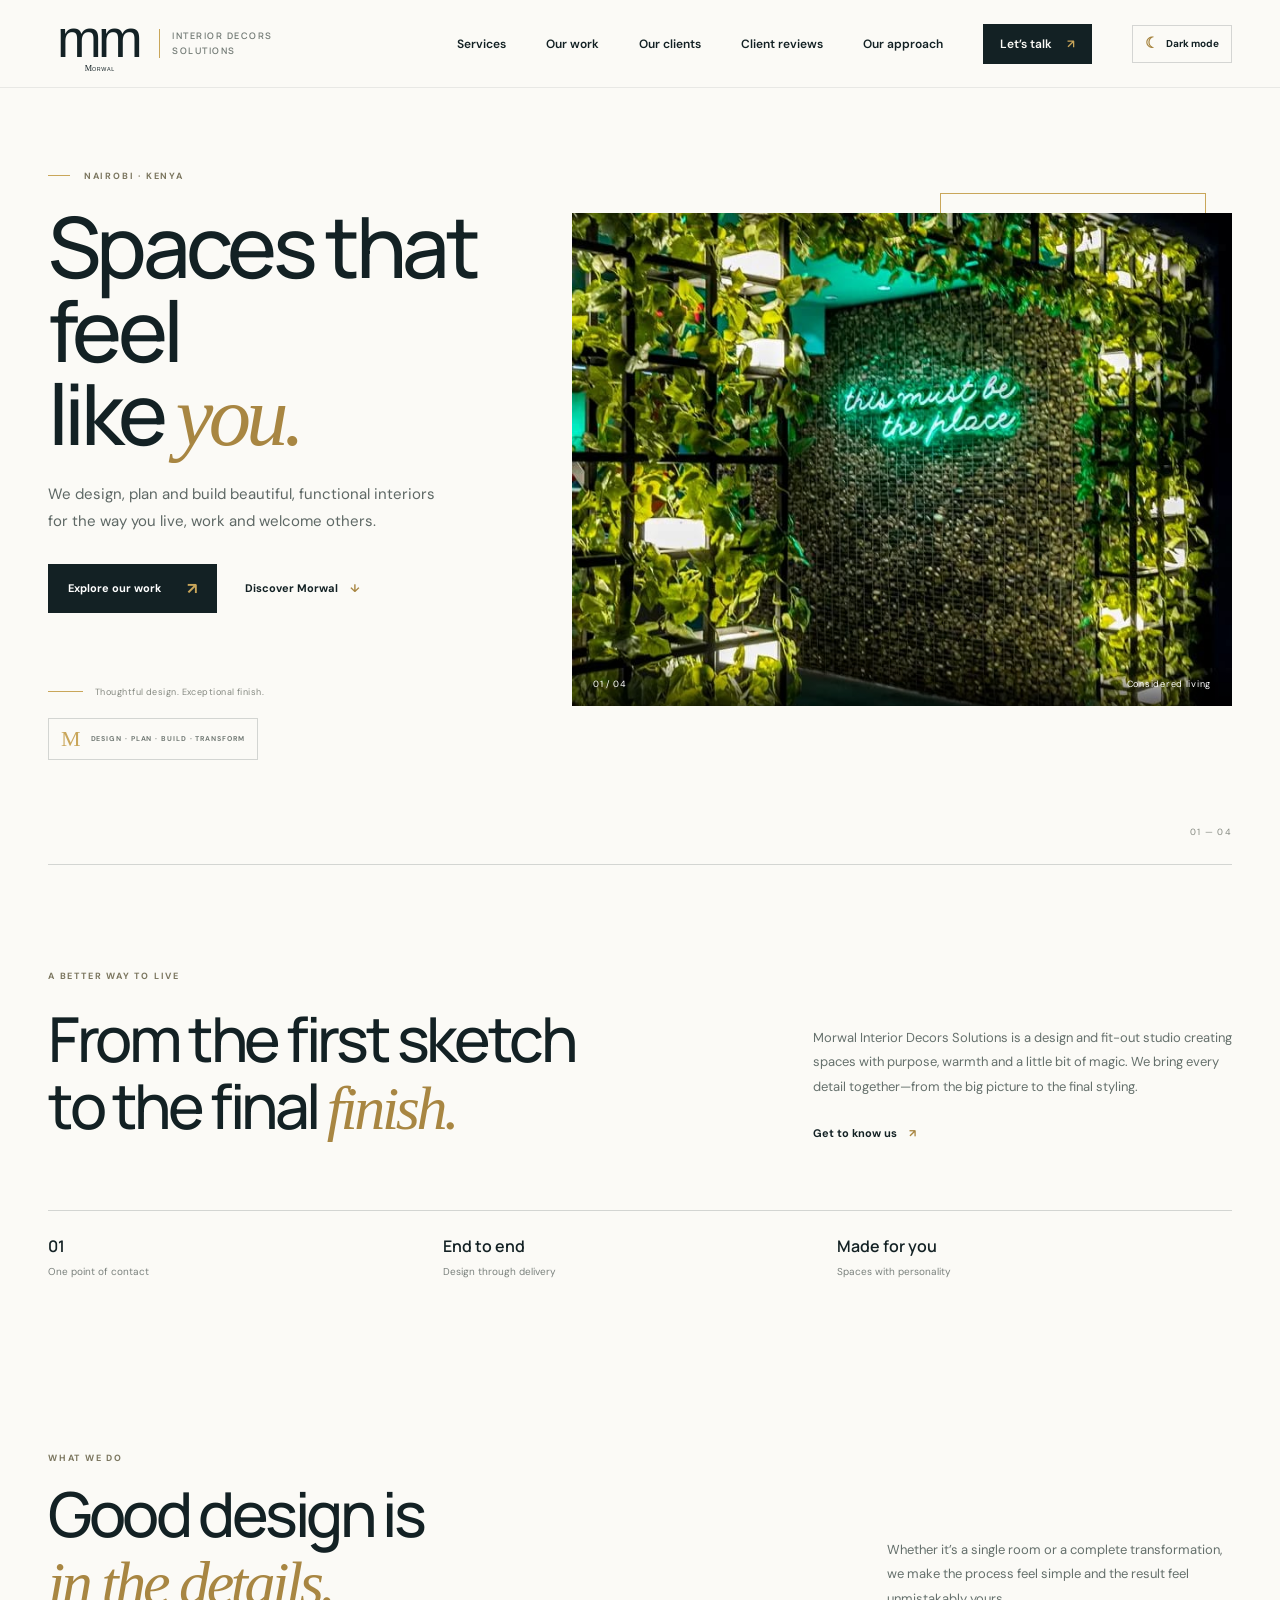
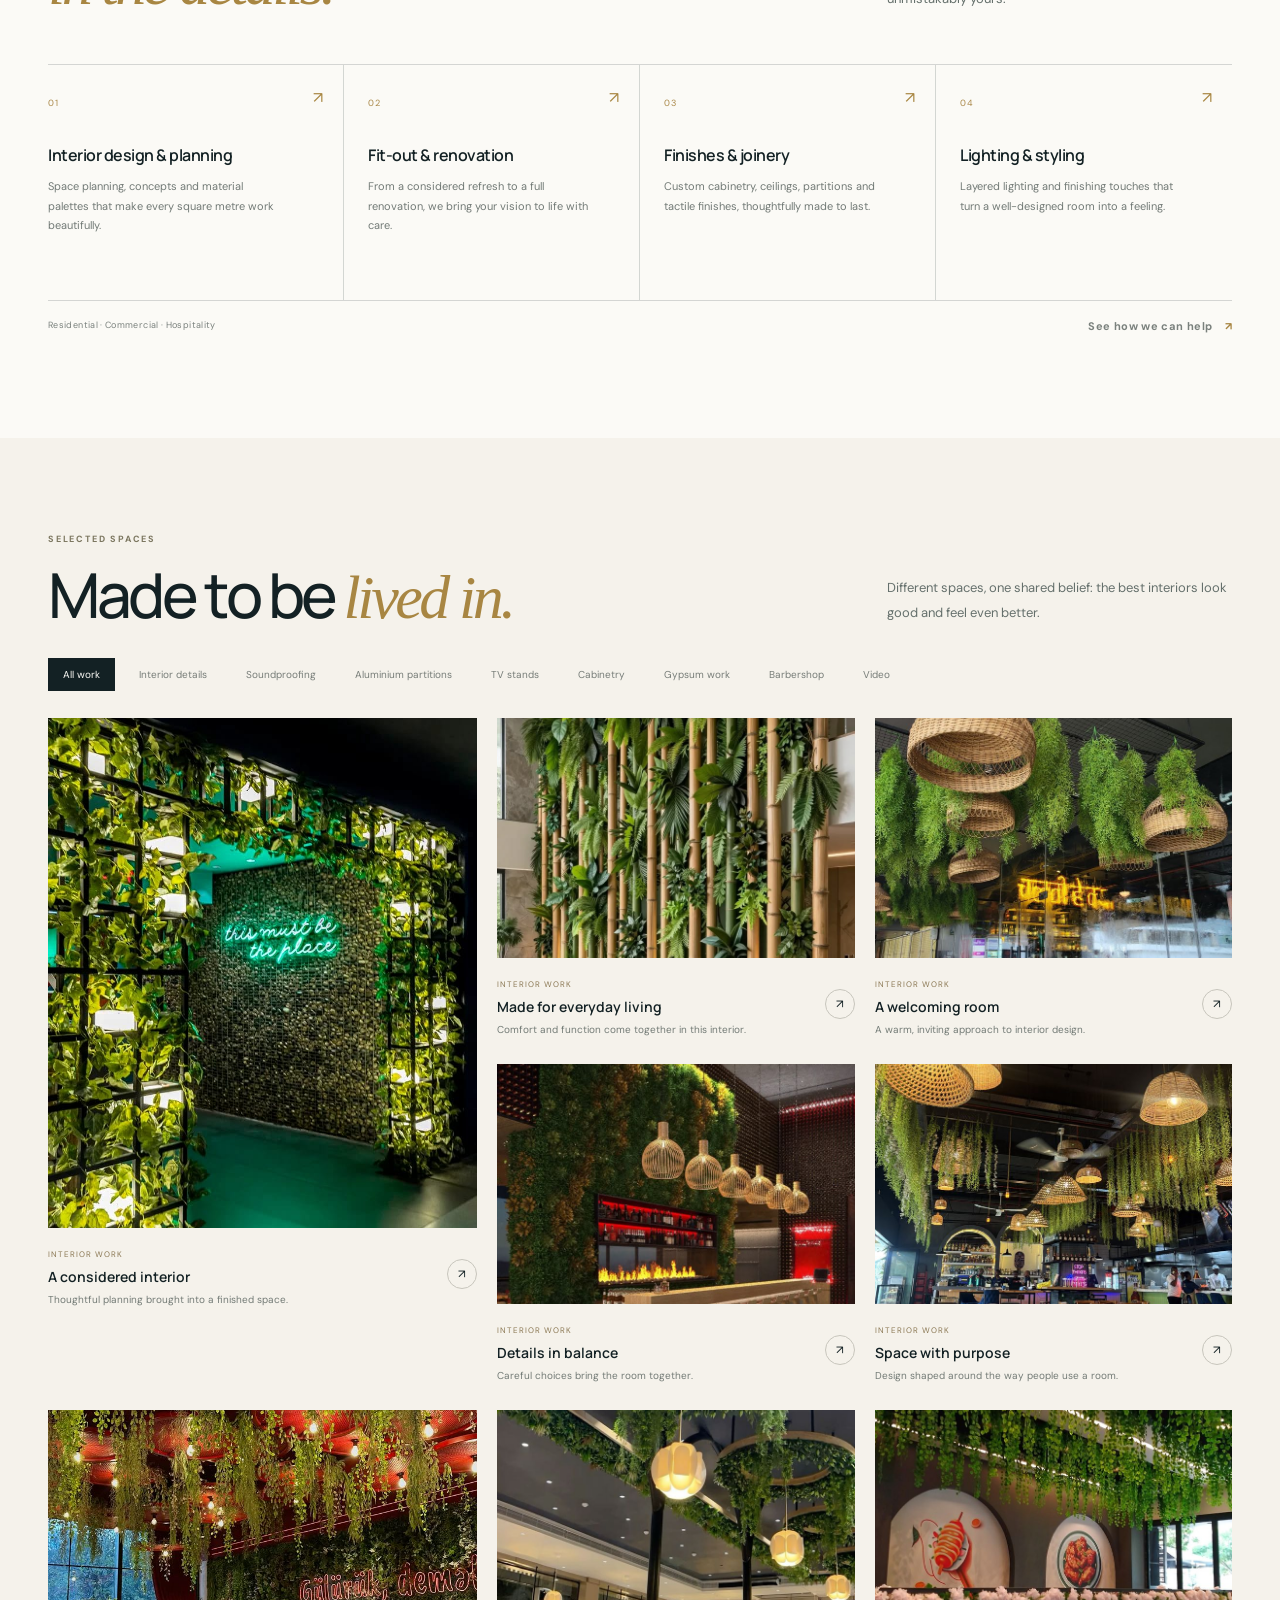
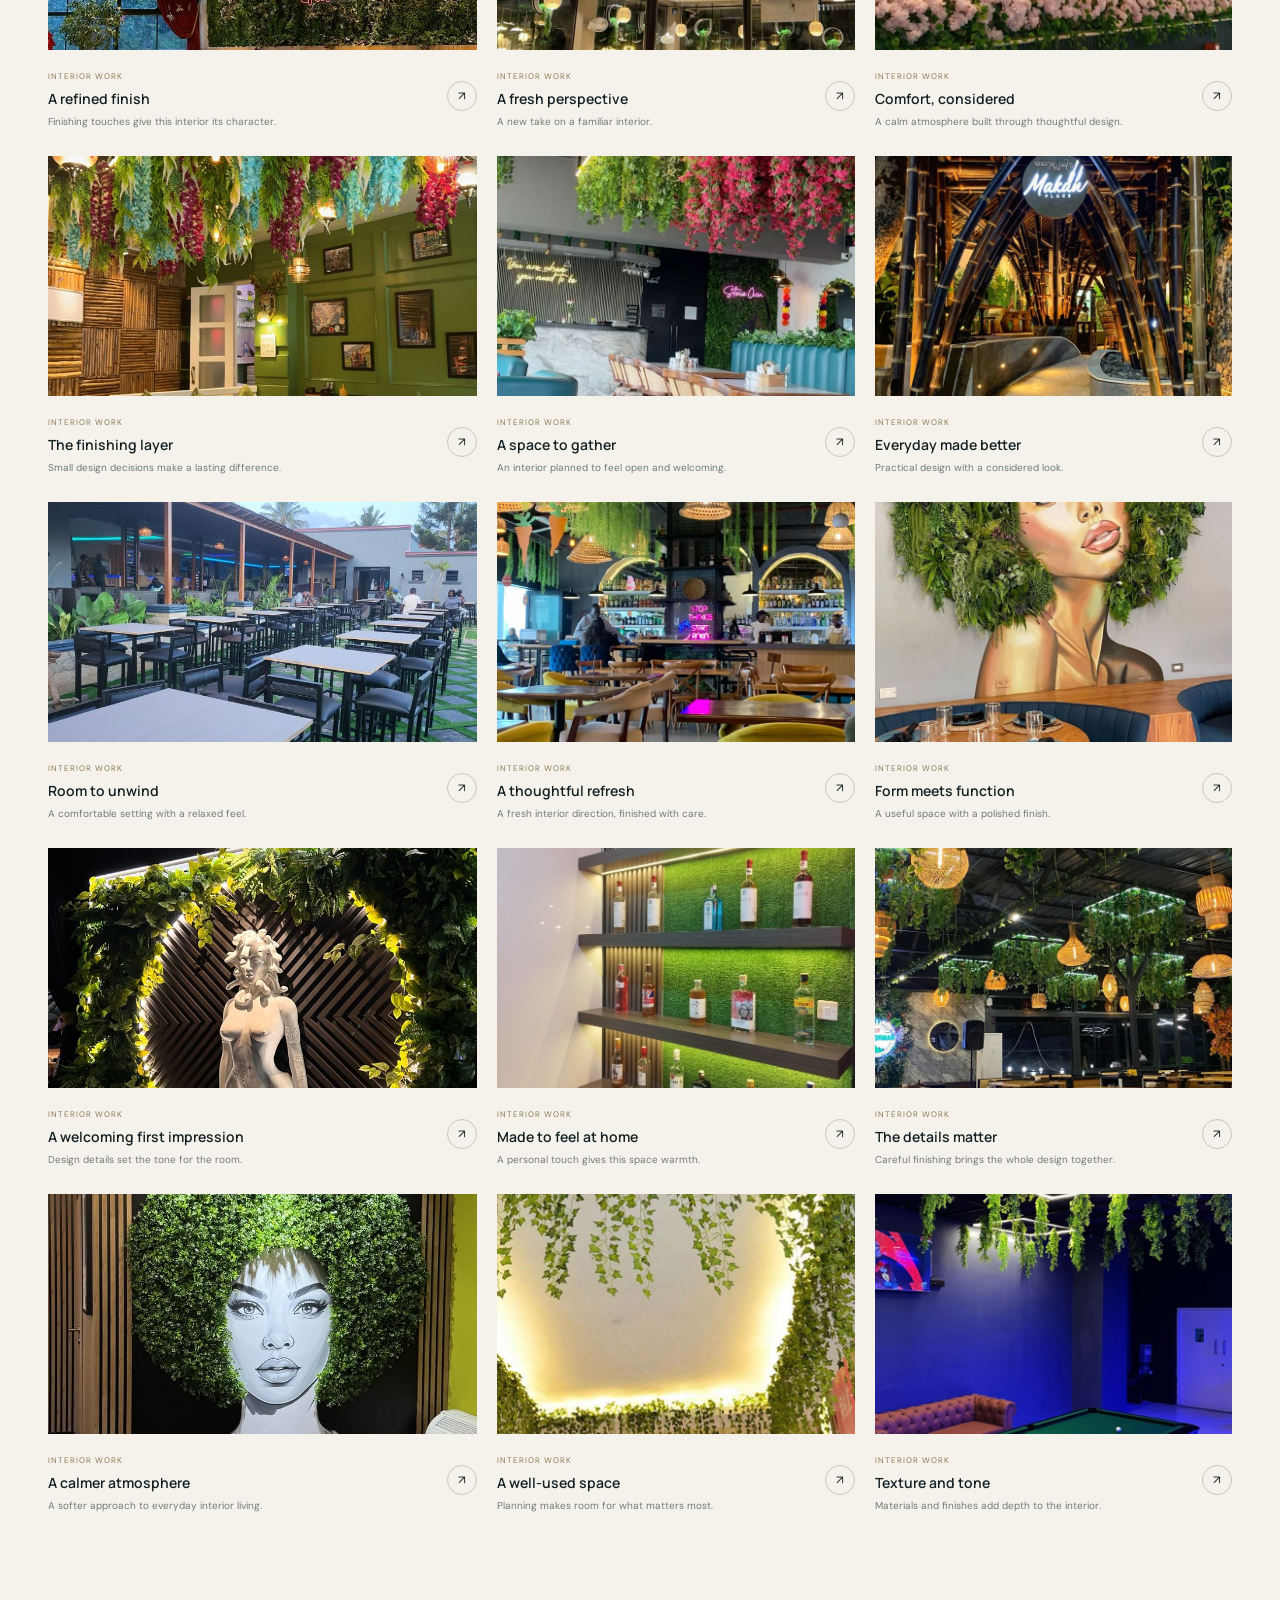
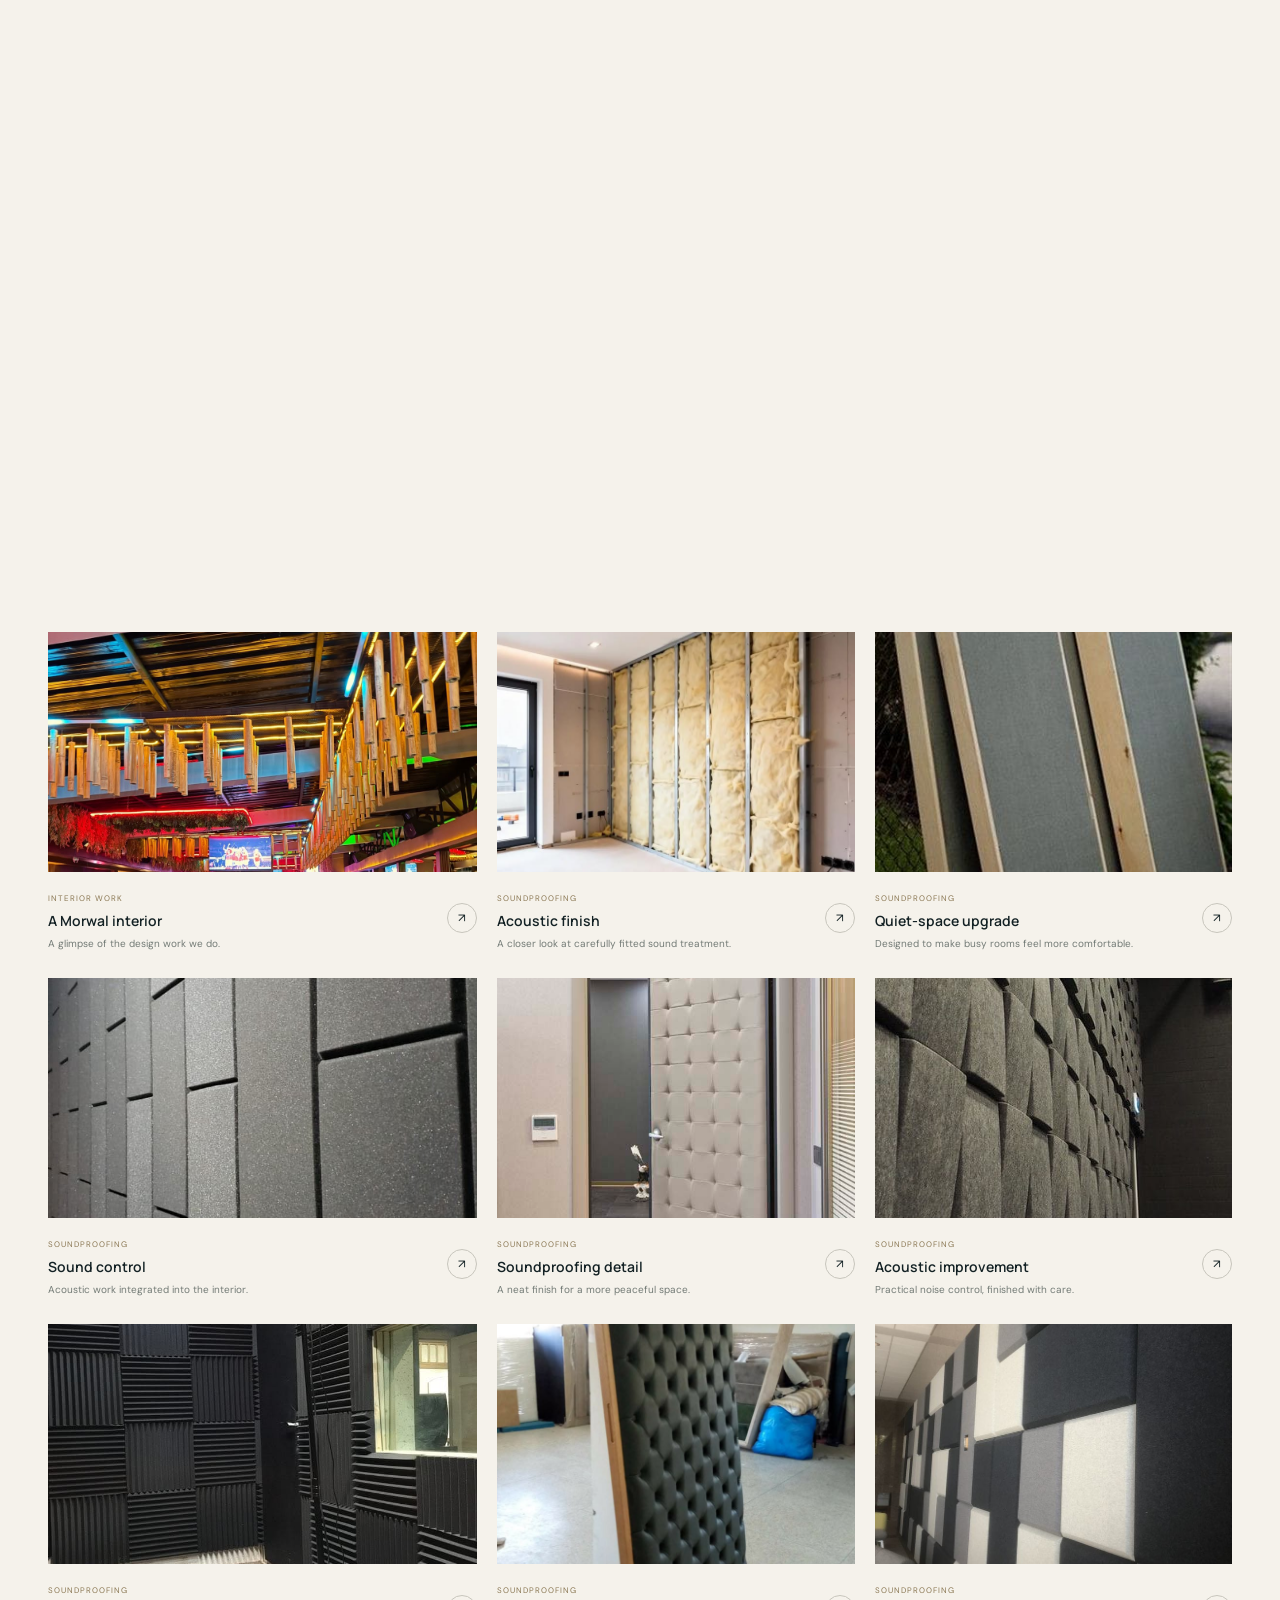
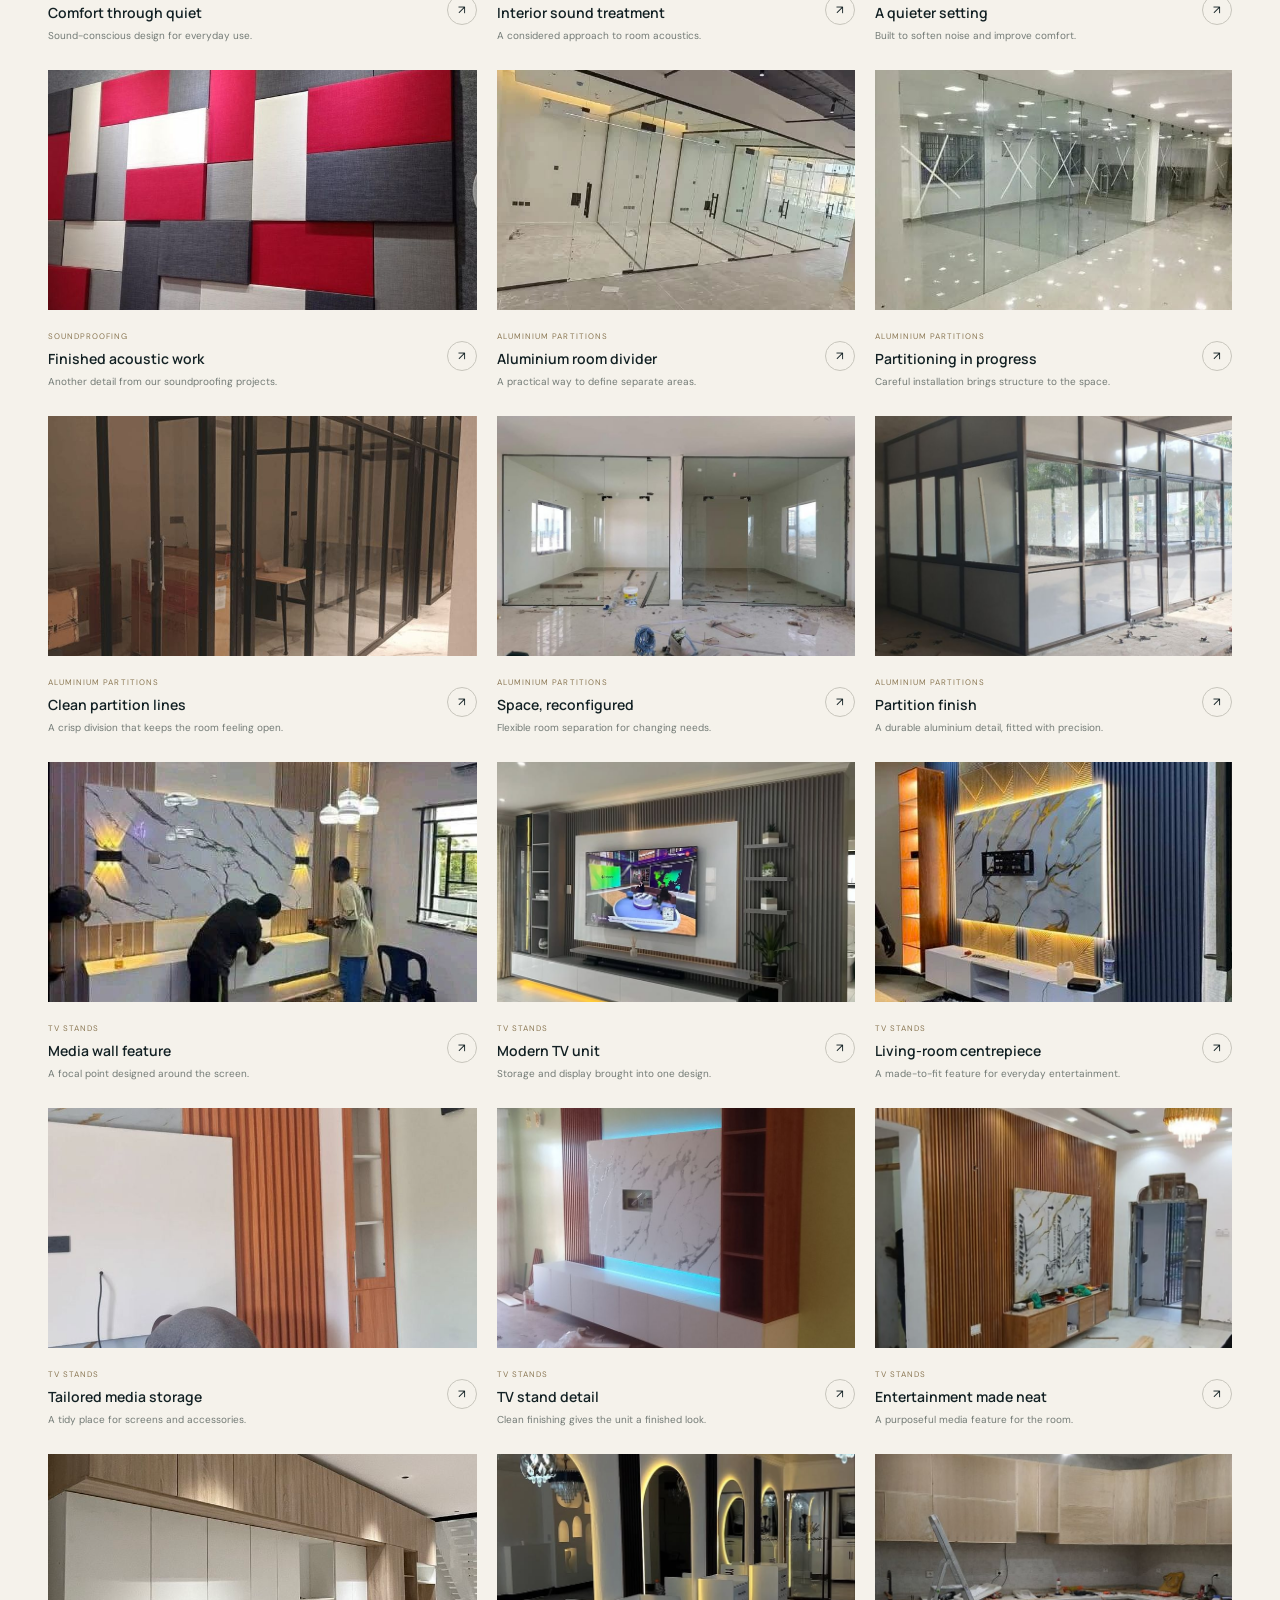
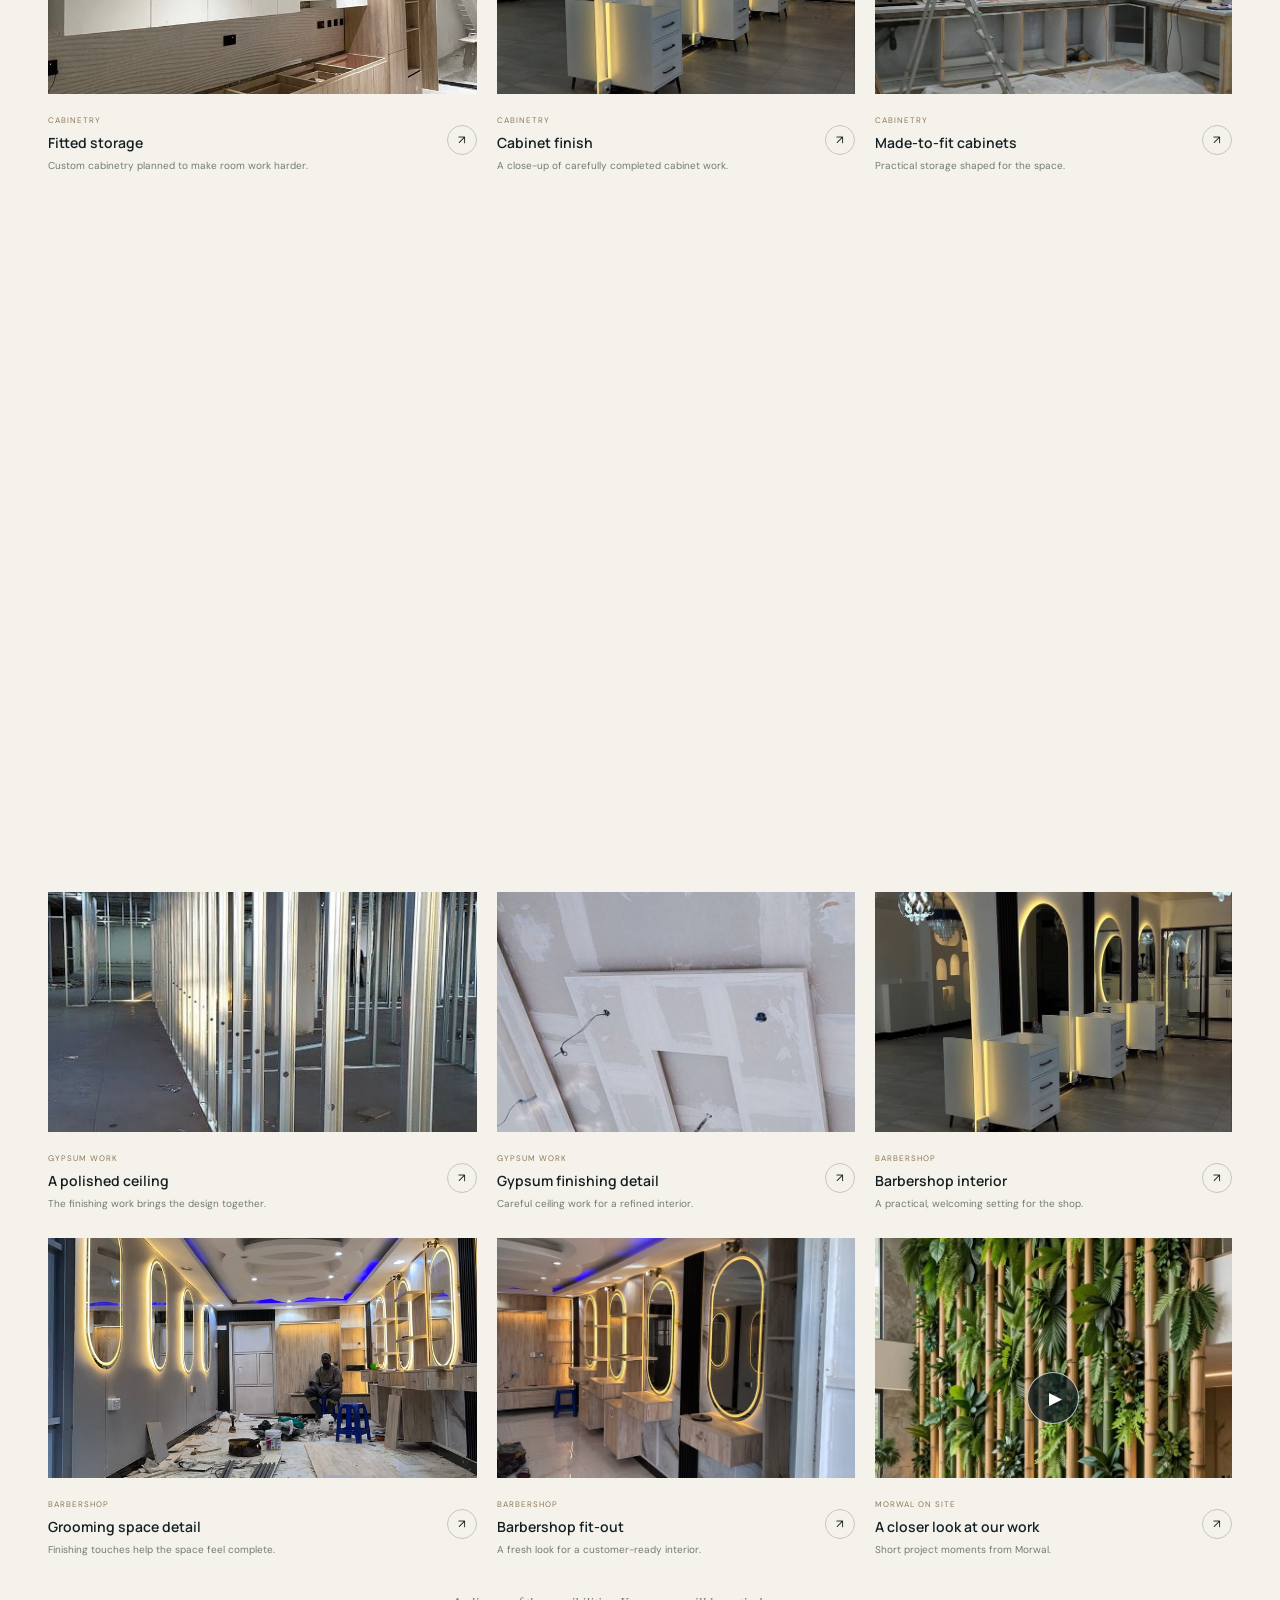
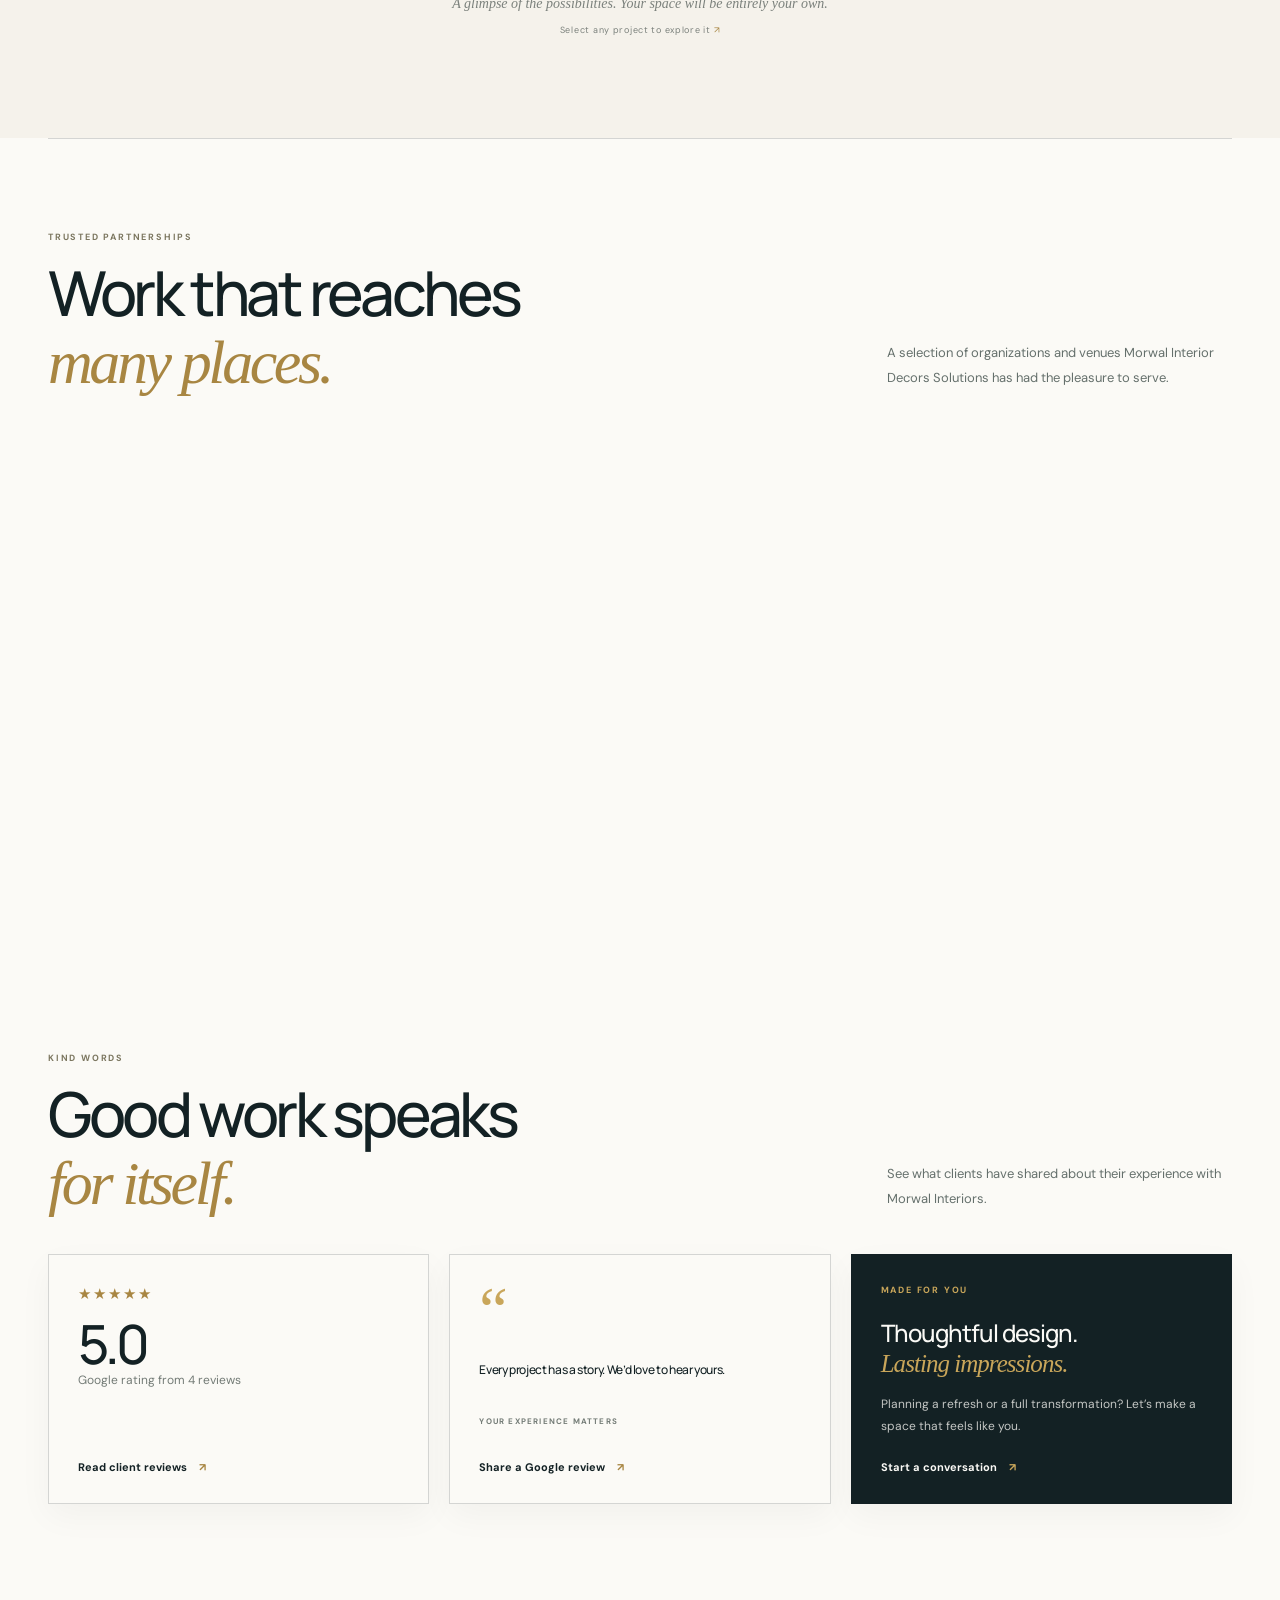
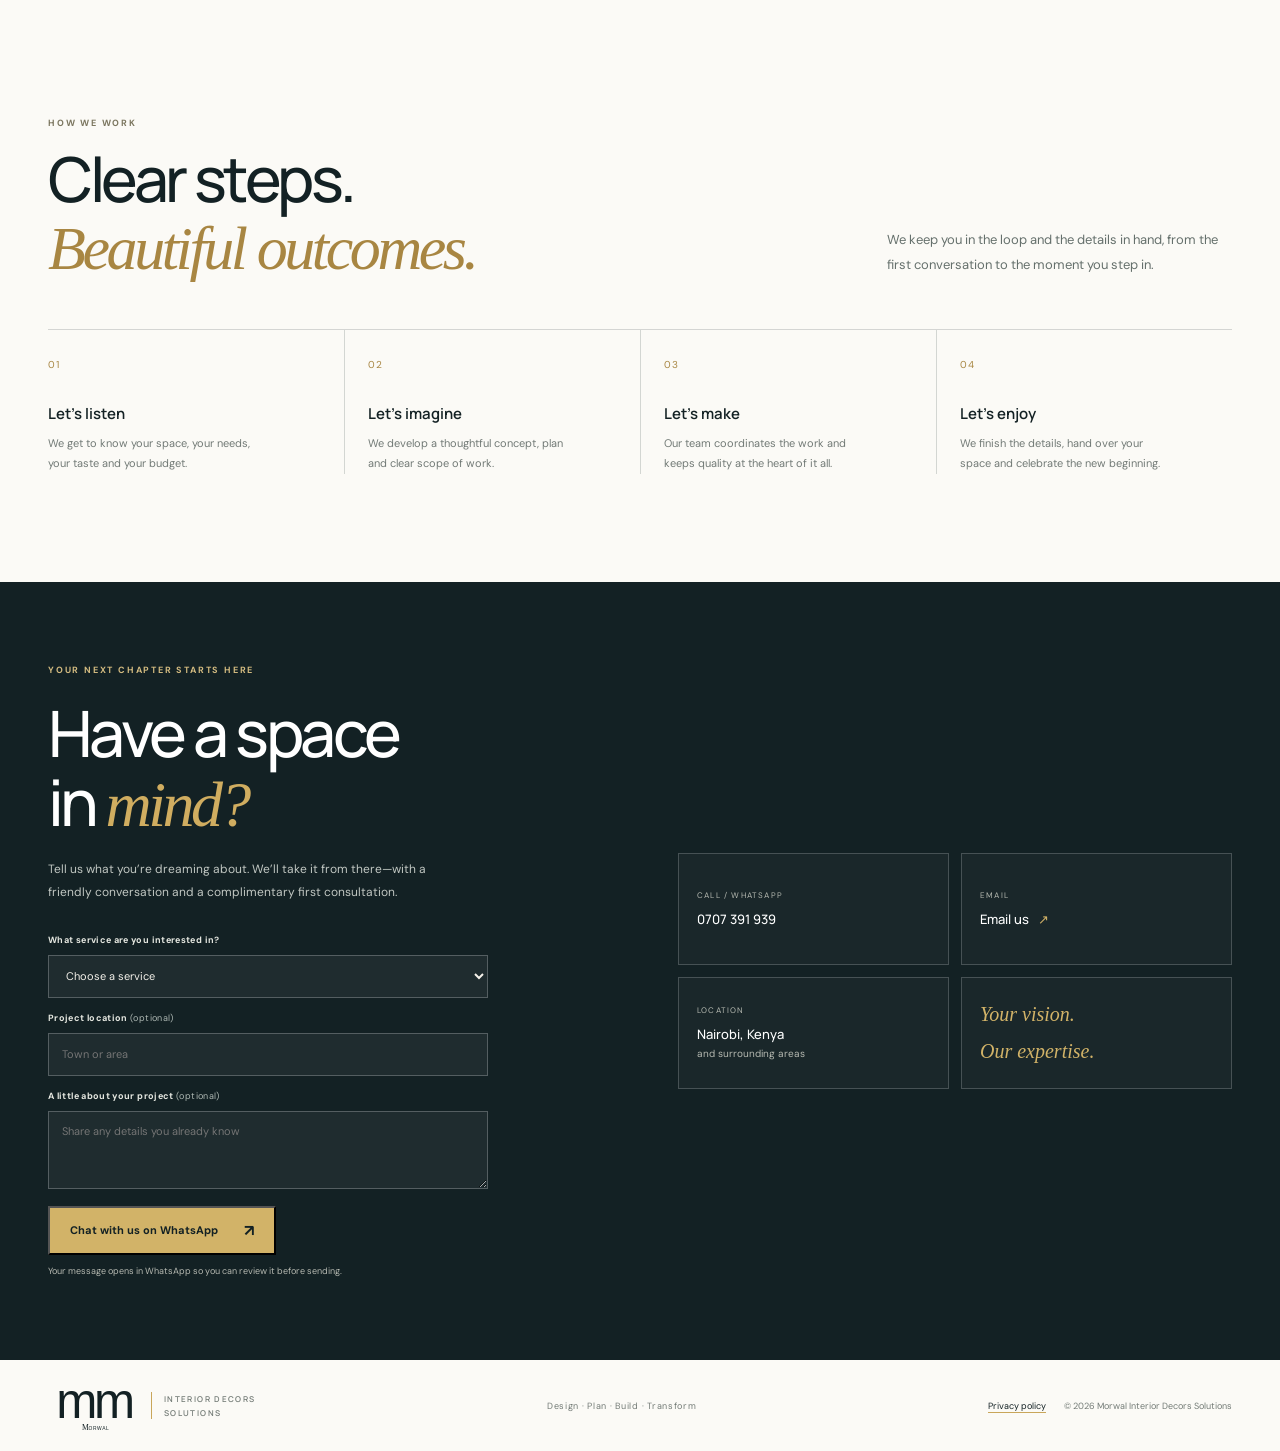
==== commit 611fa1b8: "Update website design" ====
--- a/index.html
+++ b/index.html
@@ -25,6 +25,7 @@
 		<nav class="main-nav" id="main-nav" aria-label="Main navigation">
 			<a href="#services">Services</a>
 			<a href="#work">Our work</a>
+			<a href="#clients">Our clients</a>
 			<a href="#testimonials">Client reviews</a>
 			<a href="#about">Our approach</a>
 			<a class="nav-cta" href="#contact">Let’s talk <span aria-hidden="true">↗</span></a>
@@ -43,11 +44,11 @@
 					<a class="text-link" href="#about">Discover Morwal <span aria-hidden="true">↓</span></a>
 				</div>
 				<div class="hero-note"><span class="note-line"></span><span>Thoughtful design. Exceptional finish.</span></div>
+				<div class="hero-stamp" role="img" aria-label="Design, plan, build, transform"><b>M</b><span>DESIGN · PLAN · BUILD · TRANSFORM</span></div>
 			</div>
 			<div class="hero-visual reveal">
 				<img src="Photos/photo.jpeg" alt="Morwal interior design project" fetchpriority="high">
 				<div class="image-caption"><span>01 / 04</span><span>Considered living</span></div>
-				<div class="hero-stamp" role="img" aria-label="Design, plan, build, transform"><span>DESIGN · PLAN · BUILD · TRANSFORM</span><b>M</b></div>
 			</div>
 			<div class="hero-index" aria-hidden="true">01 — 04</div>
 		</section>
@@ -89,9 +90,15 @@
 					<p>Different spaces, one shared belief: the best interiors look good and feel even better.</p>
 				</div>
 				<div class="filters reveal" role="group" aria-label="Filter projects">
-					<button class="filter-button is-active" data-filter="all" aria-pressed="true">All media</button>
-					<button class="filter-button" data-filter="photo" aria-pressed="false">Photos</button>
-					<button class="filter-button" data-filter="video" aria-pressed="false">Videos</button>
+					<button class="filter-button is-active" data-filter="all" aria-pressed="true">All work</button>
+					<button class="filter-button" data-filter="interior" aria-pressed="false">Interior details</button>
+					<button class="filter-button" data-filter="soundproofing" aria-pressed="false">Soundproofing</button>
+					<button class="filter-button" data-filter="partitions" aria-pressed="false">Aluminium partitions</button>
+					<button class="filter-button" data-filter="tv-stands" aria-pressed="false">TV stands</button>
+					<button class="filter-button" data-filter="cabinetry" aria-pressed="false">Cabinetry</button>
+					<button class="filter-button" data-filter="gypsum" aria-pressed="false">Gypsum work</button>
+					<button class="filter-button" data-filter="barbershop" aria-pressed="false">Barbershop</button>
+					<button class="filter-button" data-filter="video" aria-pressed="false">Video</button>
 				</div>
 				<div class="project-grid">
 					<a class="project-card project-large reveal" href="#work" data-category="photo" aria-label="View project photo 01"><img src="Photos/photo.jpeg" alt="Morwal interior project photo 01" loading="lazy"><div class="project-meta"><div><span>PROJECT PHOTO</span><h3>Project photo 01</h3></div><span class="round-arrow" aria-hidden="true">↗</span></div></a>
@@ -128,6 +135,27 @@
 			</div>
 		</section>
 
+		<section class="clients-section section-wrap" id="clients">
+			<div class="section-heading reveal">
+				<div><p class="eyebrow">TRUSTED PARTNERSHIPS</p><h2>Work that reaches<br><em>many places.</em></h2></div>
+				<p>A selection of organizations and venues Morwal Interior Decors Solutions has had the pleasure to serve.</p>
+			</div>
+			<div class="client-grid">
+				<article class="client-card reveal"><span>HOSPITALITY</span><h3>Eagles’ Vale Hotel</h3><p>Naivasha</p></article>
+				<article class="client-card reveal"><span>HOSPITALITY</span><h3>Pelikan Village</h3><p>Kiambu Road</p></article>
+				<article class="client-card reveal"><span>HOSPITALITY</span><h3>The Circle</h3><p>Nairobi</p></article>
+				<article class="client-card reveal"><span>HOSPITALITY</span><h3>The Canopy Lounge</h3><p>Kisumu</p></article>
+				<article class="client-card reveal"><span>HOSPITALITY</span><h3>Alleyways Beer Garden</h3><p>Kisumu</p></article>
+				<article class="client-card reveal"><span>HOSPITALITY</span><h3>Liquor Heist</h3><p>Nairobi</p></article>
+				<article class="client-card reveal"><span>TECHNOLOGY</span><h3>Knoxville Technologies</h3><p>Office · Nairobi</p></article>
+				<article class="client-card reveal"><span>HEALTHCARE</span><h3>Equity Afya</h3><p>Healthcare</p></article>
+				<article class="client-card reveal"><span>EDUCATION</span><h3>Juja Preparatory International School</h3><p>Education</p></article>
+				<article class="client-card reveal"><span>HEALTHCARE</span><h3>St. Crispyn Hospital</h3><p>Kajiado</p></article>
+				<article class="client-card reveal"><span>HOSPITALITY</span><h3>Club Evo</h3><p>Nairobi</p></article>
+				<article class="client-card reveal"><span>HOSPITALITY</span><h3>Club Blackies</h3><p>Nairobi</p></article>
+			</div>
+		</section>
+
 		<section class="testimonials section-wrap" id="testimonials">
 			<div class="section-heading reveal">
 				<div><p class="eyebrow">KIND WORDS</p><h2>Good work speaks<br><em>for itself.</em></h2></div>
@@ -167,10 +195,31 @@
 
 		<section class="contact-section" id="contact">
 			<div class="contact-inner section-wrap reveal">
-				<div class="contact-copy"><p class="eyebrow">YOUR NEXT CHAPTER STARTS HERE</p><h2>Have a space<br>in <em>mind?</em></h2><p>Tell us what you’re dreaming about. We’ll take it from there—with a friendly conversation and a complimentary first consultation.</p><a class="button button-gold" href="https://wa.me/254707391939" target="_blank" rel="noopener">Chat with us on WhatsApp <span aria-hidden="true">↗</span></a></div>
+				<div class="contact-copy"><p class="eyebrow">YOUR NEXT CHAPTER STARTS HERE</p><h2>Have a space<br>in <em>mind?</em></h2><p>Tell us what you’re dreaming about. We’ll take it from there—with a friendly conversation and a complimentary first consultation.</p>
+					<form class="whatsapp-enquiry" id="whatsapp-enquiry">
+						<label for="enquiry-service">What service are you interested in?</label>
+						<select id="enquiry-service" name="service" required>
+							<option value="" selected disabled>Choose a service</option>
+							<option>Interior design & planning</option>
+							<option>Fit-out & renovation</option>
+							<option>Soundproofing</option>
+							<option>Aluminium partitions</option>
+							<option>TV stands & cabinetry</option>
+							<option>Gypsum work</option>
+							<option>Barbershop fit-out</option>
+							<option>Other / not sure yet</option>
+						</select>
+						<label for="enquiry-location">Project location <span>(optional)</span></label>
+						<input id="enquiry-location" name="location" type="text" placeholder="Town or area">
+						<label for="enquiry-details">A little about your project <span>(optional)</span></label>
+						<textarea id="enquiry-details" name="details" rows="3" placeholder="Share any details you already know"></textarea>
+						<button class="button button-gold whatsapp-submit" type="submit">Chat with us on WhatsApp <span aria-hidden="true">↗</span></button>
+						<p class="enquiry-note">Your message opens in WhatsApp so you can review it before sending.</p>
+					</form>
+				</div>
 				<div class="contact-details">
 					<div><span>CALL / WHATSAPP</span><a href="tel:+254707391939">0707 391 939</a></div>
-					<div><span>EMAIL</span><a href="mailto:morwal.designs@gmail.com">morwal.designs@gmail.com</a></div>
+					<div><span>EMAIL</span><button class="email-enquiry-open" type="button" aria-haspopup="dialog">Email us <span aria-hidden="true">↗</span></button></div>
 					<div><span>LOCATION</span><p>Nairobi, Kenya<br><small>and surrounding areas</small></p></div>
 					<p class="contact-signoff">Your vision.<br><em>Our expertise.</em></p>
 				</div>
@@ -185,6 +234,41 @@
 		<button class="dialog-arrow dialog-next" type="button" aria-label="Next project">→</button>
 	</dialog>
 
+	<dialog class="email-dialog" aria-labelledby="email-dialog-title">
+		<button class="email-dialog-close" type="button" aria-label="Close email enquiry">×</button>
+		<div class="email-dialog-content">
+			<p class="eyebrow">LET’S TALK ABOUT YOUR PROJECT</p>
+			<h2 id="email-dialog-title">Send us an <em>email.</em></h2>
+			<p class="email-dialog-intro">Choose a service and add any details you’d like to share. We’ll prepare an email for you to review and send.</p>
+			<form class="email-enquiry" id="email-enquiry">
+				<label for="email-service">What service are you interested in?</label>
+				<select id="email-service" name="service" required>
+					<option value="" selected disabled>Choose a service</option>
+					<option>Interior design & planning</option>
+					<option>Fit-out & renovation</option>
+					<option>Soundproofing</option>
+					<option>Aluminium partitions</option>
+					<option>TV stands & cabinetry</option>
+					<option>Gypsum work</option>
+					<option>Barbershop fit-out</option>
+					<option>Other / not sure yet</option>
+				</select>
+				<label for="email-location">Project location <span>(optional)</span></label>
+				<input id="email-location" name="location" type="text" placeholder="Town or area">
+				<label for="email-details">A little about your project <span>(optional)</span></label>
+				<textarea id="email-details" name="details" rows="3" placeholder="Share any details you already know"></textarea>
+				<button class="button button-gold email-prepare" type="submit">Prepare my email <span aria-hidden="true">↗</span></button>
+			</form>
+			<div class="email-send-options" hidden>
+				<p class="enquiry-note">Your message is ready. Choose where to review and send it:</p>
+				<div><a class="button button-gold email-gmail" href="https://mail.google.com/" target="_blank" rel="noopener noreferrer">Open Gmail <span aria-hidden="true">↗</span></a><a class="button email-mail-app" href="mailto:morwal.designs@gmail.com">Open email app <span aria-hidden="true">↗</span></a></div>
+				<p class="enquiry-note">This website prepares a draft; it won’t send email until you press Send in your email service.</p>
+			</div>
+		</div>
+	</dialog>
+
+	<a class="back-to-top" href="#top" aria-label="Back to top" title="Back to top"><span aria-hidden="true">↑</span><span class="back-to-top-label">TOP</span></a>
+
 	<footer class="site-footer section-wrap"><a class="brand" href="#top" aria-label="Morwal Interiors home"><img class="brand-logo" src="logo.svg" alt="Morwal"><span class="brand-descriptor">INTERIOR DECORS<br>SOLUTIONS</span></a><p>Design · Plan · Build · Transform</p><div class="footer-legal"><a href="privacy.html">Privacy policy</a><span>© <span id="year"></span> Morwal Interior Decors Solutions</span></div></footer>
 </body>
 </html>
--- a/style.css
+++ b/style.css
@@ -40,7 +40,7 @@
 
 .site-header { height: 88px; padding: 0 max(48px, calc((100vw - 1240px) / 2)); display: flex; align-items: center; justify-content: space-between; background: var(--paper); position: sticky; inset: 0 0 auto; z-index: 20; border-bottom: 1px solid rgba(19,33,36,.08); }
 .brand { display: inline-flex; align-items: center; gap: 11px; }
-.brand-logo { display: block; width: 132px; height: 86px; object-fit: contain; }
+.brand-logo { display: block; width: 100px; height: 68px; object-fit: contain; }
 .brand-descriptor { padding-left: 12px; border-left: 1px solid var(--gold); color: var(--muted); font: 600 9px/1.65 var(--display); letter-spacing: .17em; white-space: nowrap; }
 .main-nav { display: flex; align-items: center; gap: 40px; font-size: 12px; font-weight: 600; }
 .main-nav a:not(.nav-cta) { transition: color .2s ease; }
@@ -75,9 +75,9 @@
 .hero-visual::before { content: ''; position: absolute; z-index: -1; top: -20px; right: 4%; width: 40%; height: 45%; border: 1px solid var(--gold); }
 .hero-visual img { height: 100%; object-fit: cover; }
 .image-caption { position: absolute; right: 0; bottom: 0; left: 0; padding: 16px 21px; display: flex; justify-content: space-between; color: white; background: linear-gradient(transparent, rgba(0,0,0,.62)); font-size: 9px; letter-spacing: .08em; }
-.hero-stamp { position: absolute; left: -39px; bottom: 58px; width: 106px; height: 106px; display: grid; place-items: center; border-radius: 50%; color: var(--paper); background: var(--ink); box-shadow: 0 8px 26px #14212426; }
-.hero-stamp b { position: absolute; font: 400 45px var(--serif); color: var(--gold); }
-.hero-stamp span { max-width: 78px; text-align: center; font-size: 6px; letter-spacing: .15em; line-height: 1.6; }
+.hero-stamp { width: fit-content; min-height: 42px; margin-top: 20px; padding: 7px 12px; display: inline-flex; align-items: center; gap: 10px; border: 1px solid var(--line); color: var(--muted); background: transparent; }
+.hero-stamp b { color: var(--gold); font: 400 22px/1 var(--serif); }
+.hero-stamp span { text-align: left; font-size: 7px; font-weight: 700; letter-spacing: .13em; line-height: 1.5; }
 .hero-index { position: absolute; right: 0; bottom: 26px; color: #858981; font-size: 9px; letter-spacing: .14em; }
 
 .intro-band { padding-block: 105px 92px; border-top: 1px solid var(--line); }
@@ -110,7 +110,7 @@
 
 .work-section { padding-block: 95px 102px; background: var(--cream); }
 .work-inner .section-heading { margin-bottom: 27px; }
-.filters { display: flex; gap: 9px; margin-bottom: 27px; }
+.filters { display: flex; flex-wrap: wrap; gap: 9px; margin-bottom: 27px; }
 .filter-button { padding: 9px 14px; border: 1px solid transparent; color: #777d78; background: transparent; cursor: pointer; font-size: 10px; transition: .2s; }
 .filter-button:hover, .filter-button.is-active { border-color: var(--ink); color: var(--paper); background: var(--ink); }
 .project-grid { display: grid; grid-template-columns: 1.2fr 1fr 1fr; gap: 26px 20px; align-items: start; }
@@ -129,6 +129,7 @@
 .project-meta { padding-top: 13px; display: flex; align-items: center; justify-content: space-between; }
 .project-meta div > span { color: #8b7854; font-size: 8px; letter-spacing: .13em; }
 .project-meta h3 { margin: 5px 0 0; font: 600 14px var(--display); }
+.project-description { margin: 6px 0 0; color: var(--muted); font-size: 10px; line-height: 1.6; }
 .round-arrow { width: 30px; height: 30px; display: grid; place-items: center; border: 1px solid #c7c5bc; border-radius: 50%; font-size: 12px; }
 .portfolio-note { margin: 38px 0 0; color: #7b817c; text-align: center; font: italic 14px var(--serif); }
 .gallery-hint { margin: 12px 0 0; color: #7b817c; text-align: center; font-size: 9px; letter-spacing: .08em; }
@@ -153,6 +154,15 @@
 .testimonial-feature .text-link { color: var(--paper); }
 .testimonial-feature .text-link span { color: var(--gold); }
 
+.clients-section { padding-block: 92px 100px; border-top: 1px solid var(--line); }
+.clients-section .section-heading { margin-bottom: 36px; }
+.client-grid { display: grid; grid-template-columns: repeat(4, minmax(0, 1fr)); gap: 12px; }
+.client-card { min-width: 0; min-height: 132px; padding: 21px 19px; display: flex; flex-direction: column; align-items: flex-start; justify-content: center; border: 1px solid var(--line); background: var(--paper); transition: transform .25s ease, border-color .25s ease, background-color .25s ease; }
+.client-card:hover { transform: translateY(-3px); border-color: var(--gold); background: var(--cream); }
+.client-card > span { margin-bottom: 13px; color: var(--accent); font-size: 8px; font-weight: 700; letter-spacing: .16em; }
+.client-card h3 { margin: 0; font: 600 15px/1.35 var(--display); letter-spacing: -.025em; }
+.client-card p { margin: 6px 0 0; color: var(--muted); font-size: 10px; }
+
 .project-dialog { width: min(1000px, calc(100% - 32px)); max-width: none; max-height: min(90vh, 820px); padding: 18px; overflow: visible; border: 1px solid #ffffff26; color: white; background: var(--ink); box-shadow: 0 24px 90px #0008; }
 .project-dialog::backdrop { background: #10191bd9; backdrop-filter: blur(5px); }
 .project-dialog figure { margin: 0; }
@@ -179,23 +189,64 @@
 .process-step p { max-width: 215px; margin: 0; color: #727a76; font-size: 11px; line-height: 1.8; }
 
 .contact-section { padding-block: 82px; color: white; background: var(--contact-bg); }
-.contact-inner { display: grid; grid-template-columns: 1fr .8fr; gap: 12%; align-items: center; }
+.contact-inner { display: grid; grid-template-columns: minmax(0, 1fr) minmax(0, 1fr); gap: clamp(32px, 6vw, 76px); align-items: center; }
 .contact-copy .eyebrow { color: #d3bb80; }
 .contact-copy h2 { margin-bottom: 19px; font-size: clamp(46px, 5vw, 66px); }
 .contact-copy h2 em { color: #d0ad60; }
 .contact-copy > p:not(.eyebrow) { max-width: 400px; margin-bottom: 25px; color: #c1c7c2; font-size: 12px; line-height: 1.9; }
+.whatsapp-enquiry { max-width: 440px; display: grid; gap: 9px; }
+.whatsapp-enquiry label { margin-top: 5px; color: #e6e8e1; font-size: 9px; font-weight: 700; letter-spacing: .04em; }
+.whatsapp-enquiry label span { color: #aeb8b3; font-weight: 400; }
+.whatsapp-enquiry select, .whatsapp-enquiry input, .whatsapp-enquiry textarea { width: 100%; min-height: 43px; padding: 11px 13px; border: 1px solid #ffffff3d; border-radius: 0; color: #f5f2eb; background: #ffffff0d; font: 400 11px/1.5 var(--sans); }
+.whatsapp-enquiry textarea { min-height: 78px; resize: vertical; }
+.whatsapp-enquiry select:focus, .whatsapp-enquiry input:focus, .whatsapp-enquiry textarea:focus { outline: 2px solid #d2b368; outline-offset: 2px; }
+.whatsapp-enquiry select option { color: #132124; background: #fbfaf6; }
+.whatsapp-submit { justify-self: start; margin-top: 8px; }
+.enquiry-note { margin: 0; color: #b6b9b1; font-size: 9px; line-height: 1.6; }
 .button-gold { color: #132124; background: #d2b368; }
 .button-gold span { color: var(--ink); }
-.contact-details { display: grid; grid-template-columns: 1fr 1fr; gap: 30px 22px; padding-left: 40px; border-left: 1px solid #ffffff32; }
-.contact-details > div { display: grid; gap: 10px; }
+.contact-details { display: grid; grid-template-columns: repeat(2, minmax(0, 1fr)); gap: 12px; padding-left: 0; border-left: 0; }
+.contact-details > div, .contact-signoff { min-height: 112px; padding: 18px; display: flex; flex-direction: column; justify-content: center; gap: 10px; border: 1px solid #ffffff32; background: #ffffff08; }
 .contact-details > div > span { color: #b6b9b1; font-size: 8px; letter-spacing: .15em; }
 .contact-details a, .contact-details p { margin: 0; font: 500 13px var(--display); }
 .contact-details a { overflow-wrap: anywhere; }
+.email-enquiry-open { width: fit-content; padding: 0; border: 0; color: white; background: transparent; cursor: pointer; font: 500 13px var(--display); text-align: left; }
+.email-enquiry-open:hover { color: #d2b368; }
+.email-enquiry-open span { padding-left: 6px; color: #d2b368; }
 .contact-details small { color: #b6b9b1; font: 400 10px var(--sans); }
-.contact-signoff { grid-column: 2; color: #d2b368; font: italic 20px/1.35 var(--serif) !important; }
+.contact-signoff { grid-column: auto; margin: 0; color: #d2b368; font: italic 20px/1.35 var(--serif) !important; }
+
+.email-dialog { position: fixed; inset: 50% auto auto 50%; width: min(560px, calc(100% - 32px)); max-width: none; max-height: min(90vh, 780px); margin: 0; padding: 0; transform: translate(-50%, -50%); overflow: auto; border: 1px solid var(--line); color: var(--ink); background: var(--paper); box-shadow: 0 24px 90px #0008; }
+.email-dialog::backdrop { background: #10191bd9; backdrop-filter: blur(5px); }
+.email-dialog-content { padding: clamp(24px, 5vw, 40px); }
+.email-dialog-content .eyebrow { margin-bottom: 12px; }
+.email-dialog-content h2 { margin-bottom: 10px; font-size: clamp(34px, 7vw, 48px); }
+.email-dialog-intro { margin-bottom: 23px; color: var(--muted); font-size: 12px; line-height: 1.8; }
+.email-enquiry { display: grid; gap: 9px; }
+.email-enquiry label { margin-top: 5px; color: var(--ink); font-size: 10px; font-weight: 700; }
+.email-enquiry label span { color: var(--muted); font-weight: 400; }
+.email-enquiry select, .email-enquiry input, .email-enquiry textarea { width: 100%; min-height: 43px; padding: 11px 13px; border: 1px solid var(--line); border-radius: 0; color: var(--ink); background: var(--paper); font: 400 12px/1.5 var(--sans); }
+.email-enquiry textarea { min-height: 82px; resize: vertical; }
+.email-enquiry select:focus, .email-enquiry input:focus, .email-enquiry textarea:focus { outline: 2px solid var(--gold); outline-offset: 2px; }
+.email-enquiry select option { color: #132124; background: #fbfaf6; }
+.email-prepare { justify-self: start; margin-top: 10px; border: 0; cursor: pointer; }
+.email-send-options { margin-top: 20px; padding-top: 18px; border-top: 1px solid var(--line); }
+.email-send-options[hidden] { display: none; }
+.email-send-options > div { display: flex; flex-wrap: wrap; gap: 10px; margin: 12px 0; }
+.email-send-options .button { min-height: 42px; gap: 12px; }
+.email-mail-app { border: 1px solid var(--line); color: var(--ink); background: var(--cream); }
+.email-send-options .enquiry-note { margin-top: 7px; color: var(--muted); }
+.email-dialog-close { position: sticky; top: 10px; float: right; z-index: 1; width: 36px; height: 36px; margin: 10px 10px -46px 0; display: grid; place-items: center; border: 1px solid var(--line); border-radius: 50%; color: var(--ink); background: var(--paper); cursor: pointer; font-size: 22px; }
+.email-dialog-close:focus-visible { outline: 2px solid var(--gold); outline-offset: 3px; }
+.back-to-top { position: fixed; right: 24px; bottom: 24px; z-index: 18; width: 48px; height: 48px; display: grid; place-content: center; gap: 1px; border: 1px solid var(--gold); color: var(--paper); background: var(--ink); box-shadow: 0 8px 24px #0002; text-align: center; opacity: 0; visibility: hidden; transform: translateY(10px); transition: opacity .25s ease, visibility .25s ease, transform .25s ease, background .2s; }
+.back-to-top.is-visible { opacity: 1; visibility: visible; transform: translateY(0); }
+.back-to-top:hover { background: #987638; }
+.back-to-top > span:first-child { font-size: 19px; line-height: 1; }
+.back-to-top-label { font-size: 7px; font-weight: 700; letter-spacing: .12em; }
+.back-to-top:focus-visible { outline: 2px solid var(--gold); outline-offset: 3px; }
 .site-footer { min-height: 91px; display: flex; align-items: center; justify-content: space-between; gap: 20px; color: #737b76; font-size: 9px; }
 .site-footer .brand { color: var(--ink); }
-.site-footer .brand-logo { width: 118px; height: 77px; }
+.site-footer .brand-logo { width: 92px; height: 64px; }
 .site-footer .brand-descriptor { font-size: 8px; }
 .site-footer > p { margin: 0; letter-spacing: .08em; }
 .footer-legal { display: flex; align-items: center; gap: 18px; }
@@ -259,6 +310,7 @@
 	.theme-toggle { padding-inline: 9px; }
 	.testimonial-grid { grid-template-columns: repeat(2, 1fr); }
 	.testimonial-card:last-child { grid-column: 1 / -1; }
+	.client-grid { grid-template-columns: repeat(3, minmax(0, 1fr)); }
 	.hero { min-height: 520px; grid-template-columns: .9fr 1.1fr; gap: 4%; }
 	.hero-visual { height: 410px; margin-right: 0; }
 	.hero-note { margin-top: 48px; }
@@ -271,14 +323,14 @@
 	.project-large { grid-row: span 1; }
 	.project-large img, .project-card img { height: 260px; }
 	.contact-inner { gap: 8%; }
-	.contact-details { padding-left: 25px; }
+	.contact-details { gap: 10px; }
 }
 
 @media (max-width: 620px) {
 	html { scroll-padding-top: 70px; }
 	.section-wrap { width: calc(100% - 40px); }
 	.site-header { height: 68px; padding-inline: 20px; }
-	.brand-logo { width: 104px; height: 68px; }
+	.brand-logo { width: 82px; height: 58px; }
 	.brand-descriptor { padding-left: 8px; font-size: 8px; letter-spacing: .1em; }
 	.menu-toggle { width: 40px; height: 40px; display: grid; align-content: center; justify-items: center; gap: 6px; border: 0; background: transparent; cursor: pointer; }
 	.menu-toggle span { width: 22px; height: 1px; background: var(--ink); transition: transform .2s; }
@@ -287,51 +339,63 @@
 	.main-nav { position: absolute; top: 68px; right: 0; left: 0; display: none; align-items: stretch; gap: 0; padding: 10px 20px 20px; border-bottom: 1px solid var(--line); background: var(--paper); }
 	.main-nav.is-open { display: flex; flex-direction: column; }
 	.main-nav > a:not(.nav-cta) { padding: 14px 0; border-bottom: 1px solid var(--line); }
+	.main-nav { font-size: 14px; }
 	.main-nav .theme-toggle { margin-top: 12px; }
 	.policy-header-actions { gap: 7px; }
 	.policy-header-actions .theme-toggle { padding-inline: 8px; }
 	.nav-cta { margin-top: 15px; text-align: center; }
 	.hero { display: flex; flex-direction: column; align-items: stretch; gap: 28px; padding-block: 47px 55px; }
 	.hero-copy { padding: 0; }
-	.eyebrow { margin-bottom: 18px; font-size: 8px; }
+	.eyebrow { margin-bottom: 18px; font-size: 9px; }
 	h1 { font-size: clamp(48px, 14vw, 72px); }
-	.hero-intro { max-width: 340px; font-size: 13px; }
+	.hero-intro { max-width: 340px; font-size: 15px; line-height: 1.75; }
 	.hero-note { margin-top: 37px; }
 	.hero-visual { height: 330px; margin: 0 0 0 10px; }
-	.hero-stamp { left: -19px; bottom: 38px; width: 78px; height: 78px; }
-	.hero-stamp b { font-size: 35px; }
-	.hero-stamp span { max-width: 57px; font-size: 5px; }
+	.hero-stamp { min-height: 38px; margin-top: 15px; padding: 6px 9px; gap: 8px; }
+	.hero-stamp b { font-size: 19px; }
+	.hero-stamp span { font-size: 8px; }
 	.hero-index { bottom: 24px; }
 	.intro-band { padding-block: 72px 64px; }
 	.intro-content { grid-template-columns: 1fr; gap: 22px; }
 	h2 { font-size: clamp(39px, 11vw, 55px); }
-	.intro-content p { font-size: 12px; }
+	.intro-content p { font-size: 14px; line-height: 1.8; }
 	.stats-row { margin-top: 38px; }
 	.stats-row div { gap: 7px; }
-	.stats-row strong { font-size: 13px; }
-	.stats-row span { font-size: 8px; line-height: 1.5; }
+	.stats-row strong { font-size: 14px; }
+	.stats-row span { font-size: 10px; line-height: 1.55; }
 	.services, .process { padding-block: 68px; }
 	.section-heading { display: block; margin-bottom: 30px; }
-	.section-heading > p { max-width: 360px; margin-top: 17px; font-size: 12px; }
+	.section-heading > p { max-width: 360px; margin-top: 17px; font-size: 14px; line-height: 1.75; }
 	.service-grid { grid-template-columns: 1fr 1fr; }
 	.service-card { min-height: 222px; padding: 19px 13px 20px 0; }
 	.service-card + .service-card { padding-left: 14px; }
 	.service-card:nth-child(3) { padding-left: 0; }
 	.service-card:nth-child(2) { padding-right: 0; }
-	.service-card h3 { margin-top: 29px; font-size: 14px; }
-	.service-card p { font-size: 10px; }
+	.service-card h3 { margin-top: 29px; font-size: 15px; }
+	.service-card p { font-size: 12px; line-height: 1.7; }
 	.service-arrow { right: 10px; }
-	.service-foot { flex-direction: column; align-items: flex-start; gap: 12px; font-size: 8px; }
-	.service-foot .text-link { text-align: left; white-space: normal; font-size: 10px; }
+	.service-foot { flex-direction: column; align-items: flex-start; gap: 12px; font-size: 10px; }
+	.service-foot .text-link { text-align: left; white-space: normal; font-size: 12px; }
 	.work-section { padding-block: 69px; }
 	.filters { flex-wrap: wrap; gap: 5px; margin-bottom: 20px; }
-	.filter-button { min-height: 40px; padding: 8px 10px; font-size: 9px; }
+	.filter-button { min-height: 42px; padding: 9px 11px; font-size: 11px; }
 	.project-grid { grid-template-columns: 1fr; gap: 24px; }
 	.testimonials { padding-block: 68px; }
+	.clients-section { padding-block: 68px; }
+	.client-grid { grid-template-columns: repeat(2, minmax(0, 1fr)); gap: 9px; }
+	.client-card { min-height: 120px; padding: 17px 14px; }
+	.client-card > span { font-size: 9px; }
+	.client-card h3 { font-size: 14px; line-height: 1.4; }
+	.client-card p { font-size: 12px; }
 	.testimonial-grid { grid-template-columns: 1fr; gap: 14px; }
 	.testimonial-card { min-height: 220px; padding: 24px; }
+	.testimonial-card > p:not(.eyebrow) { font-size: 14px; }
+	.testimonial-author { font-size: 9px; }
 	.testimonial-card:last-child { grid-column: auto; }
 	.project-large img, .project-card img { height: 260px; }
+	.project-meta div > span { font-size: 9px; }
+	.project-meta h3 { font-size: 16px; }
+	.project-description { font-size: 12px; line-height: 1.65; }
 	.portfolio-note { font-size: 12px; }
 	.project-dialog { padding: 10px; }
 	.dialog-arrow { top: 42%; width: 36px; height: 36px; }
@@ -345,16 +409,28 @@
 	.process-step + .process-step { padding-left: 14px; }
 	.process-step:nth-child(3) { padding-left: 0; border-left: 0; border-top: 1px solid var(--line); }
 	.process-step:nth-child(4) { border-top: 1px solid var(--line); }
-	.process-step h3 { margin-top: 23px; }
+	.process-step h3 { margin-top: 23px; font-size: 15px; }
+	.process-step p { font-size: 12px; line-height: 1.7; }
 	.contact-section { padding-block: 65px; }
 	.contact-inner { grid-template-columns: 1fr; gap: 42px; }
 	.contact-copy h2 { font-size: 55px; }
-	.contact-details { padding: 25px 0 0; border-top: 1px solid #ffffff32; border-left: 0; }
+	.contact-details { padding: 0; border-top: 0; border-left: 0; }
+	.contact-details > div > span { font-size: 9px; letter-spacing: .12em; }
+	.contact-details a, .contact-details p { font-size: 15px; }
+	.contact-details small { font-size: 12px; }
+	.contact-copy > p:not(.eyebrow) { font-size: 14px; line-height: 1.8; }
+	.whatsapp-enquiry label, .email-enquiry label { font-size: 12px; }
+	.whatsapp-enquiry select, .whatsapp-enquiry input, .whatsapp-enquiry textarea,
+	.email-enquiry select, .email-enquiry input, .email-enquiry textarea { font-size: 14px; }
+	.enquiry-note { font-size: 11px; }
+	.email-dialog { max-height: 88vh; }
+	.back-to-top { right: 14px; bottom: 14px; width: 44px; height: 44px; }
 	.contact-signoff { font-size: 18px !important; }
 	.site-footer { padding-block: 20px; min-height: 125px; flex-wrap: wrap; justify-content: space-between; }
 	.site-footer > p { order: 3; width: 100%; }
 	.site-footer > span { font-size: 8px; }
-	.footer-legal { width: 100%; justify-content: space-between; gap: 12px; font-size: 8px; }
+	.footer-legal { width: 100%; justify-content: space-between; gap: 12px; font-size: 10px; }
+	.footer-legal a { font-size: 11px; }
 	.policy-main { padding-block: 62px 72px; }
 	.policy-main > h1 { font-size: clamp(48px, 13vw, 64px); }
 	.policy-intro { margin-bottom: 34px; font-size: 14px; }
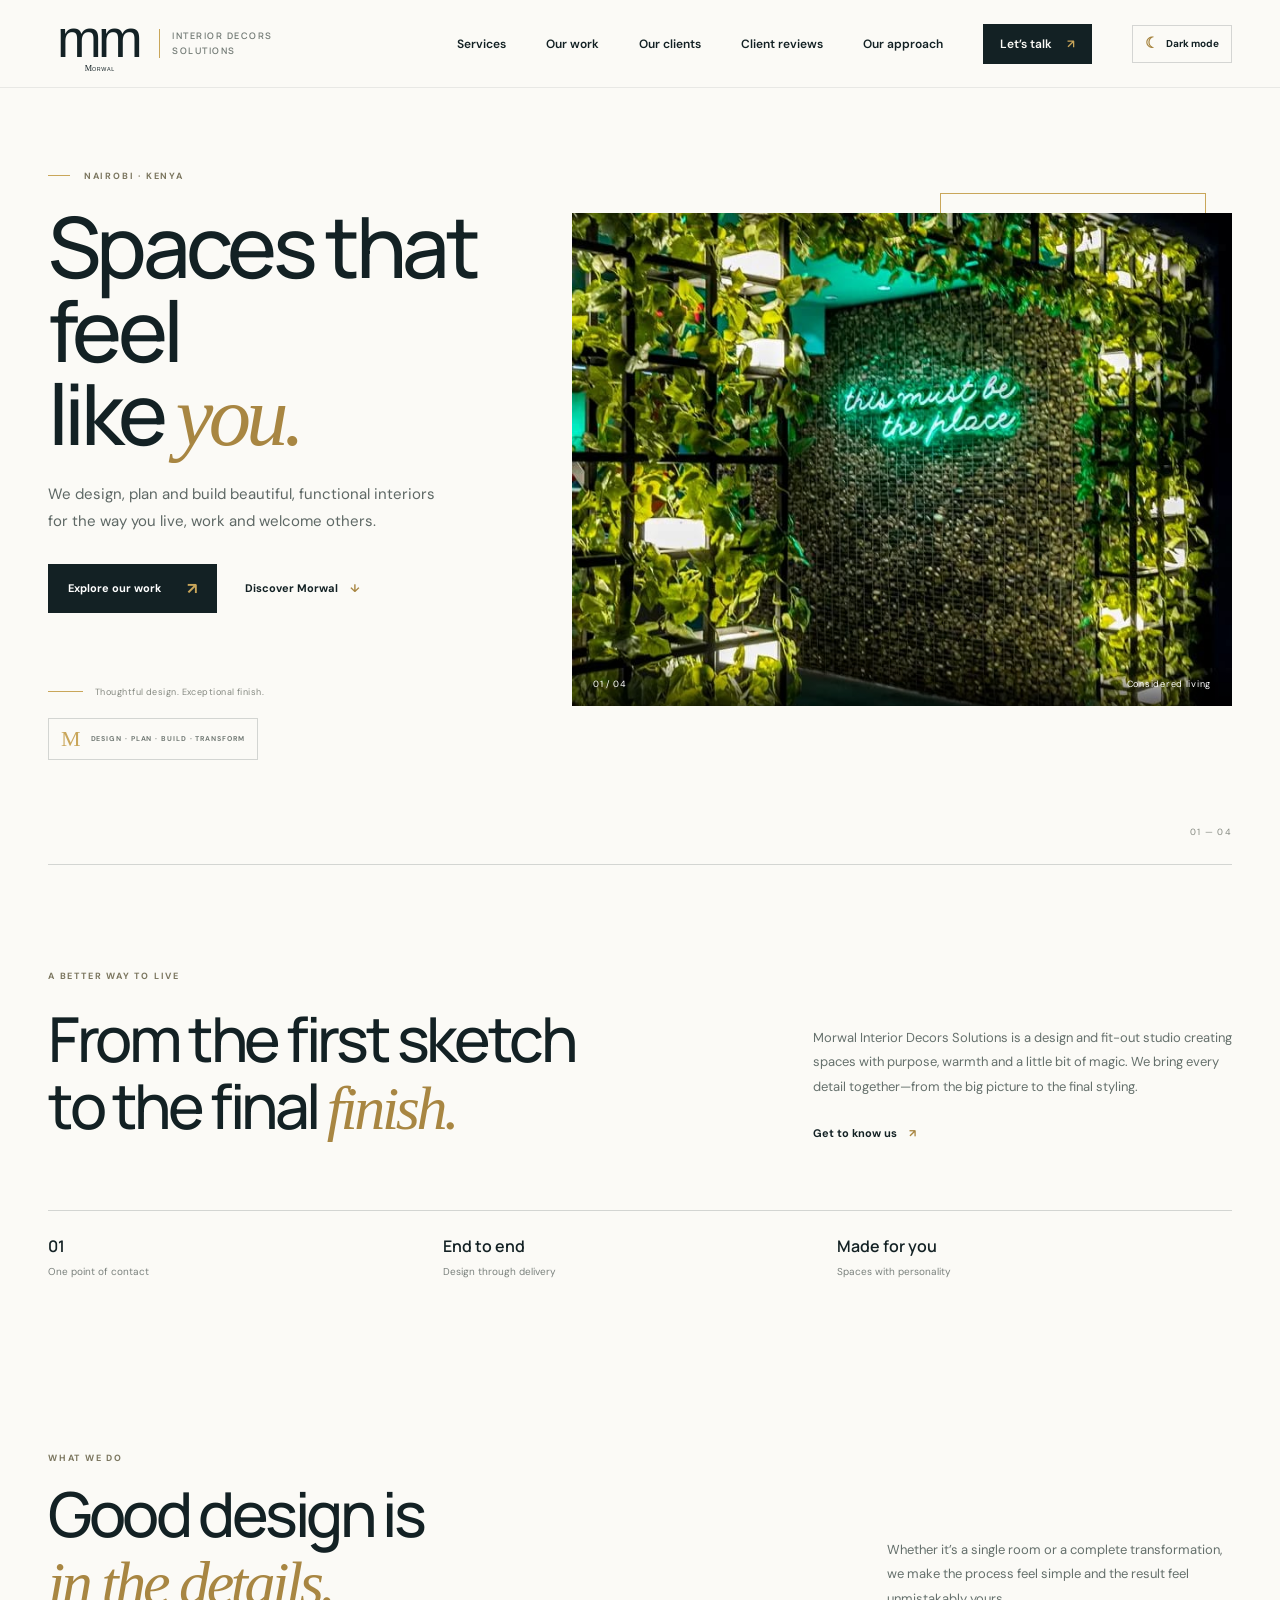
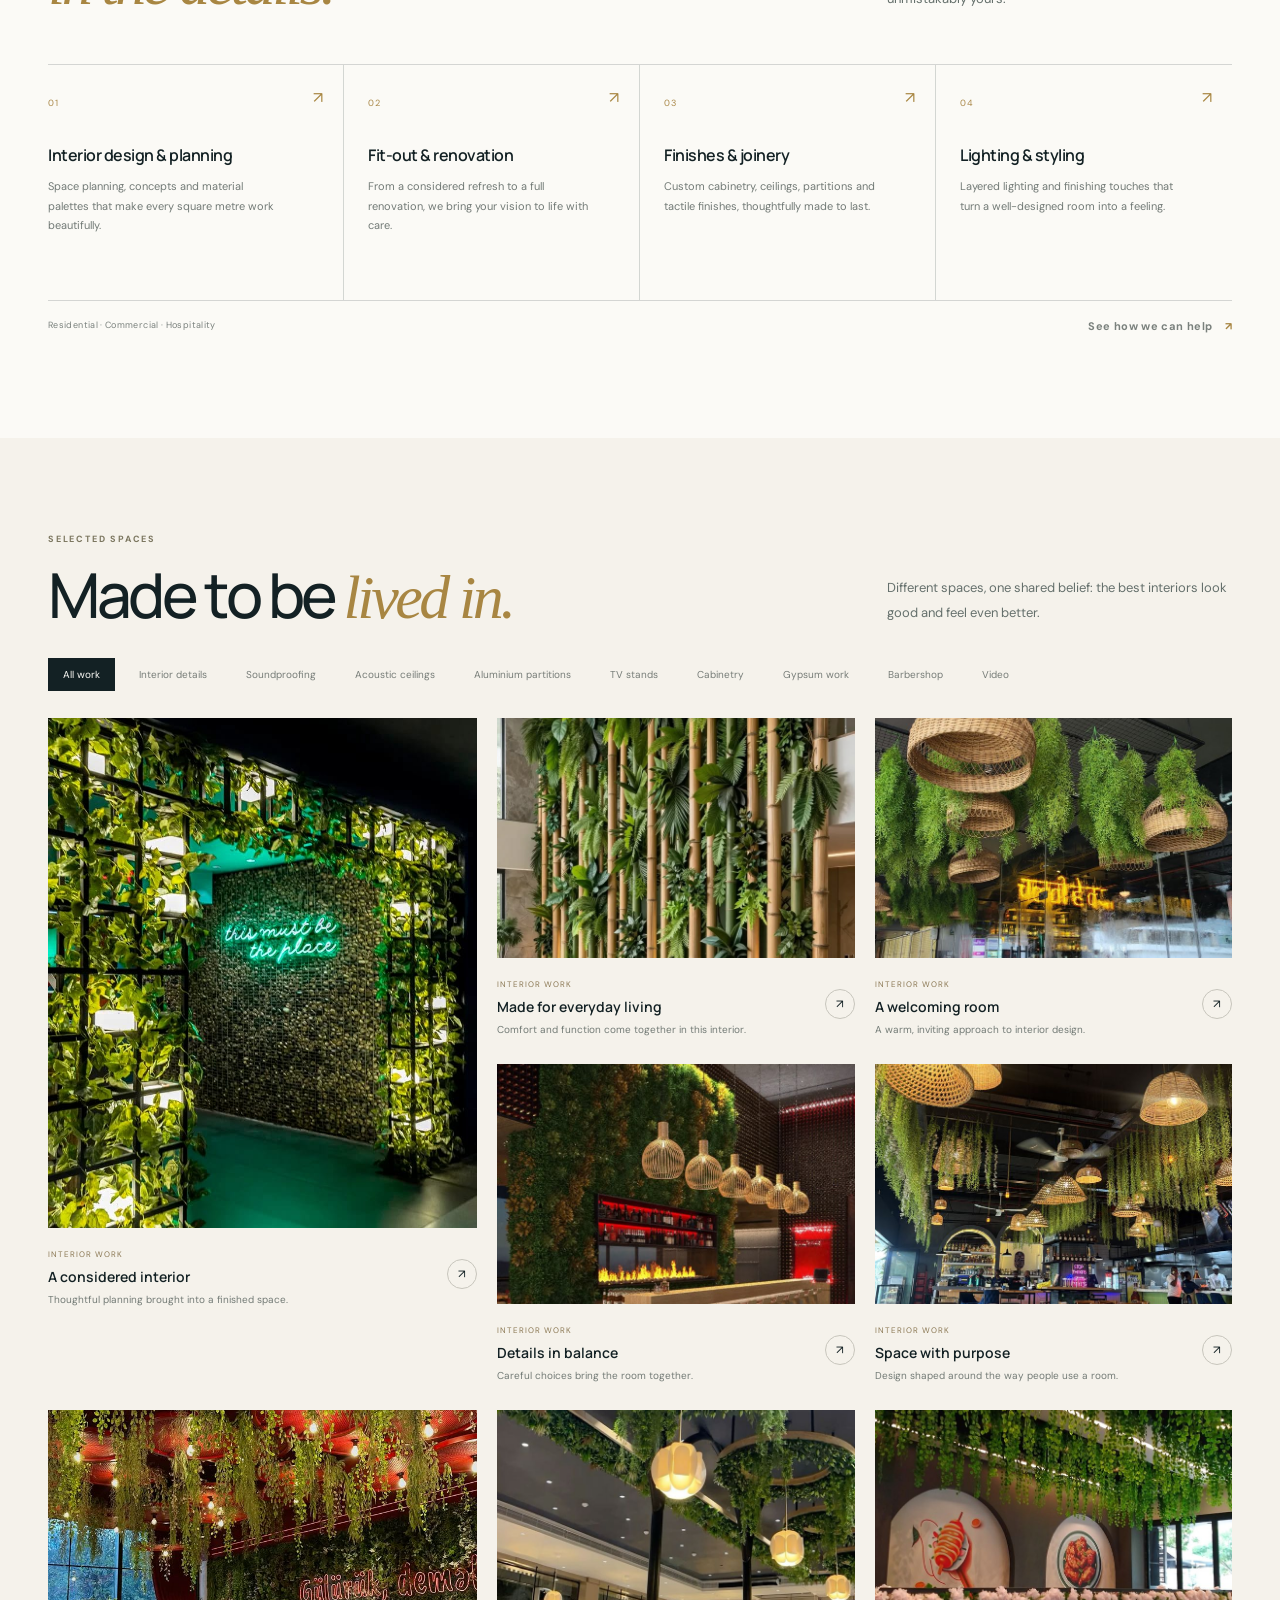
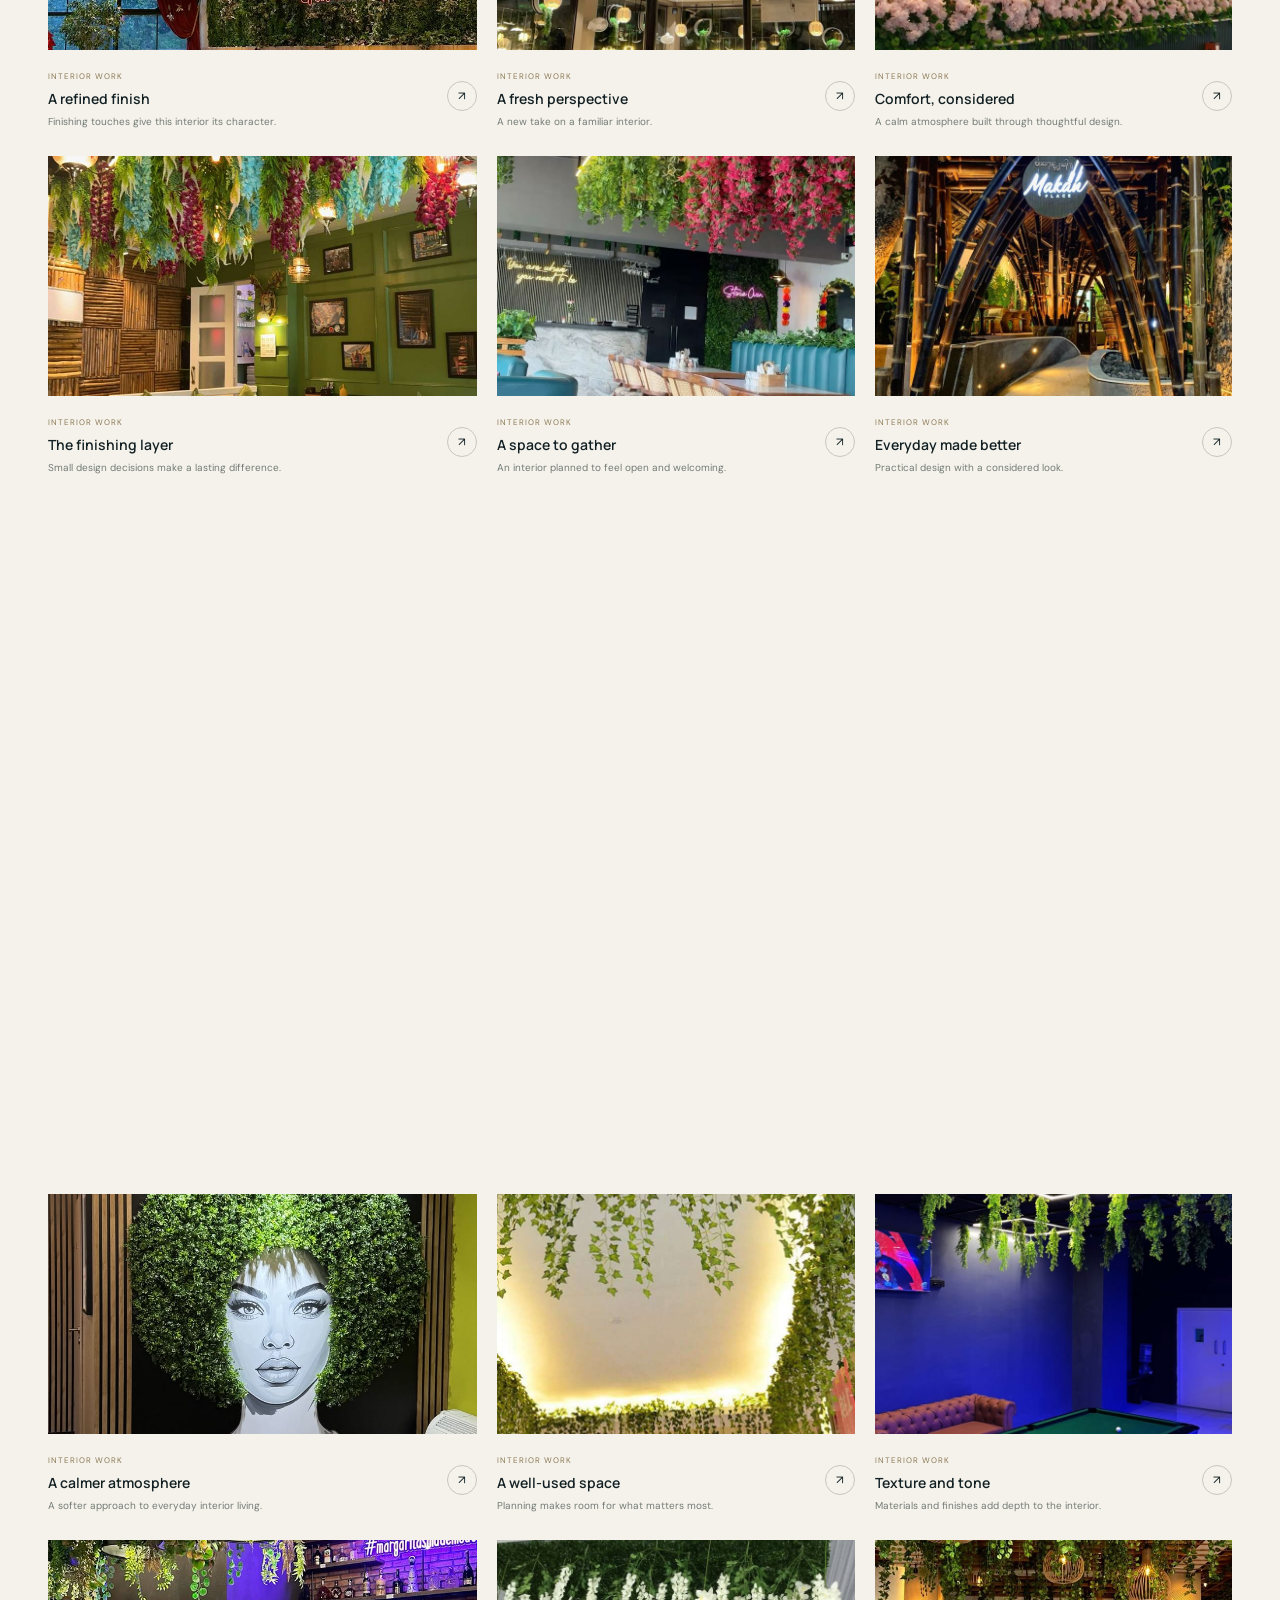
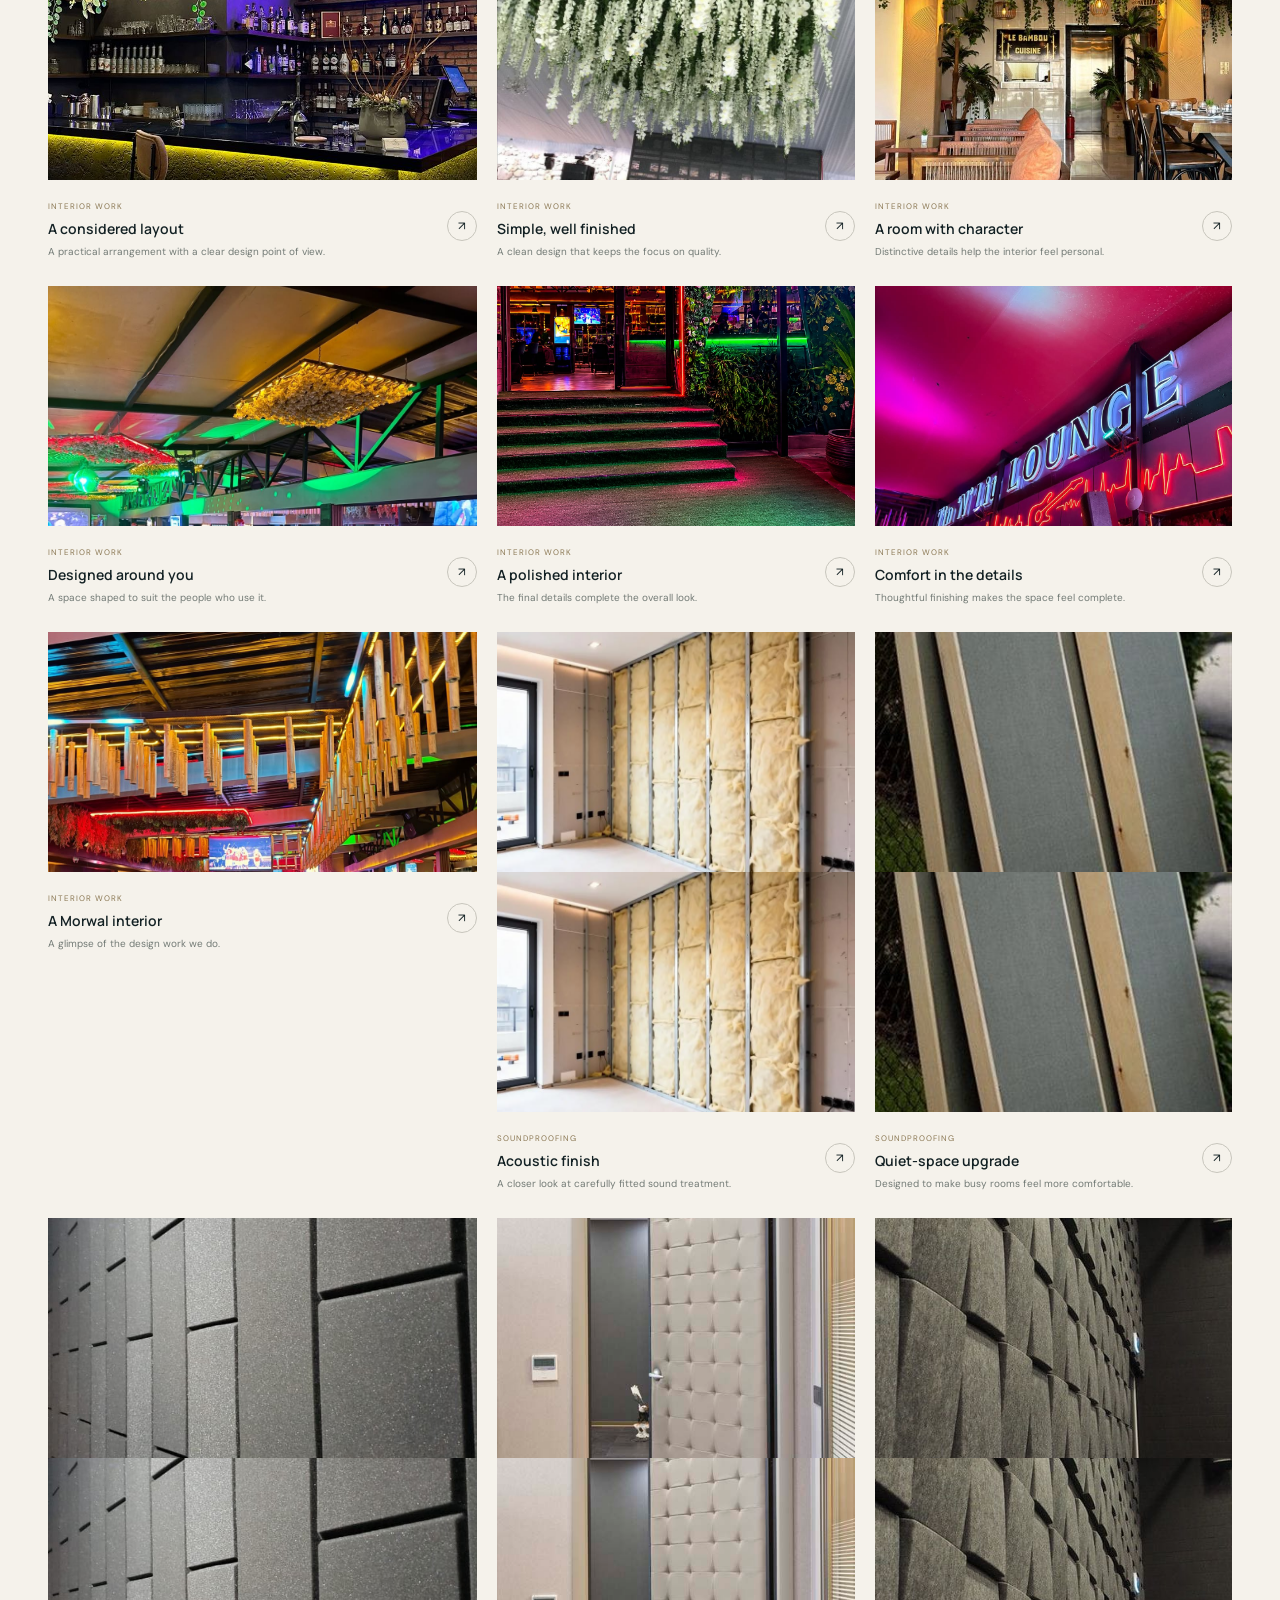
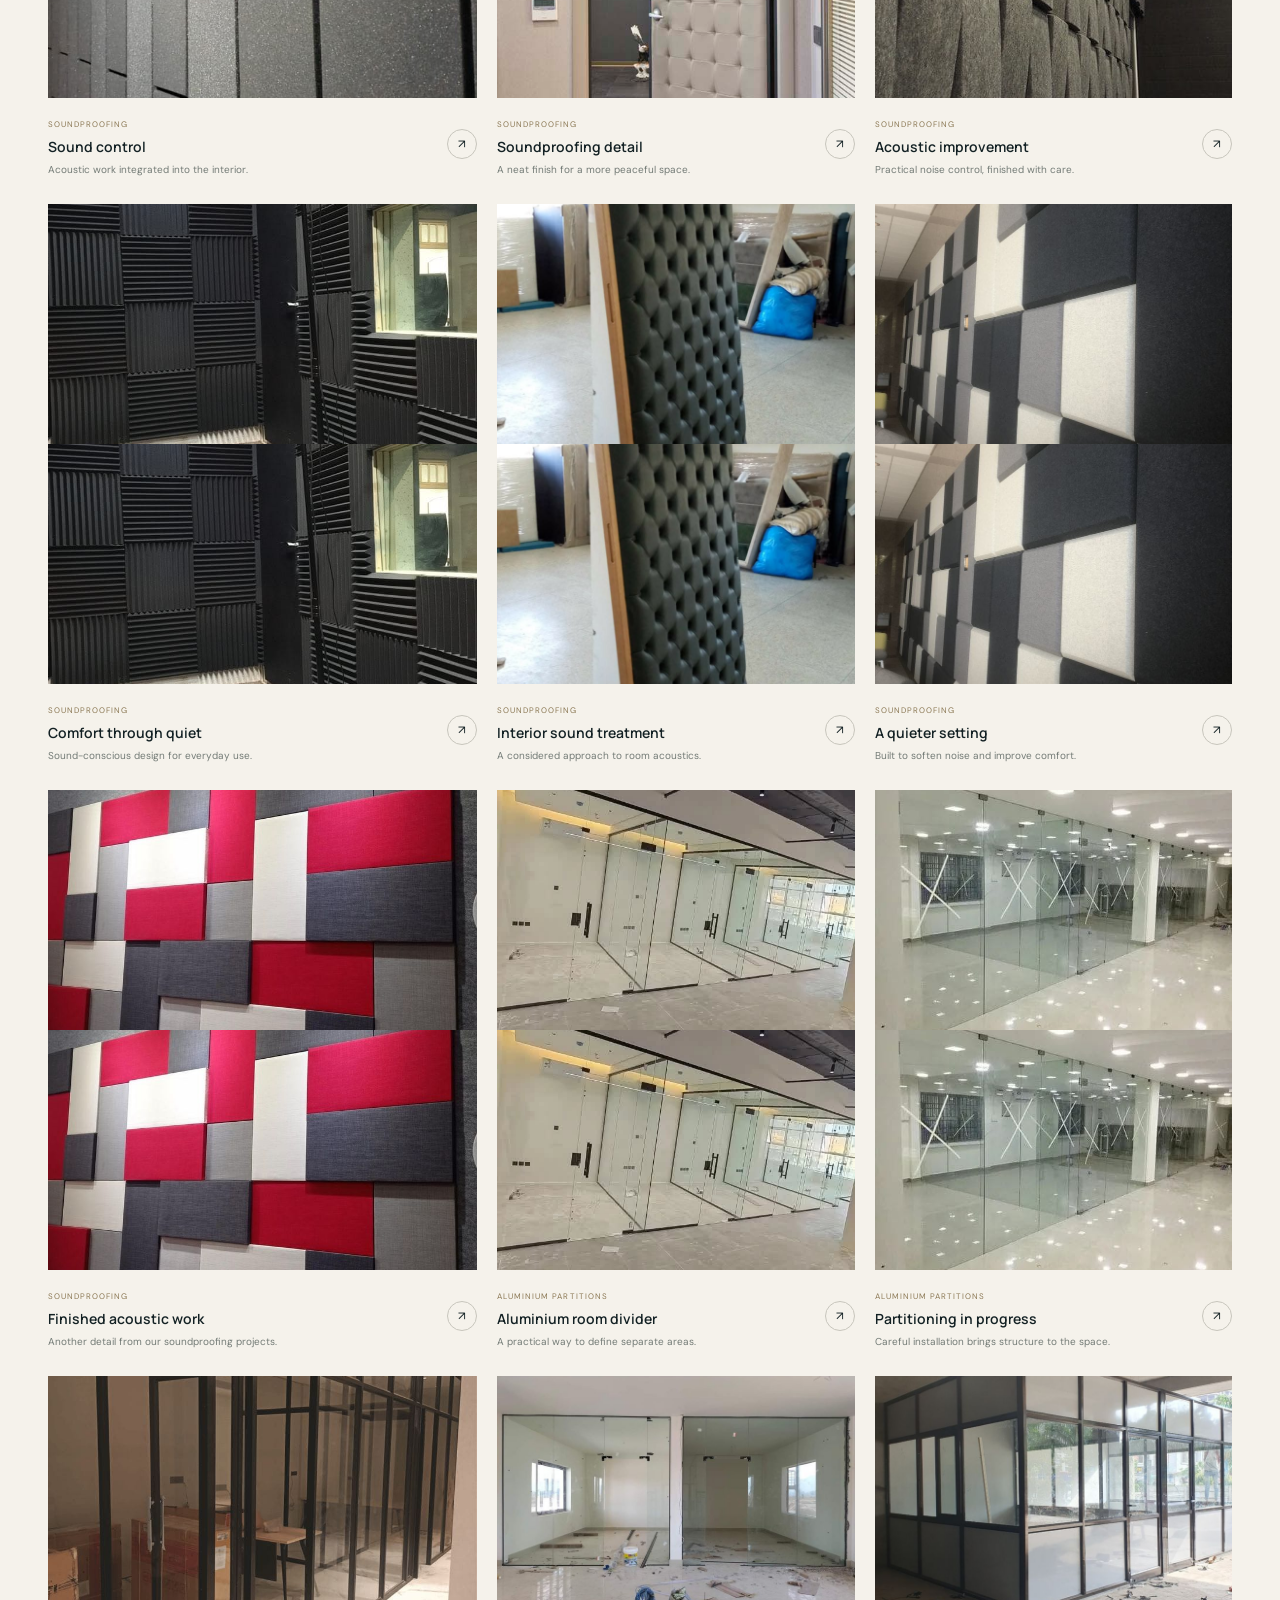
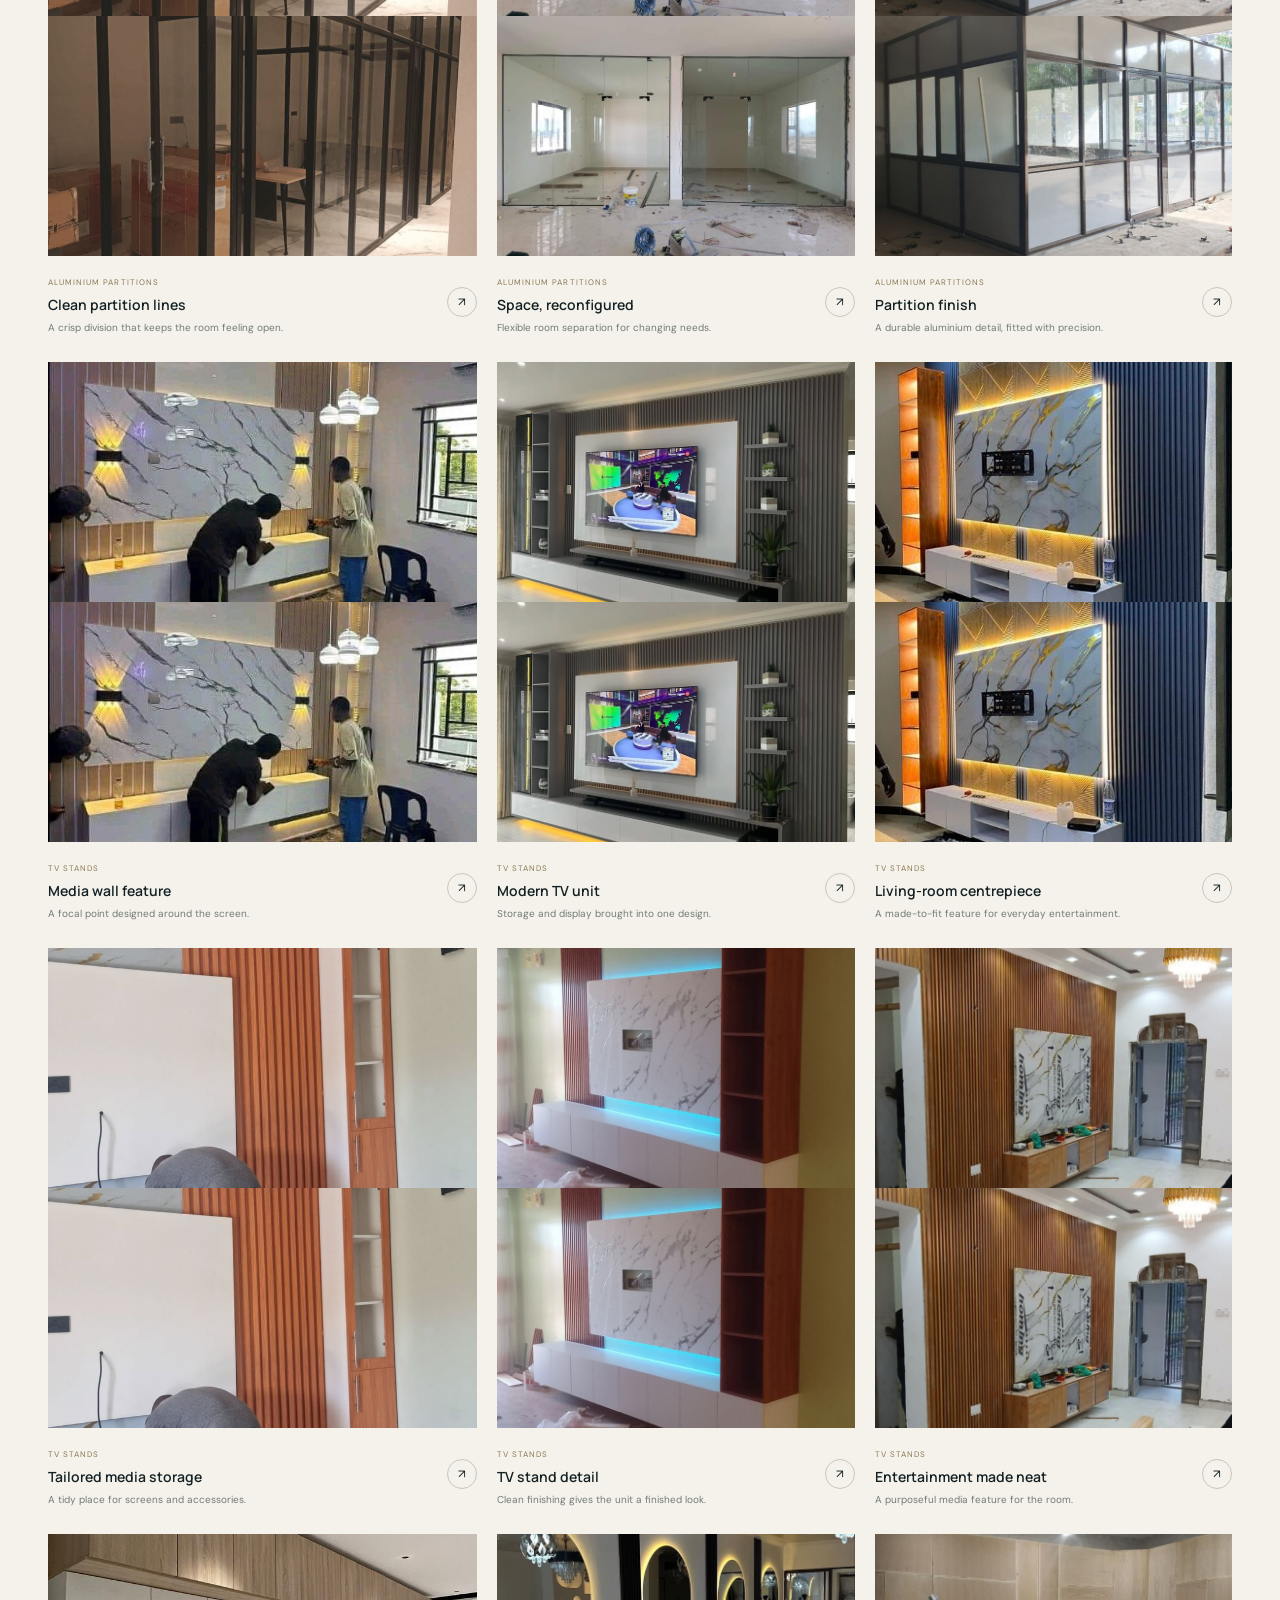
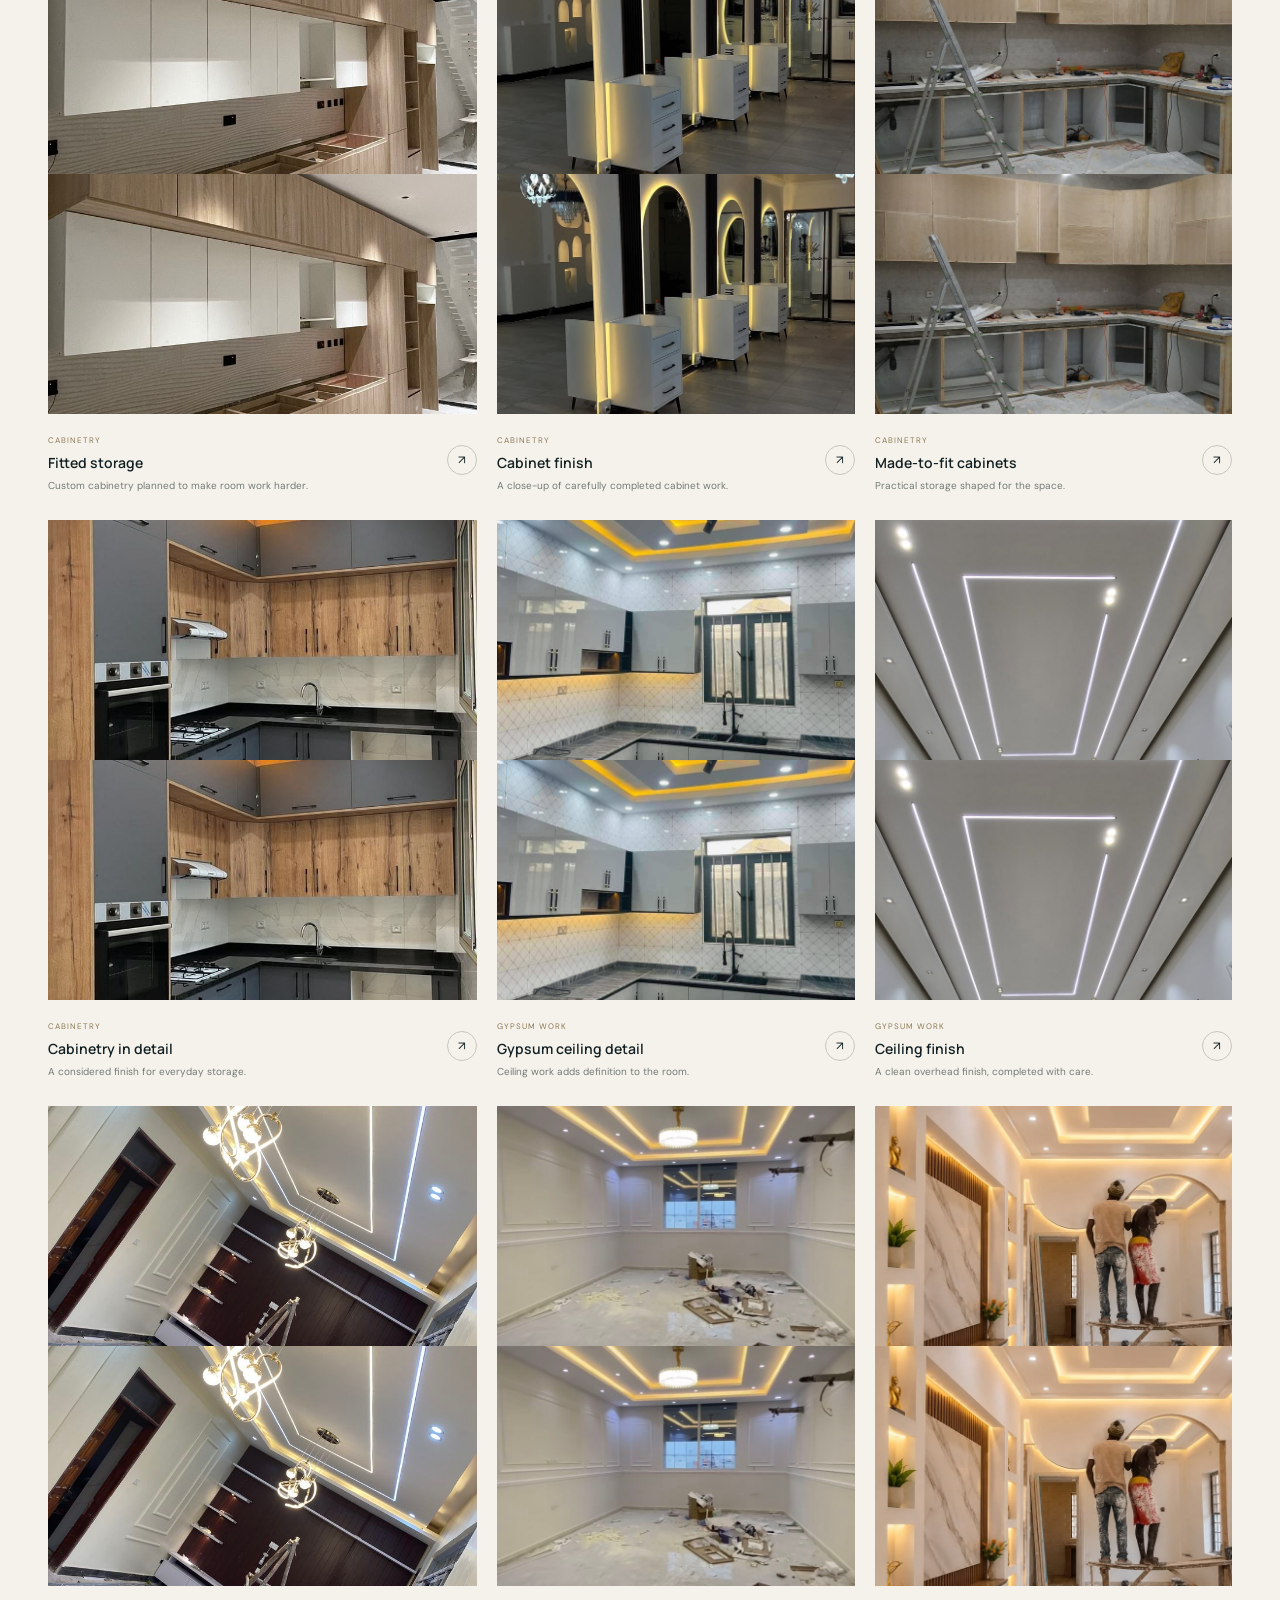
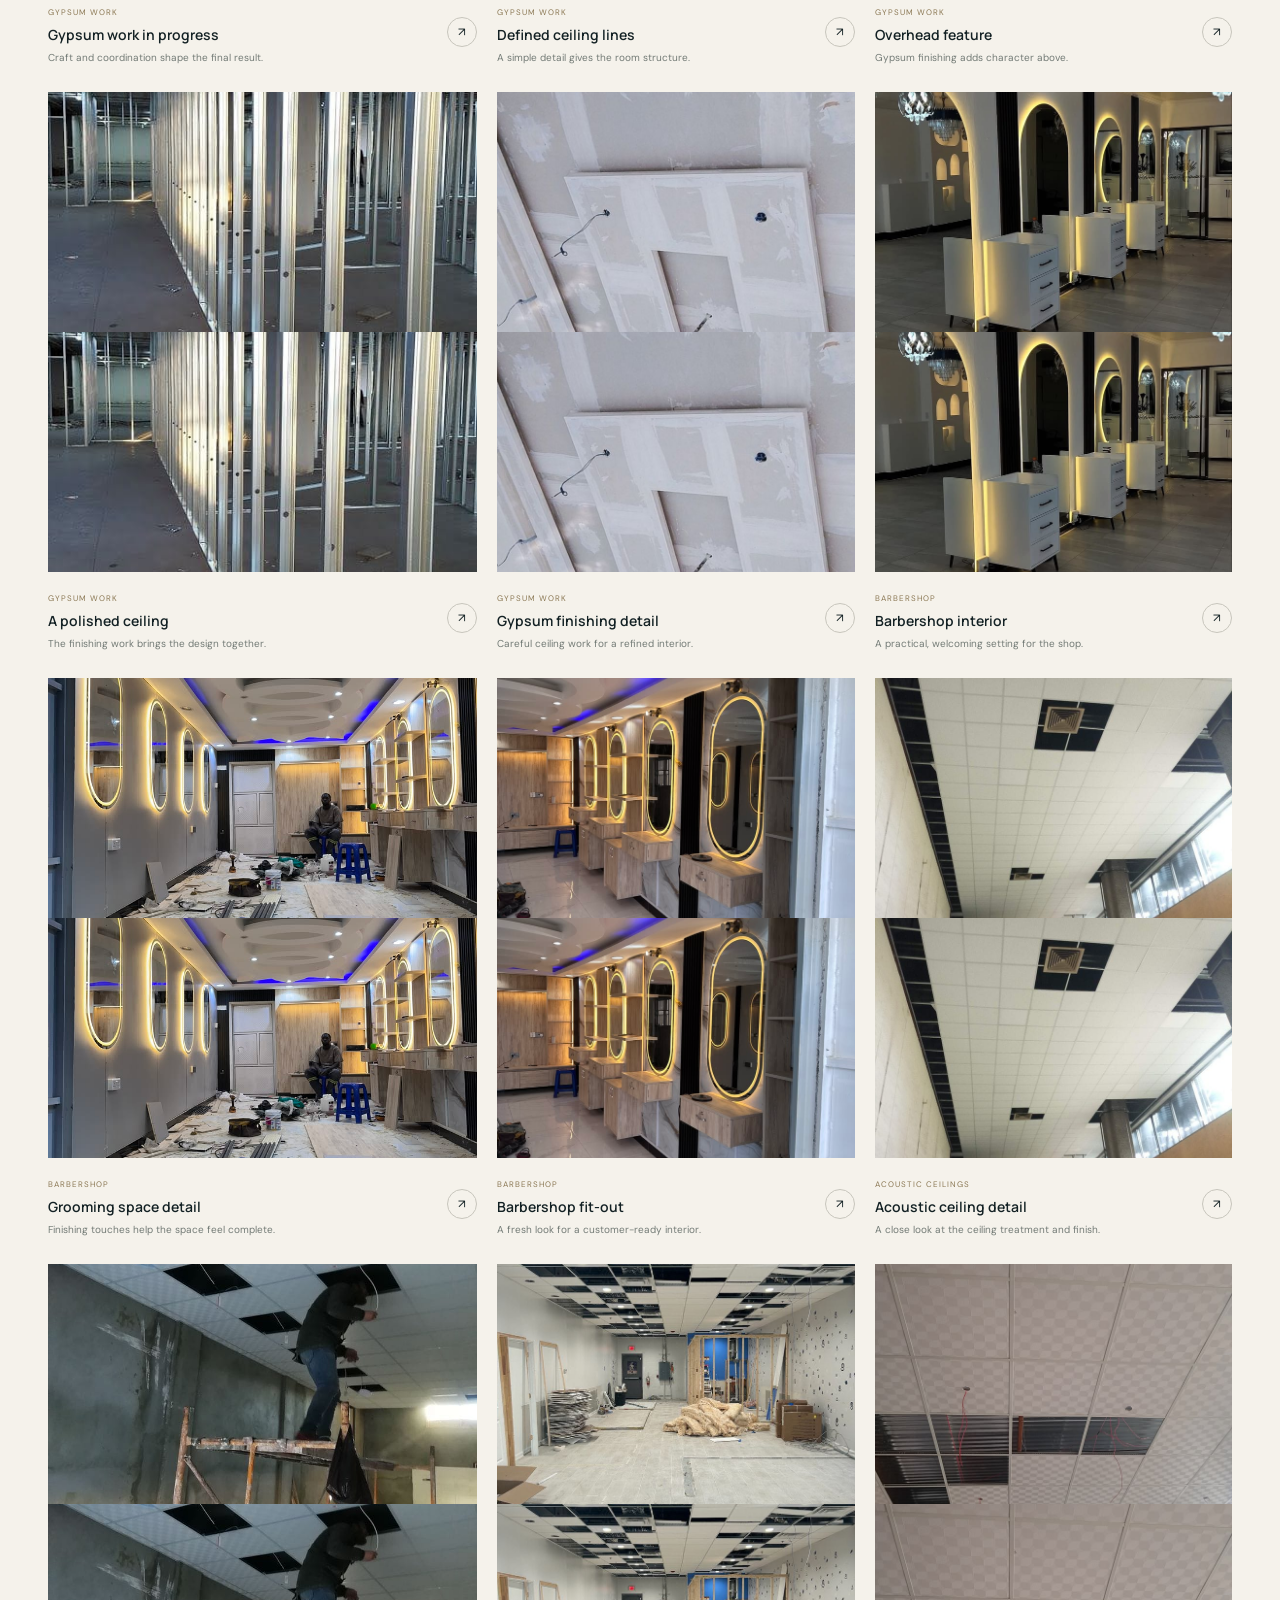
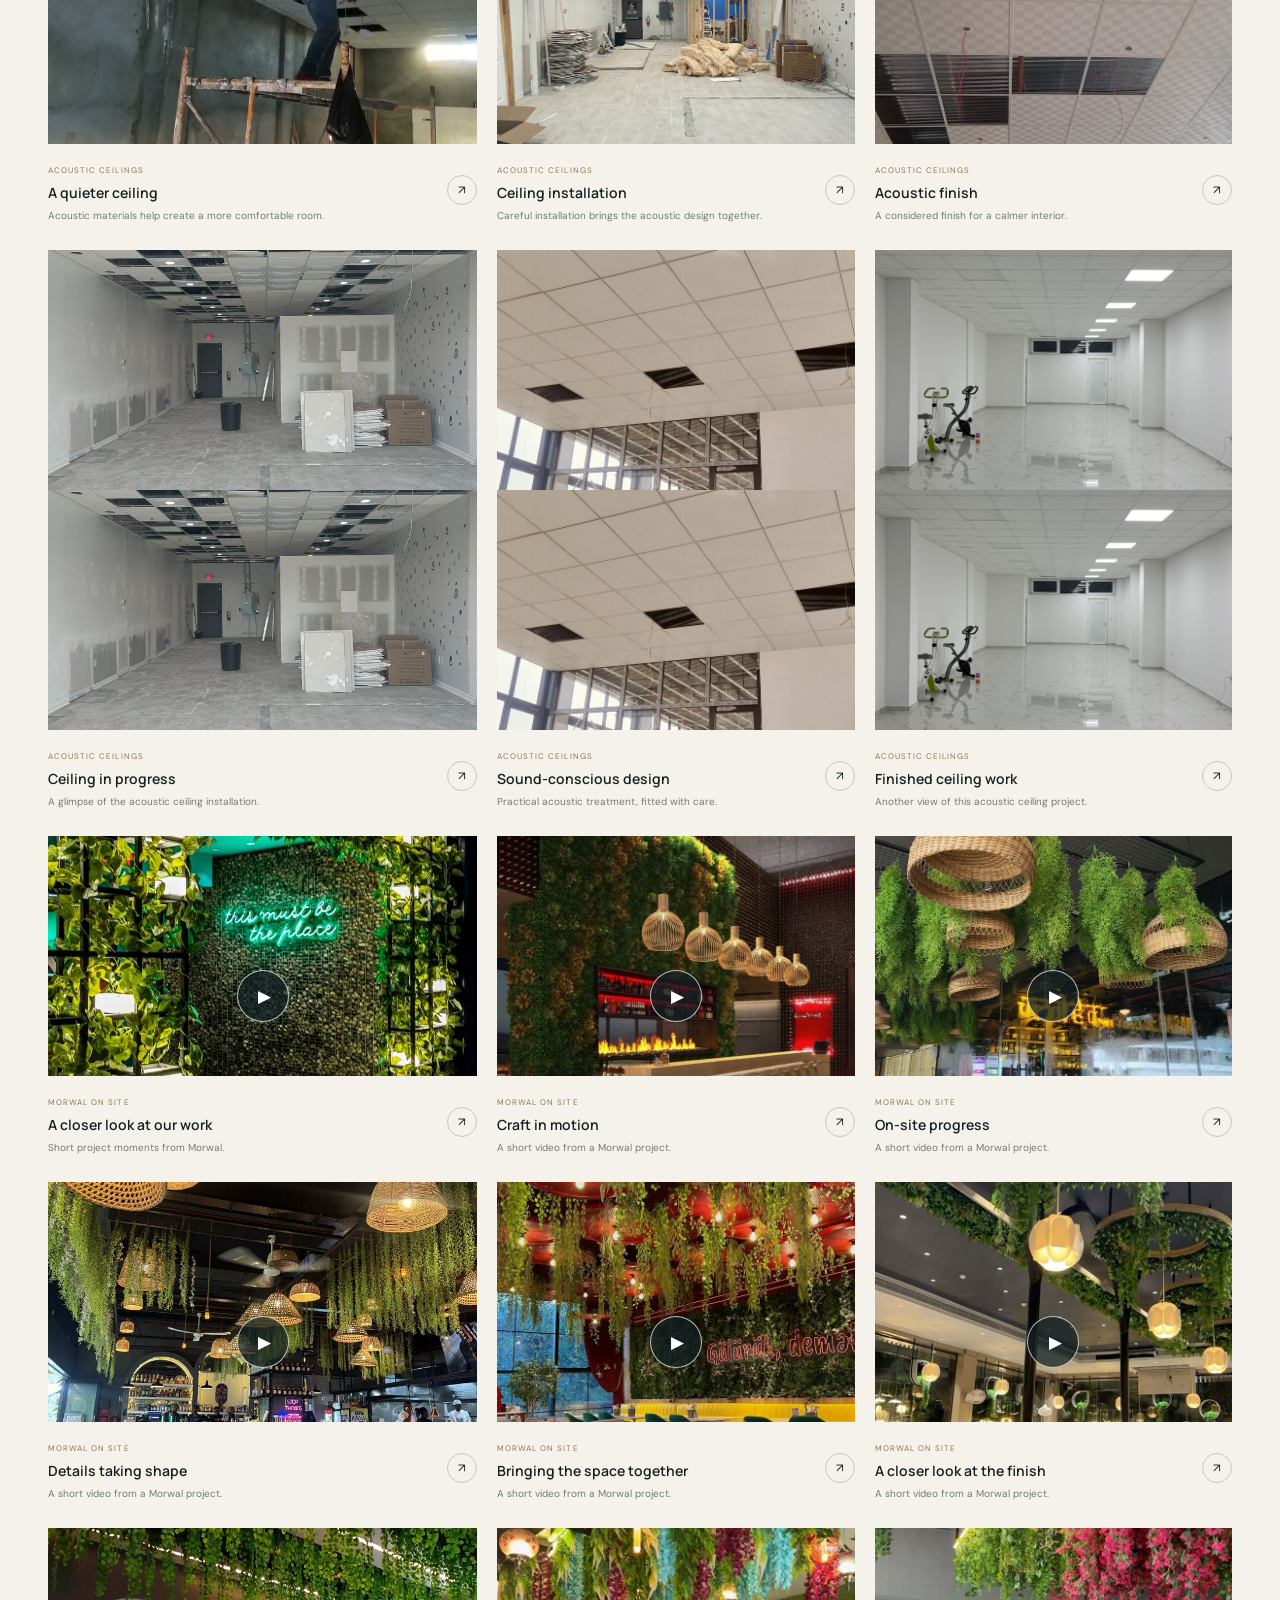
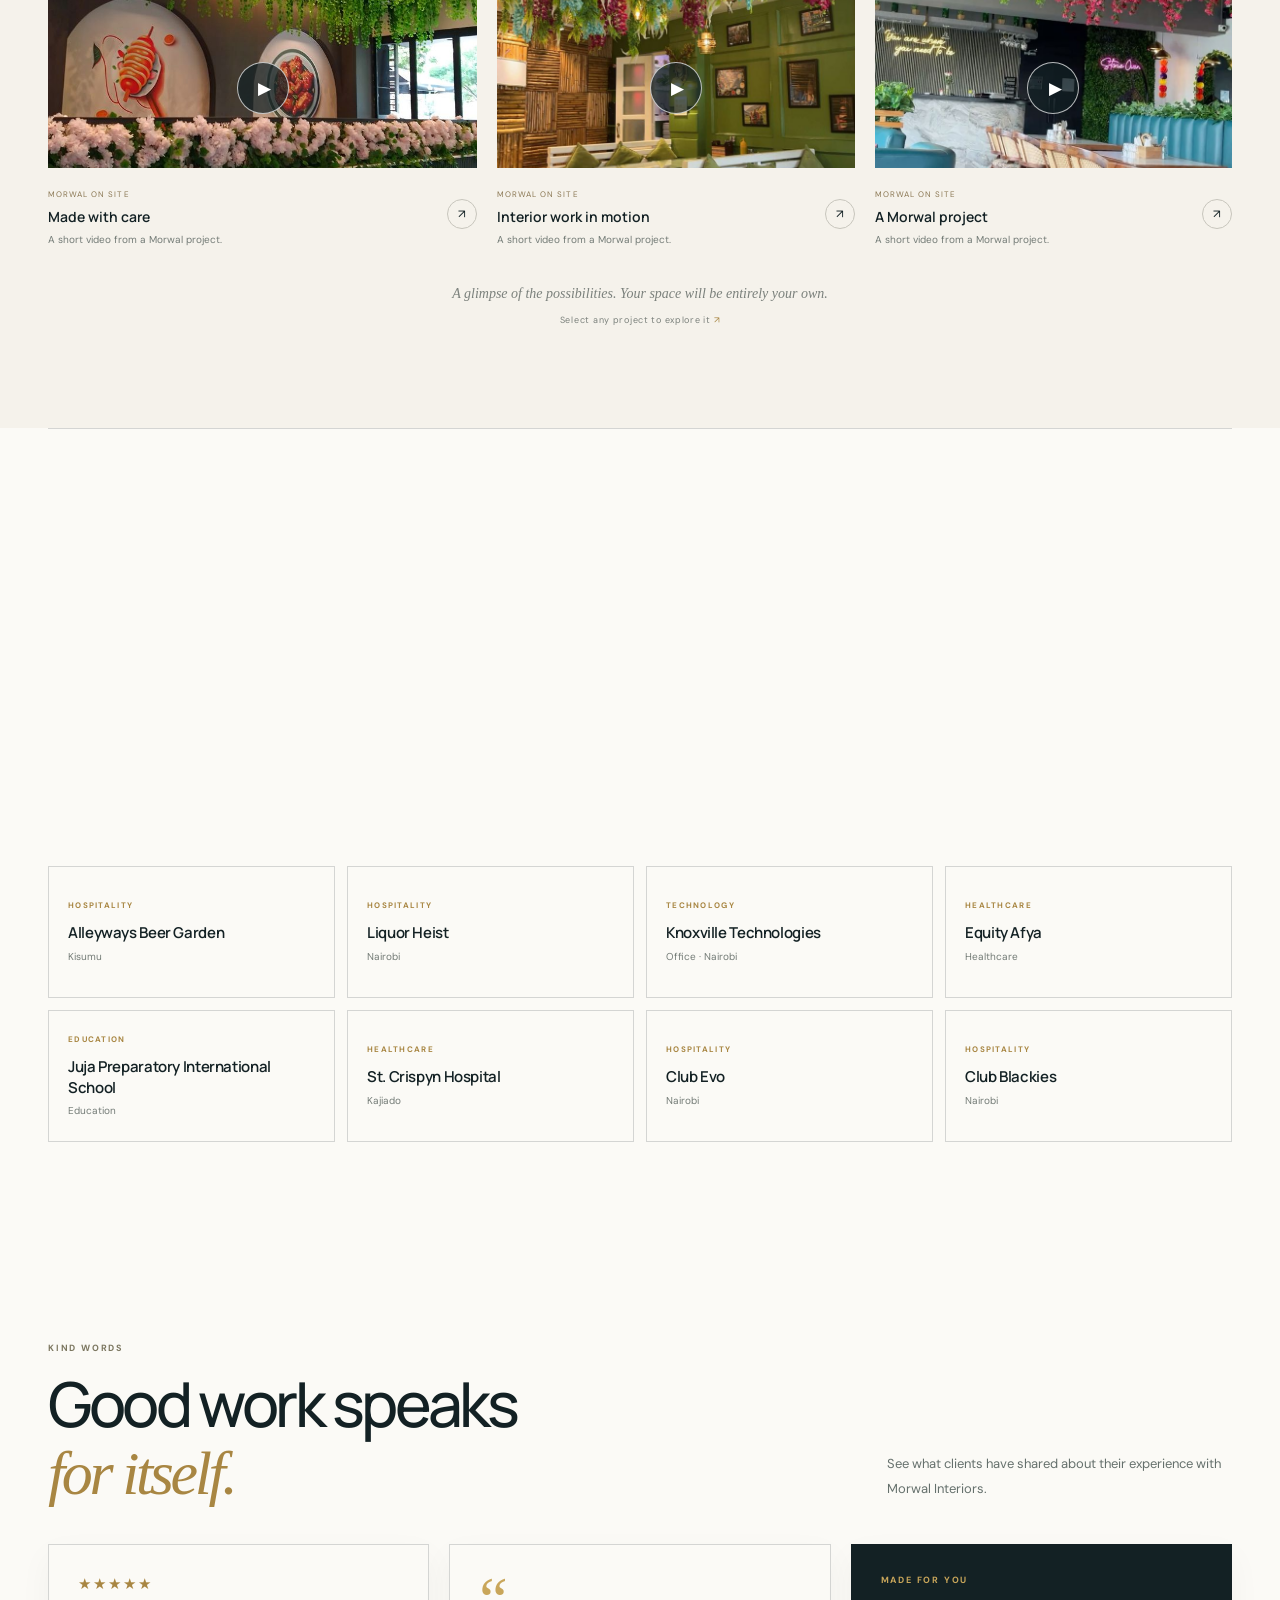
==== commit 32aa2ee1: "Update Morwal website" ====
--- a/index.html
+++ b/index.html
@@ -93,6 +93,7 @@
 					<button class="filter-button is-active" data-filter="all" aria-pressed="true">All work</button>
 					<button class="filter-button" data-filter="interior" aria-pressed="false">Interior details</button>
 					<button class="filter-button" data-filter="soundproofing" aria-pressed="false">Soundproofing</button>
+					<button class="filter-button" data-filter="acoustic-ceiling" aria-pressed="false">Acoustic ceilings</button>
 					<button class="filter-button" data-filter="partitions" aria-pressed="false">Aluminium partitions</button>
 					<button class="filter-button" data-filter="tv-stands" aria-pressed="false">TV stands</button>
 					<button class="filter-button" data-filter="cabinetry" aria-pressed="false">Cabinetry</button>
--- a/style.css
+++ b/style.css
@@ -115,7 +115,7 @@
 .filter-button:hover, .filter-button.is-active { border-color: var(--ink); color: var(--paper); background: var(--ink); }
 .project-grid { display: grid; grid-template-columns: 1.2fr 1fr 1fr; gap: 26px 20px; align-items: start; }
 .project-card { min-width: 0; }
-.project-card img { height: 240px; object-fit: cover; transition: transform .6s cubic-bezier(.2,.7,.2,1); }
+.project-card img { width: 100%; height: 240px; object-fit: cover; transition: transform .6s cubic-bezier(.2,.7,.2,1); }
 .project-card { overflow: hidden; }
 .project-card { cursor: zoom-in; }
 .project-card:focus-visible { outline: 2px solid var(--gold); outline-offset: 4px; }
